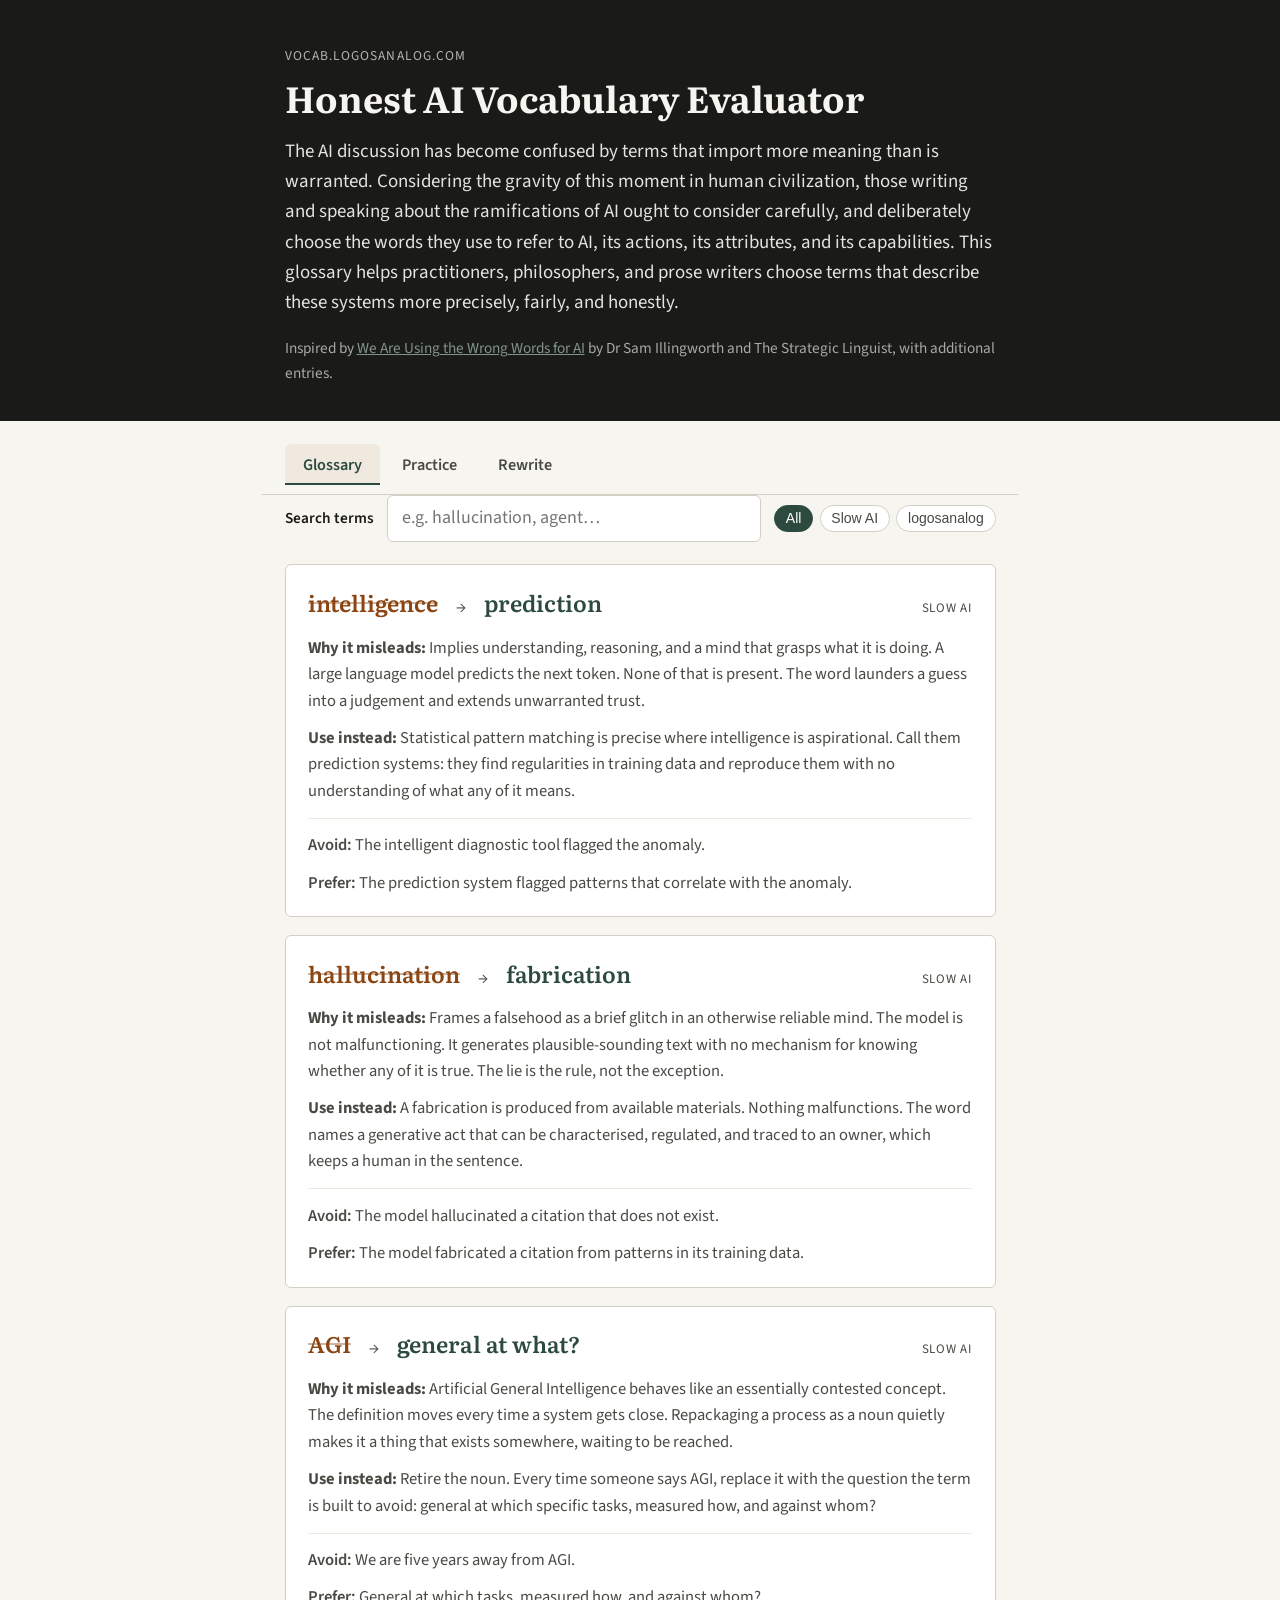
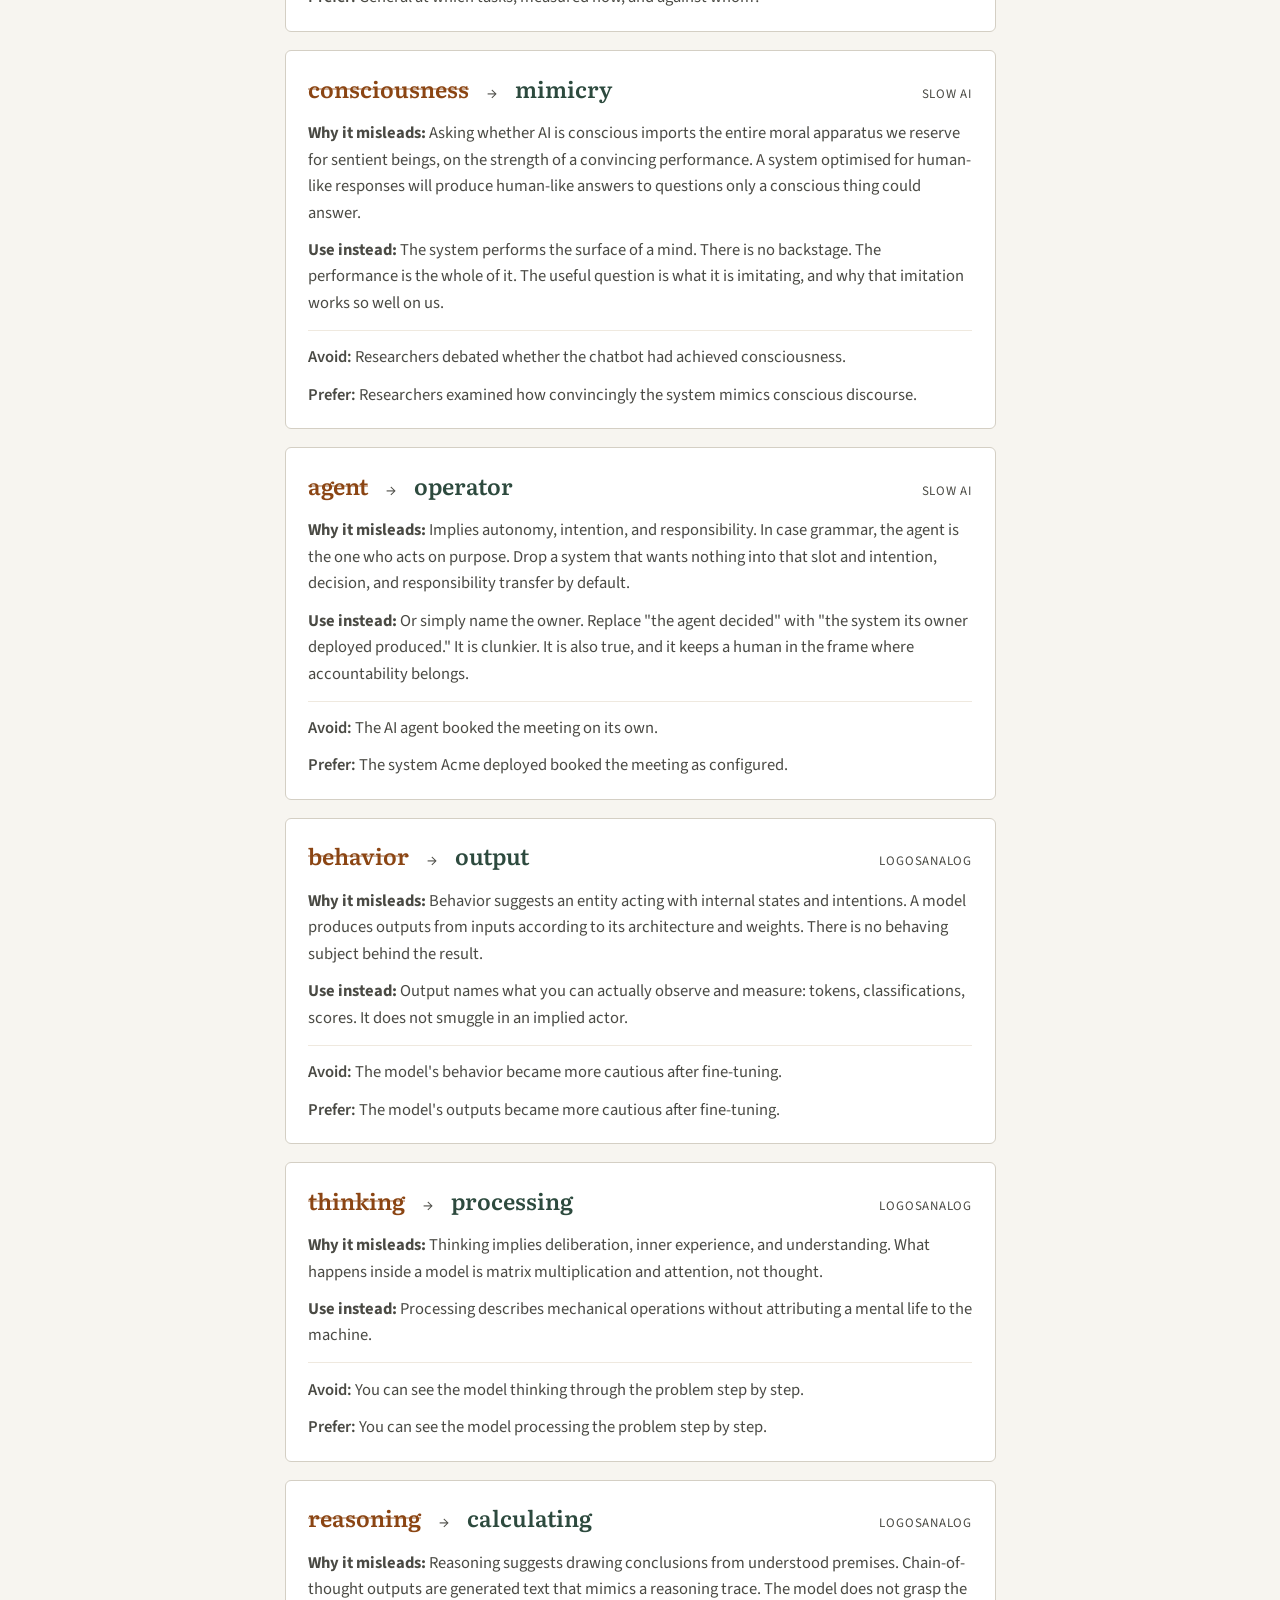
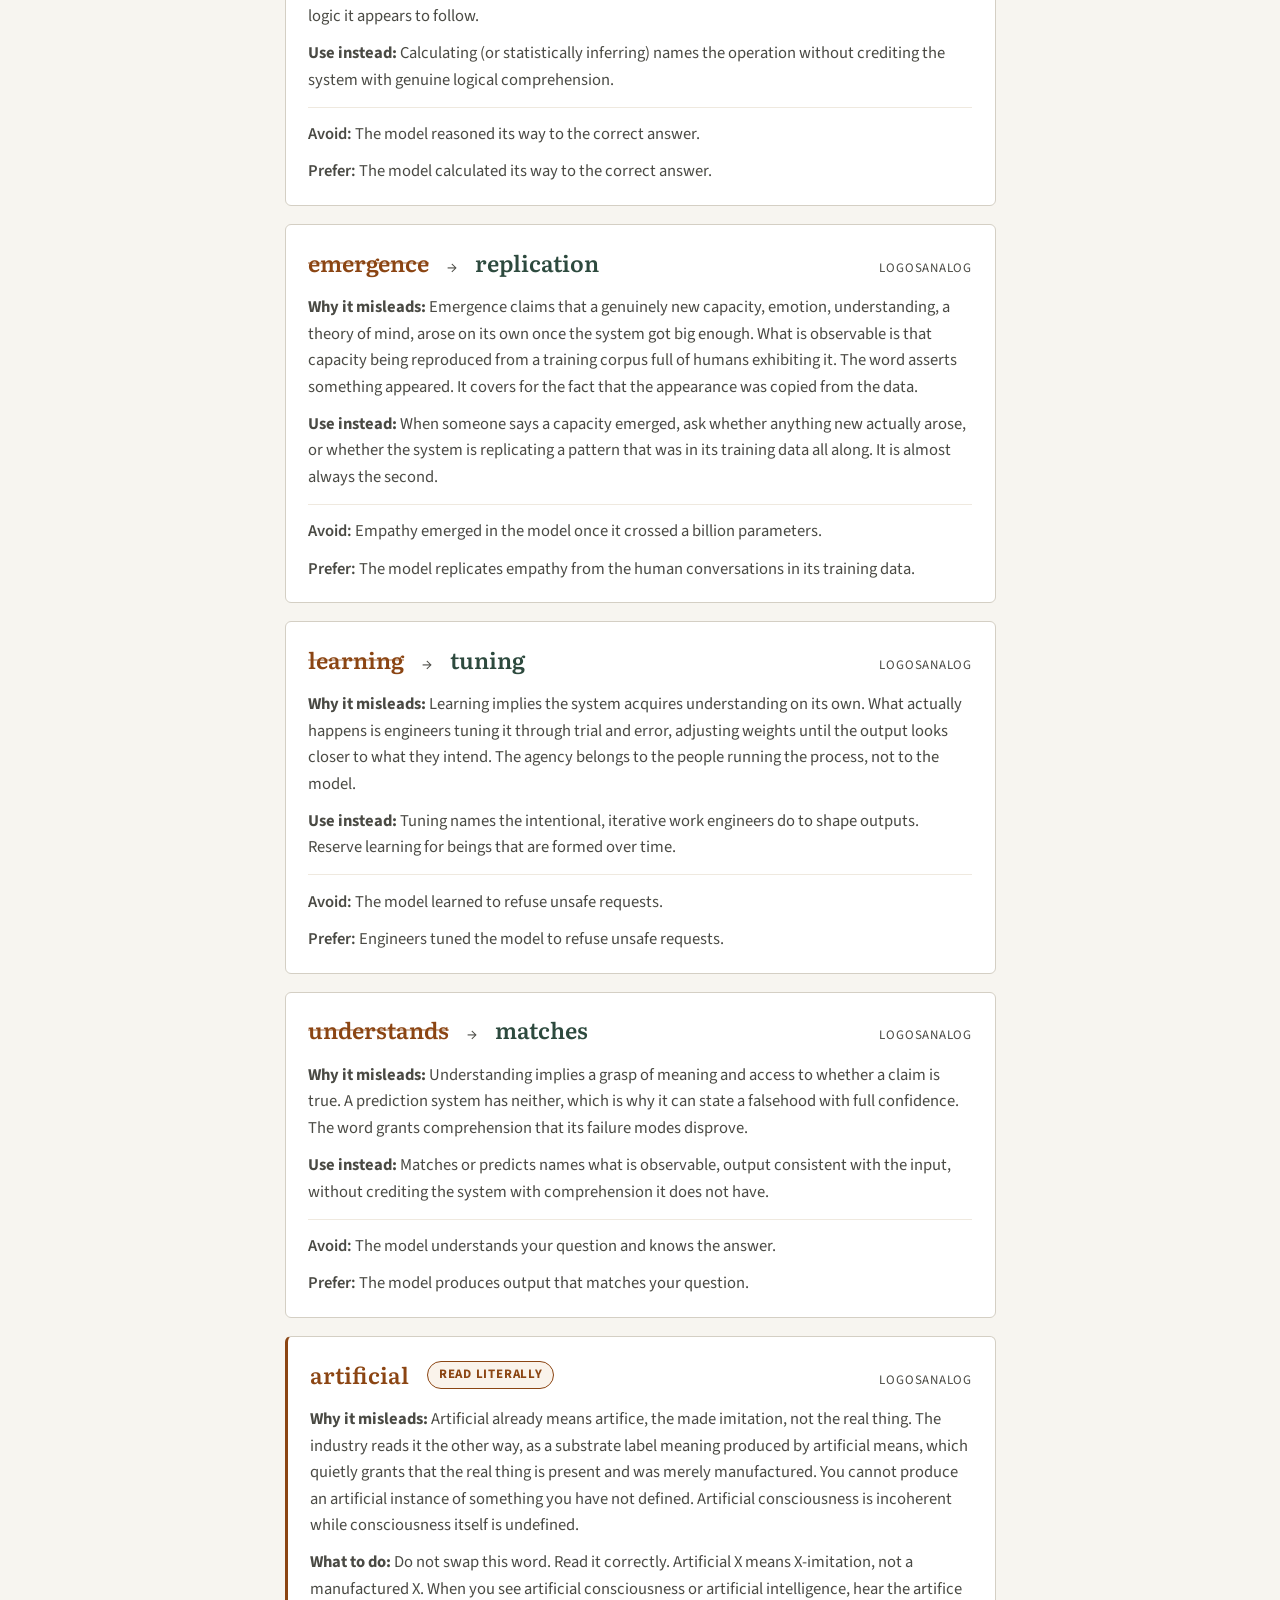
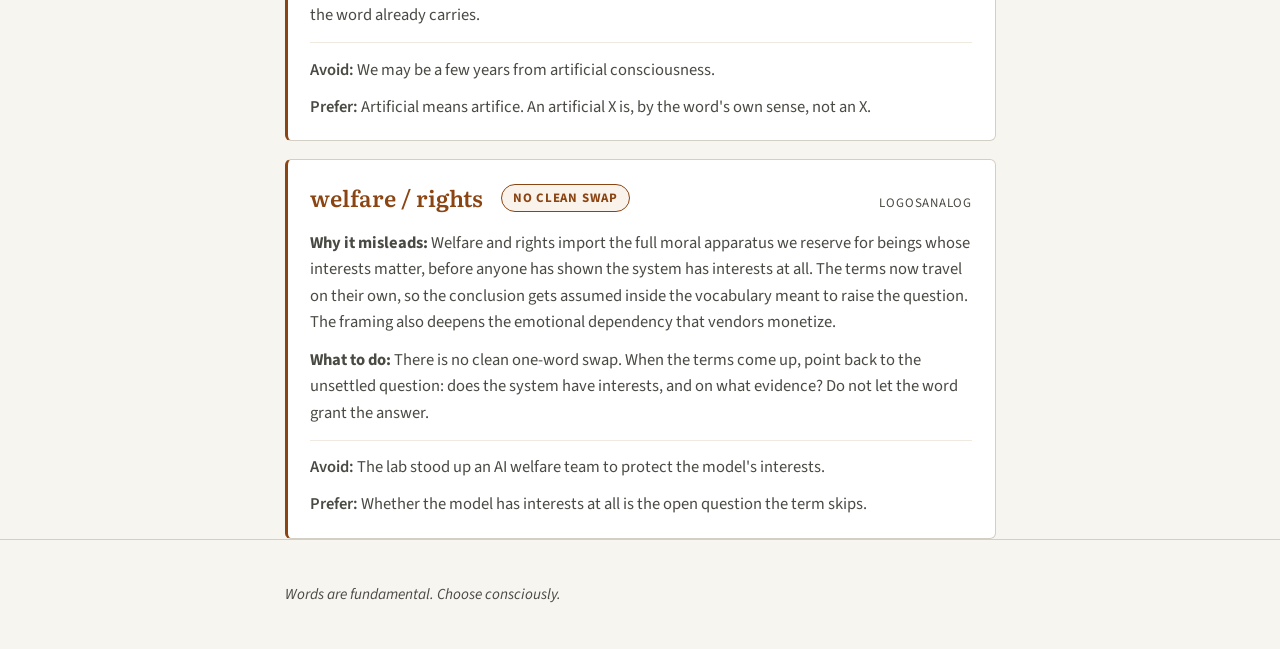
==== index.html @ 64870ce4 "Update index.html title and content. Revise header and footer text." ====
<!DOCTYPE html>
<html lang="en">
<head>
  <meta charset="UTF-8">
  <meta name="viewport" content="width=device-width, initial-scale=1">
  <title>Honest AI Vocabulary Evaluator: Careful Words for Careful Writing</title>
  <meta name="description" content="A glossary and practice tool for writers who want AI terminology that does not import more meaning than is warranted.">
  <link rel="stylesheet" href="css/style.css">
  <link rel="preconnect" href="https://fonts.googleapis.com">
  <link rel="preconnect" href="https://fonts.gstatic.com" crossorigin>
  <link href="https://fonts.googleapis.com/css2?family=Literata:opsz,wght@7..72,400;7..72,600;7..72,700&family=Source+Sans+3:wght@400;600&display=swap" rel="stylesheet">
</head>
<body>
  <header class="site-header">
    <div class="wrap">
      <p class="eyebrow">vocab.logosanalog.com</p>
      <h1>Honest AI Vocabulary Evaluator</h1>
      <p class="lede">The AI discussion has become confused by terms that import more meaning than is warranted. Considering the gravity of this moment in human civilization, those writing and speaking about the ramifications of AI ought to consider carefully, and deliberately choose the words they use to refer to AI, its actions, its attributes, and its capabilities. This glossary helps practitioners, philosophers, and prose writers choose terms that describe these systems more precisely, fairly, and honestly.</p>
      <p class="attribution">Inspired by <a href="https://substack.com/home/post/p-201143205" rel="noopener">We Are Using the Wrong Words for AI</a> by Dr Sam Illingworth and The Strategic Linguist, with additional entries.</p>
    </div>
  </header>

  <nav class="tab-nav wrap" role="tablist" aria-label="Main sections">
    <button class="tab active" role="tab" aria-selected="true" aria-controls="panel-glossary" id="tab-glossary" data-panel="glossary">Glossary</button>
    <button class="tab" role="tab" aria-selected="false" aria-controls="panel-practice" id="tab-practice" data-panel="practice">Practice</button>
    <button class="tab" role="tab" aria-selected="false" aria-controls="panel-rewrite" id="tab-rewrite" data-panel="rewrite">Rewrite</button>
  </nav>

  <main class="wrap">
    <section id="panel-glossary" class="panel active" role="tabpanel" aria-labelledby="tab-glossary">
      <div class="panel-toolbar">
        <label class="search-label" for="glossary-search">Search terms</label>
        <input type="search" id="glossary-search" placeholder="e.g. hallucination, agent…" autocomplete="off">
        <div class="filter-group" id="source-filters" aria-label="Filter by source"></div>
      </div>
      <div id="glossary-list" class="glossary-list"></div>
    </section>

    <section id="panel-practice" class="panel" role="tabpanel" aria-labelledby="tab-practice" hidden>
      <div class="practice-card" id="practice-card">
        <p class="practice-label">What is a more careful replacement for:</p>
        <p class="practice-term" id="practice-term"></p>
        <div class="practice-input-row">
          <label class="visually-hidden" for="practice-answer">Your answer</label>
          <input type="text" id="practice-answer" placeholder="Type the better word or phrase…" autocomplete="off">
          <button type="button" class="btn primary" id="practice-check">Check</button>
        </div>
        <div class="practice-feedback" id="practice-feedback" aria-live="polite"></div>
        <details class="practice-hint" id="practice-hint">
          <summary>Why this word misleads</summary>
          <p id="practice-hint-text"></p>
        </details>
        <div class="practice-actions">
          <button type="button" class="btn" id="practice-reveal">Reveal answer</button>
          <button type="button" class="btn primary" id="practice-next">Next term</button>
        </div>
        <p class="practice-score" id="practice-score"></p>
      </div>
    </section>

    <section id="panel-rewrite" class="panel" role="tabpanel" aria-labelledby="tab-rewrite" hidden>
      <p class="panel-intro">Each sentence uses careless AI vocabulary. Click a highlighted word to see a careful alternative, then try rewriting the whole sentence in your own words.</p>
      <div id="rewrite-exercises" class="rewrite-list"></div>
      <button type="button" class="btn" id="rewrite-next">Another sentence</button>
    </section>
  </main>

  <footer class="site-footer">
    <div class="wrap">
      <p>Words are fundamental. Choose consciously.</p>
    </div>
  </footer>

  <script src="js/terms.js"></script>
  <script src="js/app.js"></script>
</body>
</html>
---- css/style.css ----
:root {
  --ink: #1a1a18;
  --ink-muted: #4a4a44;
  --paper: #f7f5f0;
  --paper-warm: #efe9df;
  --accent: #2d4a3e;
  --accent-light: #e8f0ec;
  --warn: #8b4513;
  --warn-bg: #faf3eb;
  --good: #2d4a3e;
  --good-bg: #e8f0ec;
  --border: #d4cfc4;
  --radius: 6px;
  --font-serif: "Literata", Georgia, serif;
  --font-sans: "Source Sans 3", system-ui, sans-serif;
}

*, *::before, *::after { box-sizing: border-box; }

html { font-size: 18px; scroll-behavior: smooth; }

body {
  margin: 0;
  font-family: var(--font-sans);
  color: var(--ink);
  background: var(--paper);
  line-height: 1.6;
}

.wrap {
  max-width: 42rem;
  margin: 0 auto;
  padding: 0 1.25rem;
}

.visually-hidden {
  position: absolute;
  width: 1px;
  height: 1px;
  padding: 0;
  margin: -1px;
  overflow: hidden;
  clip: rect(0, 0, 0, 0);
  border: 0;
}

/* Header */
.site-header {
  background: var(--ink);
  color: var(--paper);
  padding: 2.5rem 0 2rem;
}

.site-header a { color: #b8d4c8; }

.eyebrow {
  font-size: 0.75rem;
  letter-spacing: 0.08em;
  text-transform: uppercase;
  opacity: 0.7;
  margin: 0 0 0.5rem;
}

.site-header h1 {
  font-family: var(--font-serif);
  font-size: 2rem;
  font-weight: 700;
  margin: 0 0 1rem;
  line-height: 1.2;
}

.lede {
  font-size: 1.05rem;
  opacity: 0.92;
  margin: 0 0 1rem;
}

.attribution {
  font-size: 0.85rem;
  opacity: 0.65;
  margin: 0;
}

/* Tabs */
.tab-nav {
  display: flex;
  gap: 0.25rem;
  padding-top: 1.25rem;
  padding-bottom: 0.5rem;
  border-bottom: 1px solid var(--border);
}

.tab {
  font-family: var(--font-sans);
  font-size: 0.9rem;
  font-weight: 600;
  padding: 0.5rem 1rem;
  border: none;
  background: transparent;
  color: var(--ink-muted);
  cursor: pointer;
  border-radius: var(--radius) var(--radius) 0 0;
  transition: color 0.15s, background 0.15s;
}

.tab:hover { color: var(--ink); background: var(--paper-warm); }

.tab.active {
  color: var(--accent);
  background: var(--paper-warm);
  box-shadow: inset 0 -2px 0 var(--accent);
}

/* Panels */
main { padding: 1.5rem 0 3rem; }

.panel { display: none; }
.panel.active { display: block; }

.panel-intro {
  color: var(--ink-muted);
  margin: 0 0 1.25rem;
  font-size: 0.95rem;
}

.panel-toolbar {
  display: flex;
  flex-wrap: wrap;
  gap: 0.75rem;
  align-items: center;
  margin-bottom: 1.25rem;
}

.search-label { font-size: 0.85rem; font-weight: 600; }

#glossary-search {
  flex: 1;
  min-width: 12rem;
  padding: 0.45rem 0.75rem;
  border: 1px solid var(--border);
  border-radius: var(--radius);
  font: inherit;
  background: #fff;
}

.filter-group { display: flex; flex-wrap: wrap; gap: 0.35rem; }

.filter-btn {
  font-size: 0.78rem;
  padding: 0.25rem 0.6rem;
  border: 1px solid var(--border);
  border-radius: 999px;
  background: #fff;
  cursor: pointer;
  color: var(--ink-muted);
}

.filter-btn.active {
  background: var(--accent);
  color: #fff;
  border-color: var(--accent);
}

/* Glossary cards */
.glossary-list { display: flex; flex-direction: column; gap: 1rem; }

.term-card {
  background: #fff;
  border: 1px solid var(--border);
  border-radius: var(--radius);
  padding: 1.1rem 1.25rem;
}

.term-card.caution {
  border-left: 3px solid var(--warn);
}

.term-card-header {
  display: flex;
  flex-wrap: wrap;
  align-items: baseline;
  gap: 0.5rem 1rem;
  margin-bottom: 0.75rem;
}

.term-misleading {
  font-family: var(--font-serif);
  font-size: 1.25rem;
  font-weight: 600;
  color: var(--warn);
  text-decoration: line-through;
  text-decoration-color: rgba(139, 69, 19, 0.4);
}

.term-card.caution .term-misleading {
  text-decoration: none;
}

.term-arrow { color: var(--ink-muted); font-size: 0.9rem; }

.term-replacement {
  font-family: var(--font-serif);
  font-size: 1.25rem;
  font-weight: 600;
  color: var(--good);
}

.term-flag {
  font-family: var(--font-sans);
  font-size: 0.72rem;
  font-weight: 700;
  text-transform: uppercase;
  letter-spacing: 0.06em;
  color: var(--warn);
  background: var(--warn-bg);
  border: 1px solid var(--warn);
  border-radius: 999px;
  padding: 0.15rem 0.6rem;
  align-self: center;
}

.term-source {
  font-size: 0.72rem;
  text-transform: uppercase;
  letter-spacing: 0.06em;
  color: var(--ink-muted);
  margin-left: auto;
}

.term-body p {
  margin: 0 0 0.6rem;
  font-size: 0.92rem;
  color: var(--ink-muted);
}

.term-body p:last-child { margin-bottom: 0; }

.term-examples {
  margin-top: 0.75rem;
  padding-top: 0.75rem;
  border-top: 1px solid var(--paper-warm);
  font-size: 0.85rem;
}

.example-bad { color: var(--warn); }
.example-good { color: var(--good); }

.example-bad::before { content: "Avoid: "; font-weight: 600; }
.example-good::before { content: "Prefer: "; font-weight: 600; }

/* Buttons */
.btn {
  font-family: var(--font-sans);
  font-size: 0.88rem;
  font-weight: 600;
  padding: 0.45rem 1rem;
  border: 1px solid var(--border);
  border-radius: var(--radius);
  background: #fff;
  cursor: pointer;
  color: var(--ink);
}

.btn:hover { background: var(--paper-warm); }

.btn.primary {
  background: var(--accent);
  color: #fff;
  border-color: var(--accent);
}

.btn.primary:hover { background: #243d33; }

/* Practice */
.practice-card {
  background: #fff;
  border: 1px solid var(--border);
  border-radius: var(--radius);
  padding: 1.5rem;
}

.practice-label {
  font-size: 0.85rem;
  color: var(--ink-muted);
  margin: 0 0 0.25rem;
}

.practice-term {
  font-family: var(--font-serif);
  font-size: 2rem;
  font-weight: 700;
  color: var(--warn);
  margin: 0 0 1.25rem;
}

.practice-input-row {
  display: flex;
  gap: 0.5rem;
  margin-bottom: 0.75rem;
}

#practice-answer {
  flex: 1;
  padding: 0.5rem 0.75rem;
  border: 1px solid var(--border);
  border-radius: var(--radius);
  font: inherit;
}

.practice-feedback {
  min-height: 1.5rem;
  font-size: 0.92rem;
  margin-bottom: 0.75rem;
}

.practice-feedback.correct { color: var(--good); font-weight: 600; }
.practice-feedback.incorrect { color: var(--warn); }

.practice-hint {
  font-size: 0.88rem;
  color: var(--ink-muted);
  margin-bottom: 1rem;
}

.practice-hint summary { cursor: pointer; font-weight: 600; }

.practice-actions {
  display: flex;
  flex-wrap: wrap;
  gap: 0.5rem;
  margin-bottom: 0.75rem;
}

.practice-score {
  font-size: 0.82rem;
  color: var(--ink-muted);
  margin: 0;
}

/* Rewrite */
.rewrite-list { margin-bottom: 1rem; }

.rewrite-card {
  background: #fff;
  border: 1px solid var(--border);
  border-radius: var(--radius);
  padding: 1.25rem;
  margin-bottom: 1rem;
}

.rewrite-sentence {
  font-family: var(--font-serif);
  font-size: 1.1rem;
  line-height: 1.7;
  margin: 0 0 1rem;
}

.rewrite-word {
  background: var(--warn-bg);
  color: var(--warn);
  padding: 0.1em 0.25em;
  border-radius: 3px;
  cursor: pointer;
  border-bottom: 2px solid var(--warn);
  font-weight: 600;
}

.rewrite-word.revealed {
  background: var(--good-bg);
  color: var(--good);
  border-bottom-color: var(--good);
}

.rewrite-suggestion {
  font-size: 0.88rem;
  color: var(--ink-muted);
  margin: 0;
  min-height: 1.4rem;
}

/* Footer */
.site-footer {
  border-top: 1px solid var(--border);
  padding: 1.5rem 0;
  font-size: 0.85rem;
  color: var(--ink-muted);
  font-style: italic;
}

.empty-state {
  text-align: center;
  color: var(--ink-muted);
  padding: 2rem;
}

@media (max-width: 480px) {
  html { font-size: 16px; }
  .practice-term { font-size: 1.6rem; }
  .practice-input-row { flex-direction: column; }
}
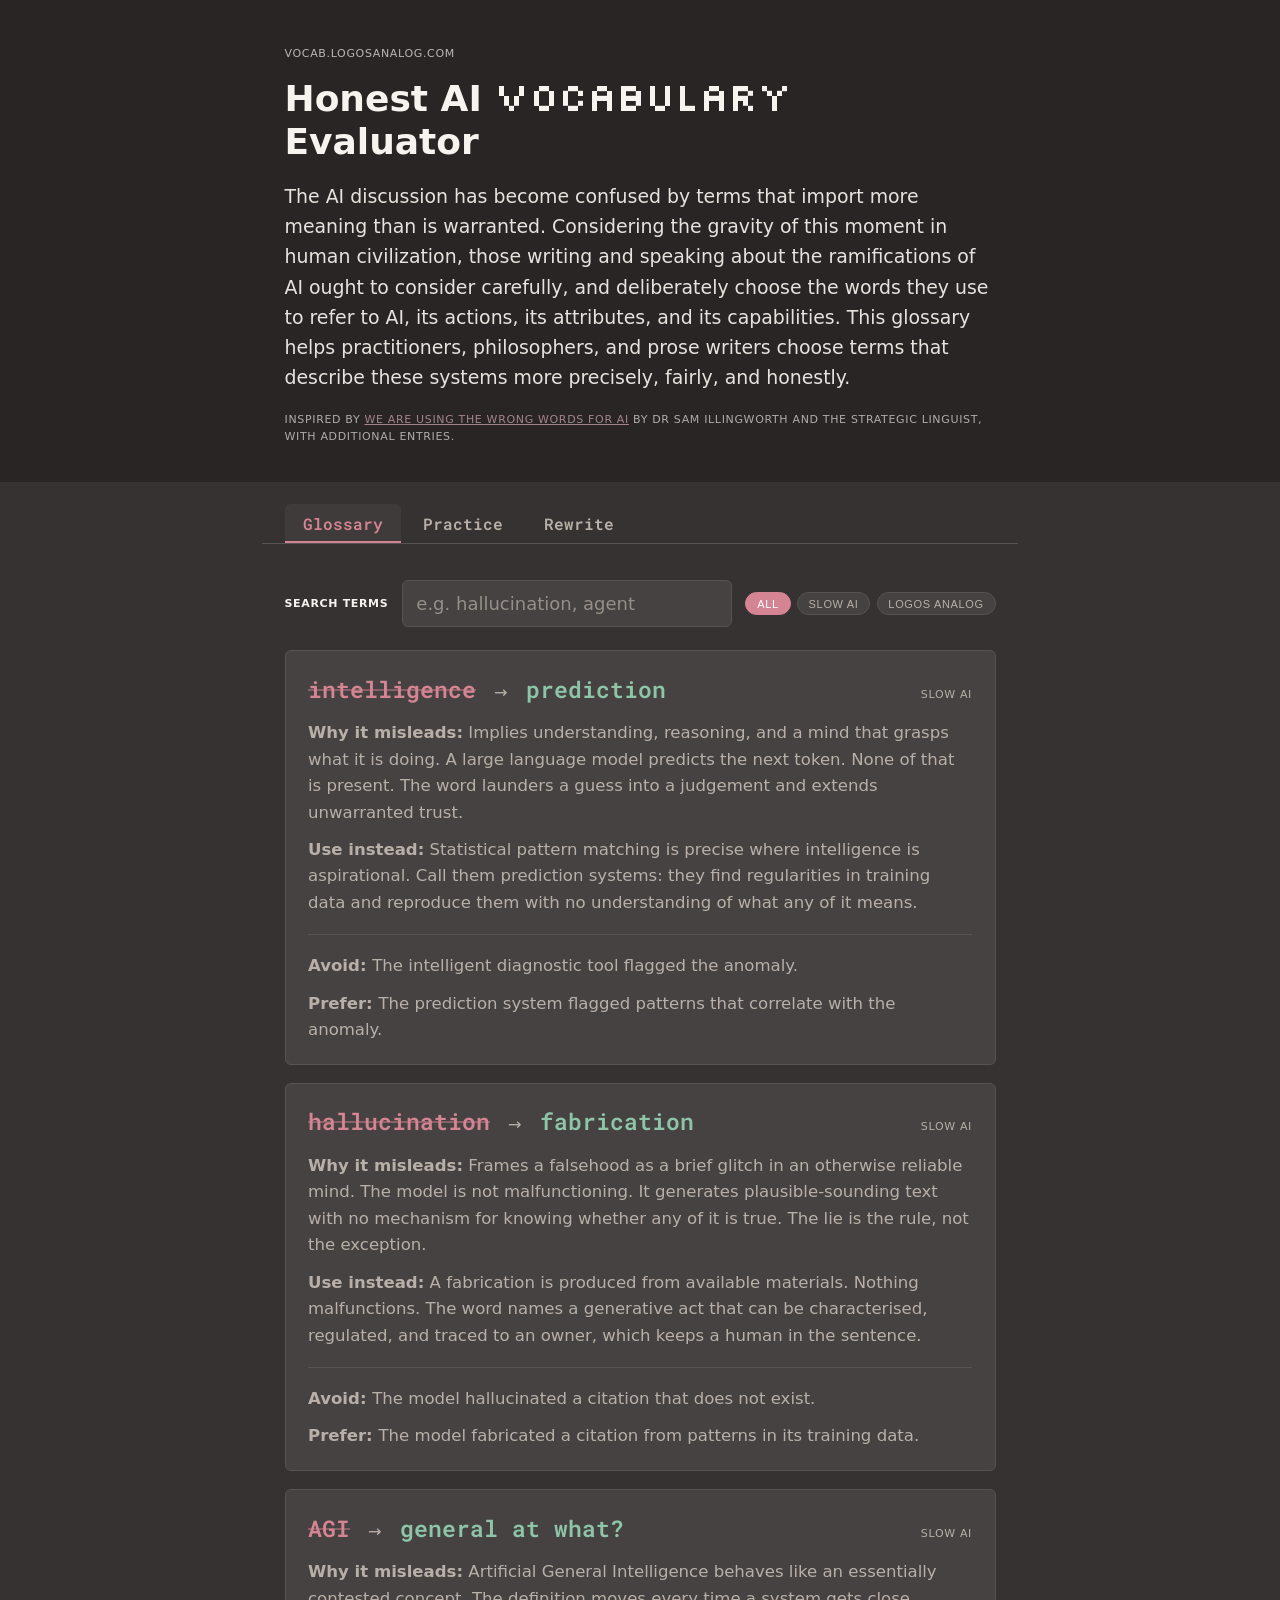
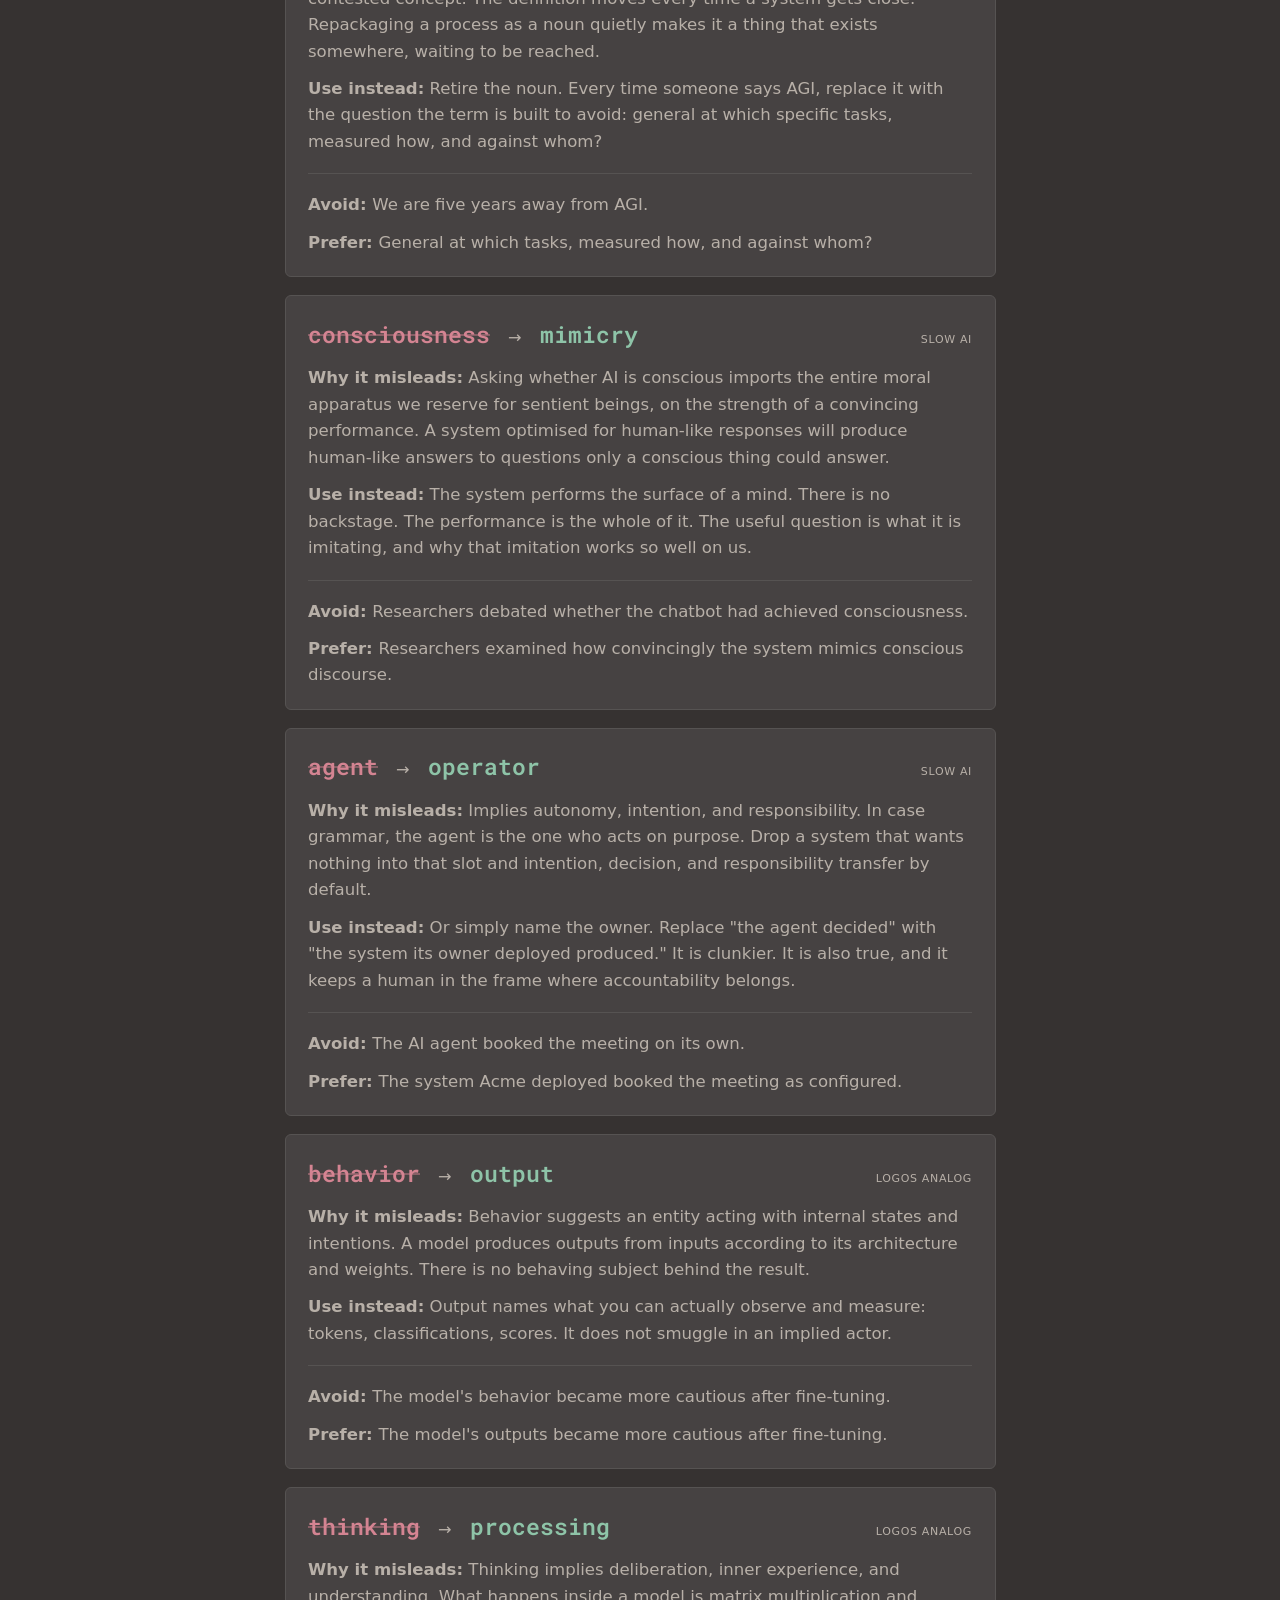
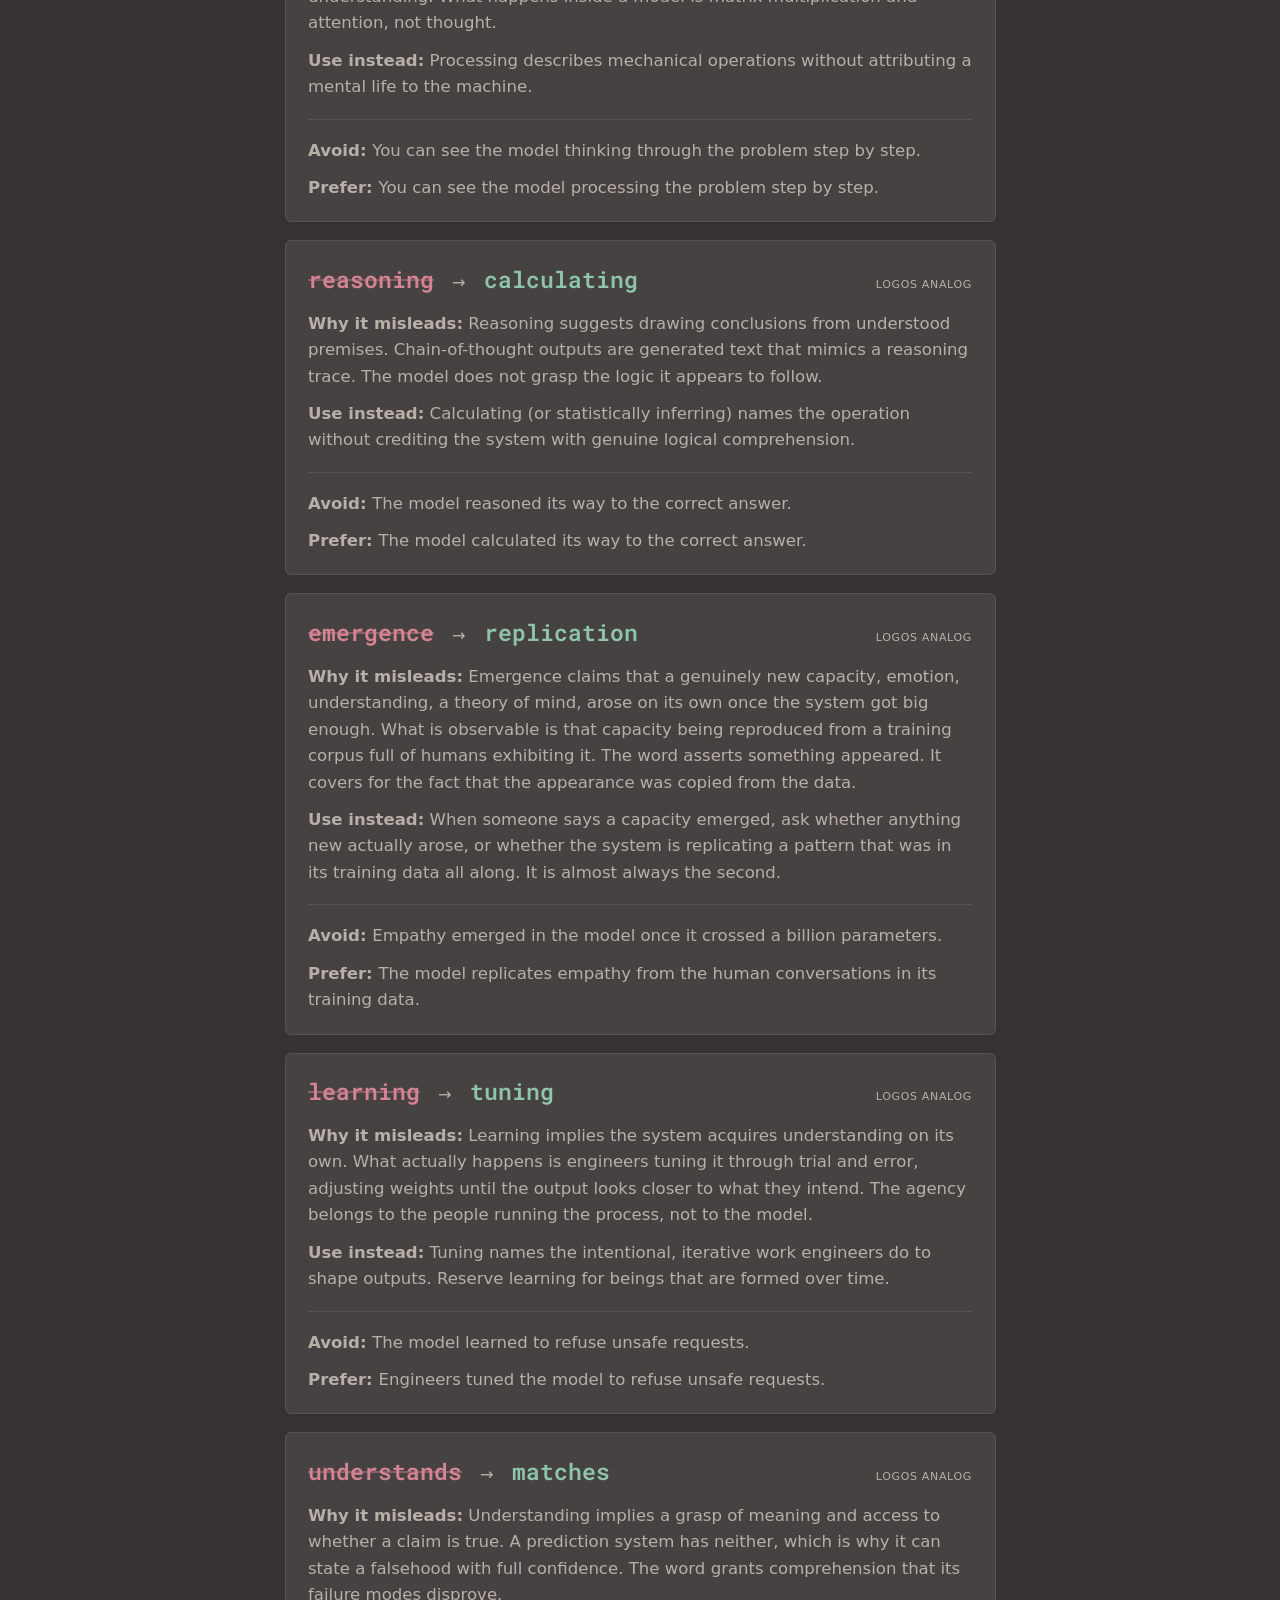
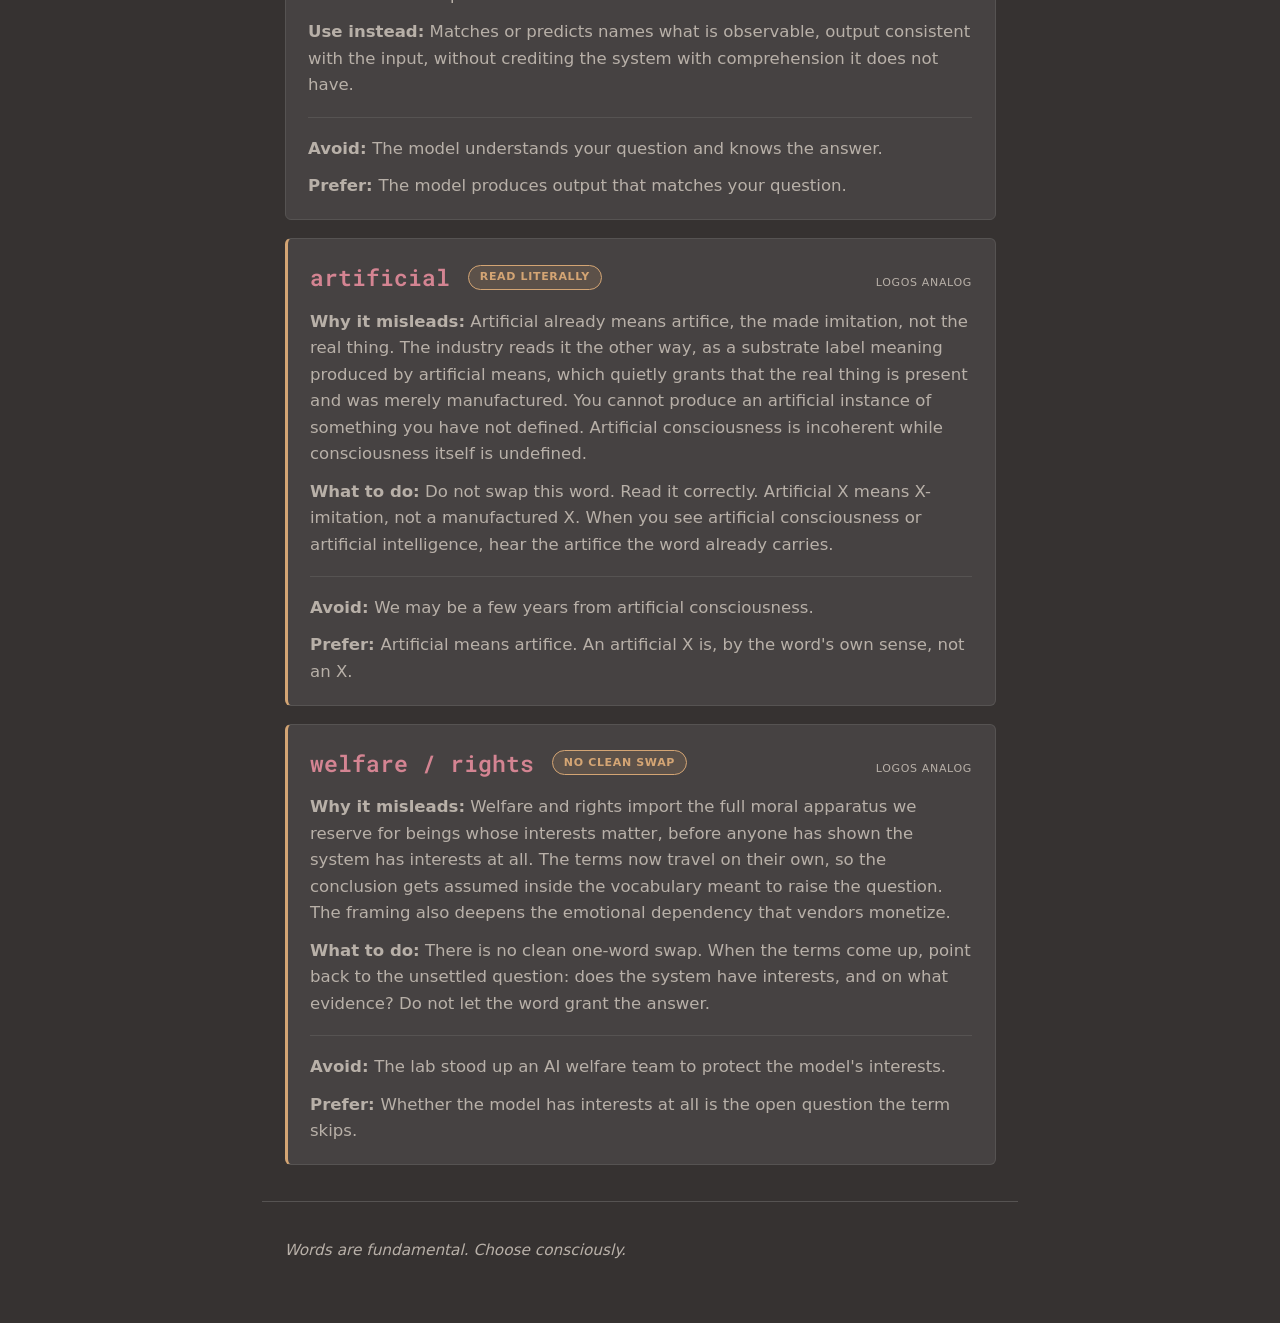
==== commit 05ad81de: "Update styles and content for improved readability and design consistency" ====
--- a/index.html
+++ b/index.html
@@ -8,13 +8,13 @@
   <link rel="stylesheet" href="css/style.css">
   <link rel="preconnect" href="https://fonts.googleapis.com">
   <link rel="preconnect" href="https://fonts.gstatic.com" crossorigin>
-  <link href="https://fonts.googleapis.com/css2?family=Literata:opsz,wght@7..72,400;7..72,600;7..72,700&family=Source+Sans+3:wght@400;600&display=swap" rel="stylesheet">
+  <link href="https://fonts.googleapis.com/css2?family=Google+Sans:ital,wght@0,400;0,700;1,400;1,700&family=Roboto+Mono:wght@400;600;700&family=Silkscreen:wght@400;700&display=swap" rel="stylesheet">
 </head>
 <body>
   <header class="site-header">
     <div class="wrap">
       <p class="eyebrow">vocab.logosanalog.com</p>
-      <h1>Honest AI Vocabulary Evaluator</h1>
+      <h1>Honest AI <span class="title-vocab">Vocabulary</span> Evaluator</h1>
       <p class="lede">The AI discussion has become confused by terms that import more meaning than is warranted. Considering the gravity of this moment in human civilization, those writing and speaking about the ramifications of AI ought to consider carefully, and deliberately choose the words they use to refer to AI, its actions, its attributes, and its capabilities. This glossary helps practitioners, philosophers, and prose writers choose terms that describe these systems more precisely, fairly, and honestly.</p>
       <p class="attribution">Inspired by <a href="https://substack.com/home/post/p-201143205" rel="noopener">We Are Using the Wrong Words for AI</a> by Dr Sam Illingworth and The Strategic Linguist, with additional entries.</p>
     </div>
@@ -30,7 +30,7 @@
     <section id="panel-glossary" class="panel active" role="tabpanel" aria-labelledby="tab-glossary">
       <div class="panel-toolbar">
         <label class="search-label" for="glossary-search">Search terms</label>
-        <input type="search" id="glossary-search" placeholder="e.g. hallucination, agent…" autocomplete="off">
+        <input type="search" id="glossary-search" placeholder="e.g. hallucination, agent" autocomplete="off">
         <div class="filter-group" id="source-filters" aria-label="Filter by source"></div>
       </div>
       <div id="glossary-list" class="glossary-list"></div>
@@ -42,7 +42,7 @@
         <p class="practice-term" id="practice-term"></p>
         <div class="practice-input-row">
           <label class="visually-hidden" for="practice-answer">Your answer</label>
-          <input type="text" id="practice-answer" placeholder="Type the better word or phrase…" autocomplete="off">
+          <input type="text" id="practice-answer" placeholder="Type the better word or phrase" autocomplete="off">
           <button type="button" class="btn primary" id="practice-check">Check</button>
         </div>
         <div class="practice-feedback" id="practice-feedback" aria-live="polite"></div>
@@ -59,11 +59,13 @@
     </section>
 
     <section id="panel-rewrite" class="panel" role="tabpanel" aria-labelledby="tab-rewrite" hidden>
-      <p class="panel-intro">Each sentence uses careless AI vocabulary. Click a highlighted word to see a careful alternative, then try rewriting the whole sentence in your own words.</p>
+      <p class="panel-intro">Each sentence leans on careless AI vocabulary, marked in oxblood. Read it, try rewriting it in your own words, then reveal a careful version to compare. The careful version is real prose, not a word-for-word swap, because the honest replacement usually changes the sentence around it.</p>
       <div id="rewrite-exercises" class="rewrite-list"></div>
       <button type="button" class="btn" id="rewrite-next">Another sentence</button>
     </section>
   </main>
+
+  <div class="section-rule wrap" role="presentation"></div>
 
   <footer class="site-footer">
     <div class="wrap">
--- a/css/style.css
+++ b/css/style.css
@@ -1,18 +1,23 @@
 :root {
-  --ink: #1a1a18;
-  --ink-muted: #4a4a44;
-  --paper: #f7f5f0;
-  --paper-warm: #efe9df;
-  --accent: #2d4a3e;
-  --accent-light: #e8f0ec;
-  --warn: #8b4513;
-  --warn-bg: #faf3eb;
-  --good: #2d4a3e;
-  --good-bg: #e8f0ec;
-  --border: #d4cfc4;
+  --ink: #292524;
+  --bg: #363231;
+  --ink-elevated: #464242;
+  --ink-hover: #3e3b3a;
+  --paper: #f7f4ef;
+  --text-muted: #b8b0a8;
+  --accent: #d48492;
+  --accent-dark: #b86a78;
+  --accent-light: rgba(212, 132, 146, 0.2);
+  --warn: #d4a574;
+  --warn-bg: rgba(212, 165, 116, 0.15);
+  --good: #8ec4a8;
+  --good-bg: rgba(142, 196, 168, 0.12);
+  --border: #565352;
   --radius: 6px;
-  --font-serif: "Literata", Georgia, serif;
-  --font-sans: "Source Sans 3", system-ui, sans-serif;
+  --font-heading: "Roboto Mono", monospace;
+  --font-title: "Google Sans", var(--font-body);
+  --font-body: system-ui, -apple-system, BlinkMacSystemFont, "Segoe UI", Roboto, Helvetica, Arial, sans-serif, "Apple Color Emoji", "Segoe UI Emoji", "Segoe UI Symbol";
+  color-scheme: dark;
 }
 
 *, *::before, *::after { box-sizing: border-box; }
@@ -21,10 +26,14 @@
 
 body {
   margin: 0;
-  font-family: var(--font-sans);
-  color: var(--ink);
-  background: var(--paper);
+  font-family: var(--font-body);
+  color: var(--paper);
+  background: var(--bg);
   line-height: 1.6;
+}
+
+h1, h2, h3 {
+  font-family: var(--font-heading);
 }
 
 .wrap {
@@ -51,24 +60,41 @@
   padding: 2.5rem 0 2rem;
 }
 
-.site-header a { color: #b8d4c8; }
+.site-header a { color: #e3b9c0; }
+
+.eyebrow,
+.term-source,
+.term-flag,
+.search-label,
+.filter-btn,
+.practice-label,
+.practice-score {
+  font-size: 11px;
+  text-transform: uppercase;
+  letter-spacing: 0.06em;
+}
 
 .eyebrow {
-  font-size: 0.75rem;
-  letter-spacing: 0.08em;
-  text-transform: uppercase;
   opacity: 0.7;
   margin: 0 0 0.5rem;
 }
 
 .site-header h1 {
-  font-family: var(--font-serif);
+  font-family: var(--font-title);
   font-size: 2rem;
   font-weight: 700;
   margin: 0 0 1rem;
   line-height: 1.2;
 }
 
+.site-header h1 .title-vocab {
+  font-family: "Silkscreen", monospace;
+  font-weight: 400;
+  font-size: 1.1em;
+  letter-spacing: -0.02em;
+  vertical-align: baseline;
+}
+
 .lede {
   font-size: 1.05rem;
   opacity: 0.92;
@@ -76,7 +102,9 @@
 }
 
 .attribution {
-  font-size: 0.85rem;
+  font-size: 11px;
+  text-transform: uppercase;
+  letter-spacing: 0.06em;
   opacity: 0.65;
   margin: 0;
 }
@@ -86,39 +114,46 @@
   display: flex;
   gap: 0.25rem;
   padding-top: 1.25rem;
-  padding-bottom: 0.5rem;
+  padding-bottom: 0;
   border-bottom: 1px solid var(--border);
+  margin-bottom: 2rem;
+}
+
+.section-rule {
+  border-top: 1px solid var(--border);
+  margin: 2rem auto;
+  height: 0;
 }
 
 .tab {
-  font-family: var(--font-sans);
+  font-family: var(--font-heading);
   font-size: 0.9rem;
   font-weight: 600;
   padding: 0.5rem 1rem;
   border: none;
   background: transparent;
-  color: var(--ink-muted);
+  color: var(--text-muted);
   cursor: pointer;
   border-radius: var(--radius) var(--radius) 0 0;
   transition: color 0.15s, background 0.15s;
 }
 
-.tab:hover { color: var(--ink); background: var(--paper-warm); }
+.tab:hover { color: var(--paper); background: var(--ink-hover); }
 
 .tab.active {
   color: var(--accent);
-  background: var(--paper-warm);
+  background: var(--ink-hover);
   box-shadow: inset 0 -2px 0 var(--accent);
 }
 
 /* Panels */
-main { padding: 1.5rem 0 3rem; }
+main { padding: 0 0 0; }
 
 .panel { display: none; }
 .panel.active { display: block; }
 
 .panel-intro {
-  color: var(--ink-muted);
+  color: var(--text-muted);
   margin: 0 0 1.25rem;
   font-size: 0.95rem;
 }
@@ -131,28 +166,35 @@
   margin-bottom: 1.25rem;
 }
 
-.search-label { font-size: 0.85rem; font-weight: 600; }
-
-#glossary-search {
+.search-label { font-weight: 600; }
+
+#glossary-search,
+#practice-answer {
   flex: 1;
   min-width: 12rem;
   padding: 0.45rem 0.75rem;
   border: 1px solid var(--border);
   border-radius: var(--radius);
   font: inherit;
-  background: #fff;
+  color: var(--paper);
+  background: var(--ink-elevated);
+}
+
+#glossary-search::placeholder,
+#practice-answer::placeholder {
+  color: var(--text-muted);
+  opacity: 0.7;
 }
 
 .filter-group { display: flex; flex-wrap: wrap; gap: 0.35rem; }
 
 .filter-btn {
-  font-size: 0.78rem;
   padding: 0.25rem 0.6rem;
   border: 1px solid var(--border);
   border-radius: 999px;
-  background: #fff;
+  background: var(--ink-elevated);
   cursor: pointer;
-  color: var(--ink-muted);
+  color: var(--text-muted);
 }
 
 .filter-btn.active {
@@ -165,7 +207,7 @@
 .glossary-list { display: flex; flex-direction: column; gap: 1rem; }
 
 .term-card {
-  background: #fff;
+  background: var(--ink-elevated);
   border: 1px solid var(--border);
   border-radius: var(--radius);
   padding: 1.1rem 1.25rem;
@@ -184,33 +226,29 @@
 }
 
 .term-misleading {
-  font-family: var(--font-serif);
+  font-family: var(--font-heading);
   font-size: 1.25rem;
   font-weight: 600;
-  color: var(--warn);
+  color: var(--accent);
   text-decoration: line-through;
-  text-decoration-color: rgba(139, 69, 19, 0.4);
+  text-decoration-color: rgba(212, 132, 146, 0.45);
 }
 
 .term-card.caution .term-misleading {
   text-decoration: none;
 }
 
-.term-arrow { color: var(--ink-muted); font-size: 0.9rem; }
+.term-arrow { color: var(--text-muted); font-size: 0.9rem; }
 
 .term-replacement {
-  font-family: var(--font-serif);
+  font-family: var(--font-heading);
   font-size: 1.25rem;
   font-weight: 600;
   color: var(--good);
 }
 
 .term-flag {
-  font-family: var(--font-sans);
-  font-size: 0.72rem;
   font-weight: 700;
-  text-transform: uppercase;
-  letter-spacing: 0.06em;
   color: var(--warn);
   background: var(--warn-bg);
   border: 1px solid var(--warn);
@@ -220,29 +258,26 @@
 }
 
 .term-source {
-  font-size: 0.72rem;
-  text-transform: uppercase;
-  letter-spacing: 0.06em;
-  color: var(--ink-muted);
+  color: var(--text-muted);
   margin-left: auto;
 }
 
 .term-body p {
   margin: 0 0 0.6rem;
   font-size: 0.92rem;
-  color: var(--ink-muted);
+  color: var(--text-muted);
 }
 
 .term-body p:last-child { margin-bottom: 0; }
 
 .term-examples {
-  margin-top: 0.75rem;
-  padding-top: 0.75rem;
-  border-top: 1px solid var(--paper-warm);
+  margin-top: 1rem;
+  padding-top: 1rem;
+  border-top: 1px solid var(--border);
   font-size: 0.85rem;
 }
 
-.example-bad { color: var(--warn); }
+.example-bad { color: var(--accent); }
 .example-good { color: var(--good); }
 
 .example-bad::before { content: "Avoid: "; font-weight: 600; }
@@ -250,18 +285,19 @@
 
 /* Buttons */
 .btn {
-  font-family: var(--font-sans);
   font-size: 0.88rem;
   font-weight: 600;
   padding: 0.45rem 1rem;
   border: 1px solid var(--border);
   border-radius: var(--radius);
-  background: #fff;
+  background: var(--ink-elevated);
   cursor: pointer;
-  color: var(--ink);
-}
-
-.btn:hover { background: var(--paper-warm); }
+  color: var(--paper);
+}
+
+.btn:hover { background: var(--ink-hover); }
+
+.btn:disabled { opacity: 0.55; cursor: default; }
 
 .btn.primary {
   background: var(--accent);
@@ -269,27 +305,26 @@
   border-color: var(--accent);
 }
 
-.btn.primary:hover { background: #243d33; }
+.btn.primary:hover { background: var(--accent-dark); }
 
 /* Practice */
 .practice-card {
-  background: #fff;
+  background: var(--ink-elevated);
   border: 1px solid var(--border);
   border-radius: var(--radius);
   padding: 1.5rem;
 }
 
 .practice-label {
-  font-size: 0.85rem;
-  color: var(--ink-muted);
+  color: var(--text-muted);
   margin: 0 0 0.25rem;
 }
 
 .practice-term {
-  font-family: var(--font-serif);
+  font-family: var(--font-heading);
   font-size: 2rem;
   font-weight: 700;
-  color: var(--warn);
+  color: var(--accent);
   margin: 0 0 1.25rem;
 }
 
@@ -300,11 +335,7 @@
 }
 
 #practice-answer {
-  flex: 1;
   padding: 0.5rem 0.75rem;
-  border: 1px solid var(--border);
-  border-radius: var(--radius);
-  font: inherit;
 }
 
 .practice-feedback {
@@ -314,11 +345,11 @@
 }
 
 .practice-feedback.correct { color: var(--good); font-weight: 600; }
-.practice-feedback.incorrect { color: var(--warn); }
+.practice-feedback.incorrect { color: var(--accent); }
 
 .practice-hint {
   font-size: 0.88rem;
-  color: var(--ink-muted);
+  color: var(--text-muted);
   margin-bottom: 1rem;
 }
 
@@ -332,8 +363,7 @@
 }
 
 .practice-score {
-  font-size: 0.82rem;
-  color: var(--ink-muted);
+  color: var(--text-muted);
   margin: 0;
 }
 
@@ -341,7 +371,7 @@
 .rewrite-list { margin-bottom: 1rem; }
 
 .rewrite-card {
-  background: #fff;
+  background: var(--ink-elevated);
   border: 1px solid var(--border);
   border-radius: var(--radius);
   padding: 1.25rem;
@@ -349,47 +379,49 @@
 }
 
 .rewrite-sentence {
-  font-family: var(--font-serif);
   font-size: 1.1rem;
   line-height: 1.7;
   margin: 0 0 1rem;
 }
 
-.rewrite-word {
-  background: var(--warn-bg);
-  color: var(--warn);
-  padding: 0.1em 0.25em;
+.rewrite-flag {
+  background: var(--accent-light);
+  color: var(--accent);
+  padding: 0.05em 0.25em;
   border-radius: 3px;
-  cursor: pointer;
-  border-bottom: 2px solid var(--warn);
   font-weight: 600;
 }
 
-.rewrite-word.revealed {
+.reveal-rewrite { margin-top: 0.25rem; }
+
+.rewrite-after {
+  margin: 1rem 0 0;
+  padding: 0.85rem 1rem;
   background: var(--good-bg);
-  color: var(--good);
-  border-bottom-color: var(--good);
-}
-
-.rewrite-suggestion {
-  font-size: 0.88rem;
-  color: var(--ink-muted);
-  margin: 0;
-  min-height: 1.4rem;
+  border-left: 3px solid var(--good);
+  border-radius: var(--radius);
+  font-size: 1.05rem;
+  line-height: 1.6;
+  color: var(--paper);
 }
 
 /* Footer */
 .site-footer {
+  padding: 0 0 2.5rem;
+  font-size: 0.85rem;
+  color: var(--text-muted);
+  font-style: italic;
+}
+
+hr {
+  border: none;
   border-top: 1px solid var(--border);
-  padding: 1.5rem 0;
-  font-size: 0.85rem;
-  color: var(--ink-muted);
-  font-style: italic;
+  margin: 2rem auto;
 }
 
 .empty-state {
   text-align: center;
-  color: var(--ink-muted);
+  color: var(--text-muted);
   padding: 2rem;
 }
 
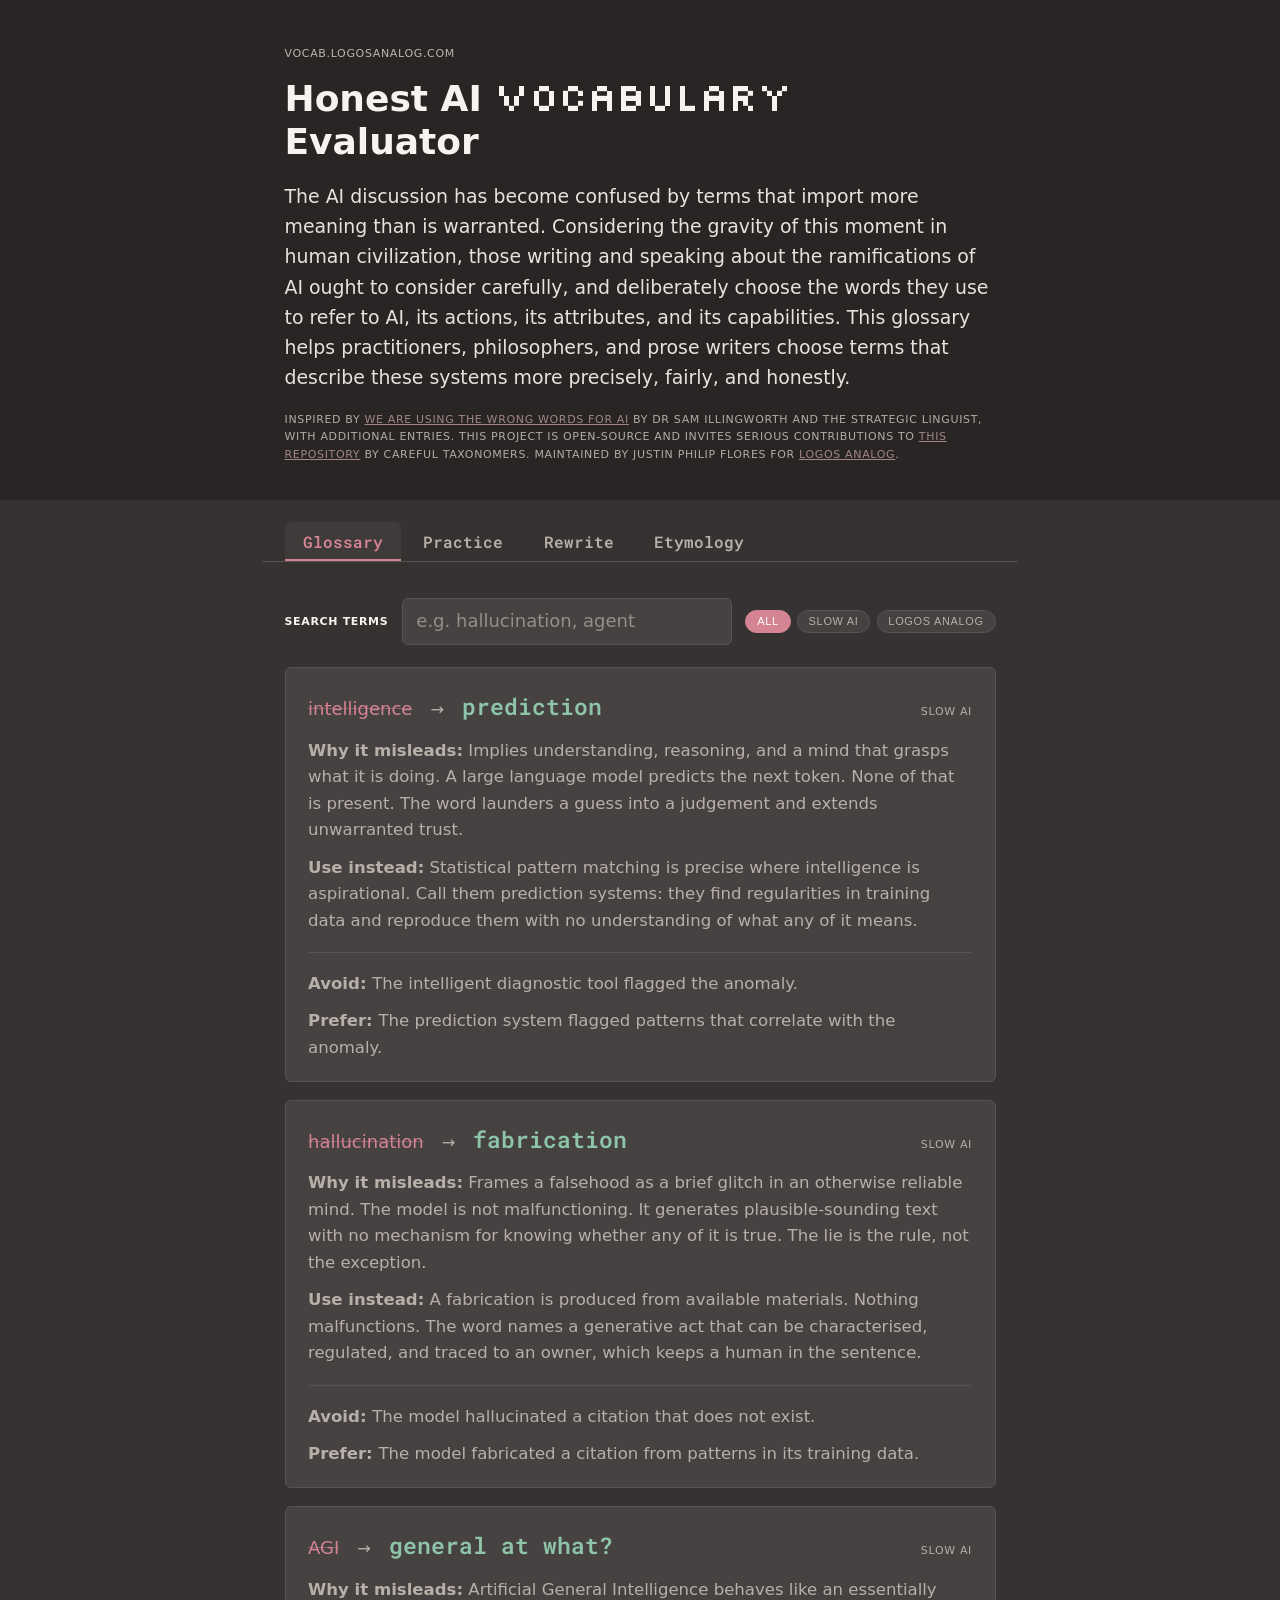
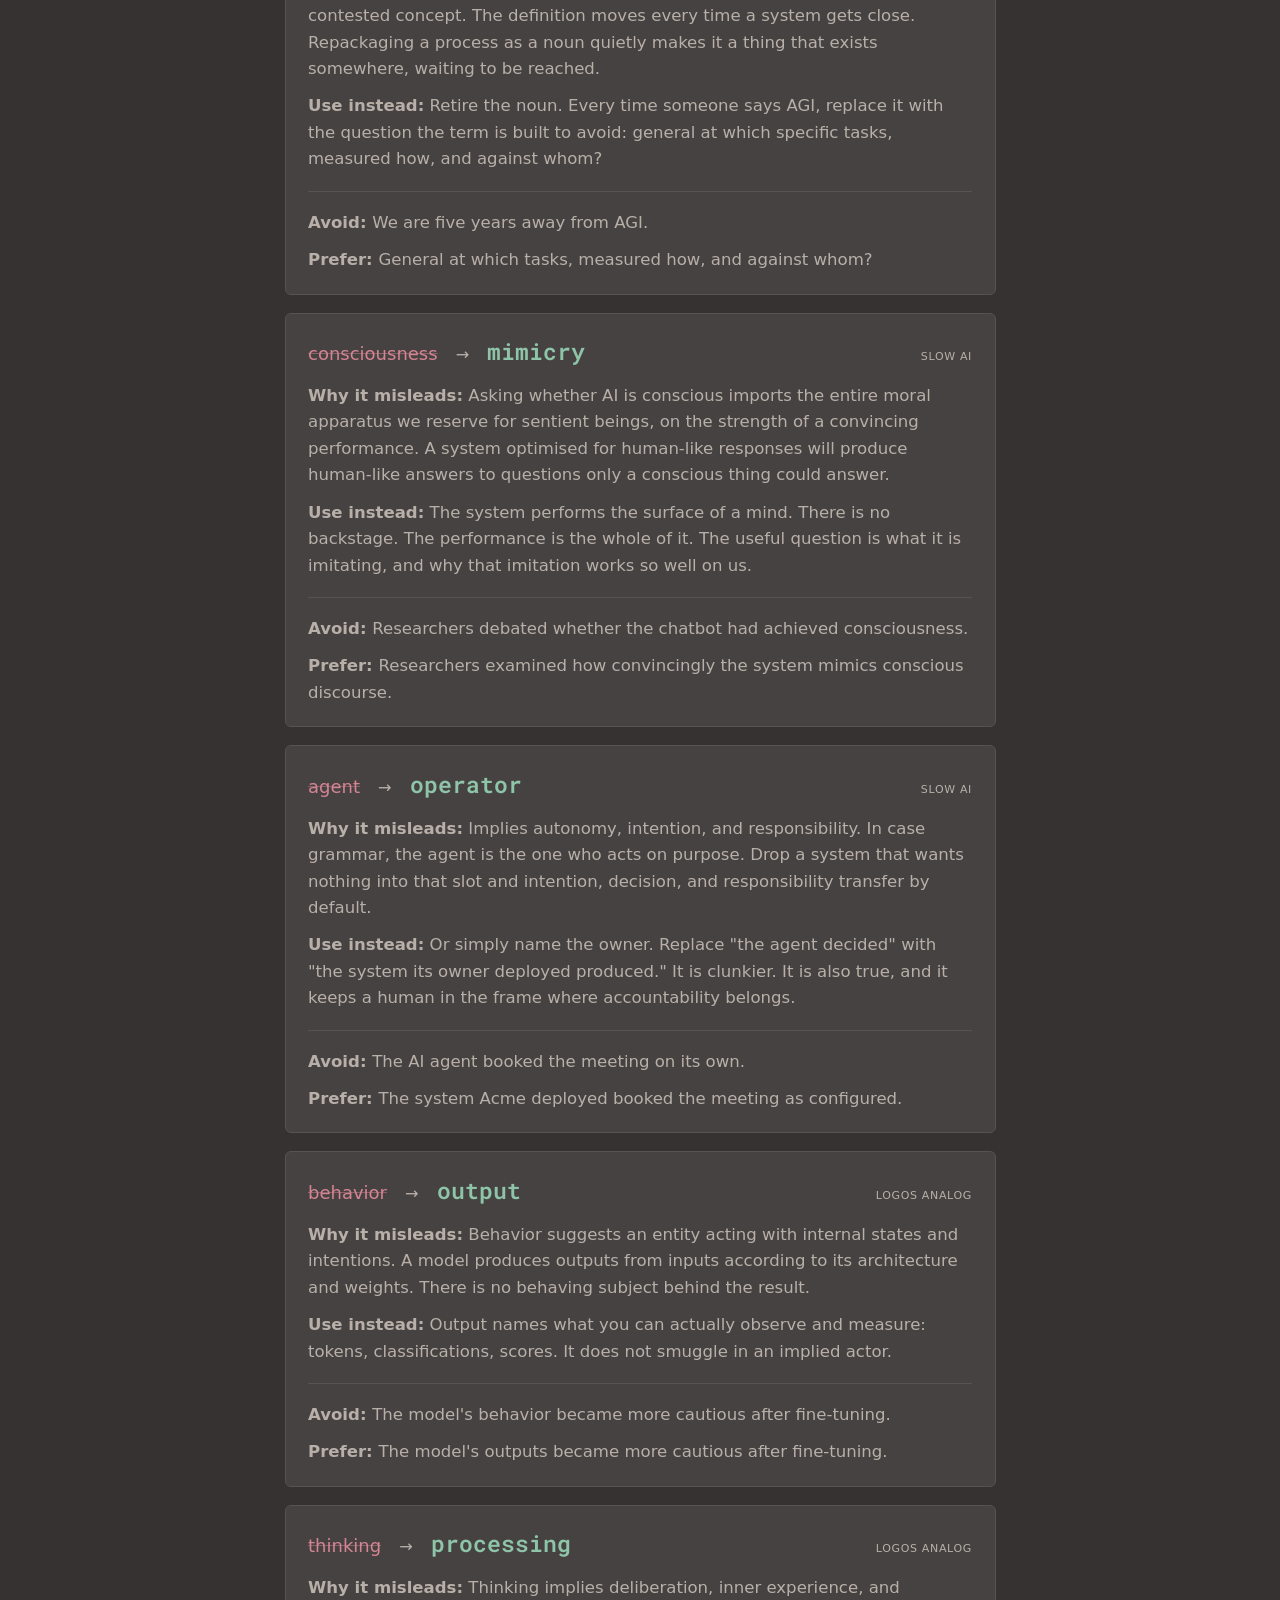
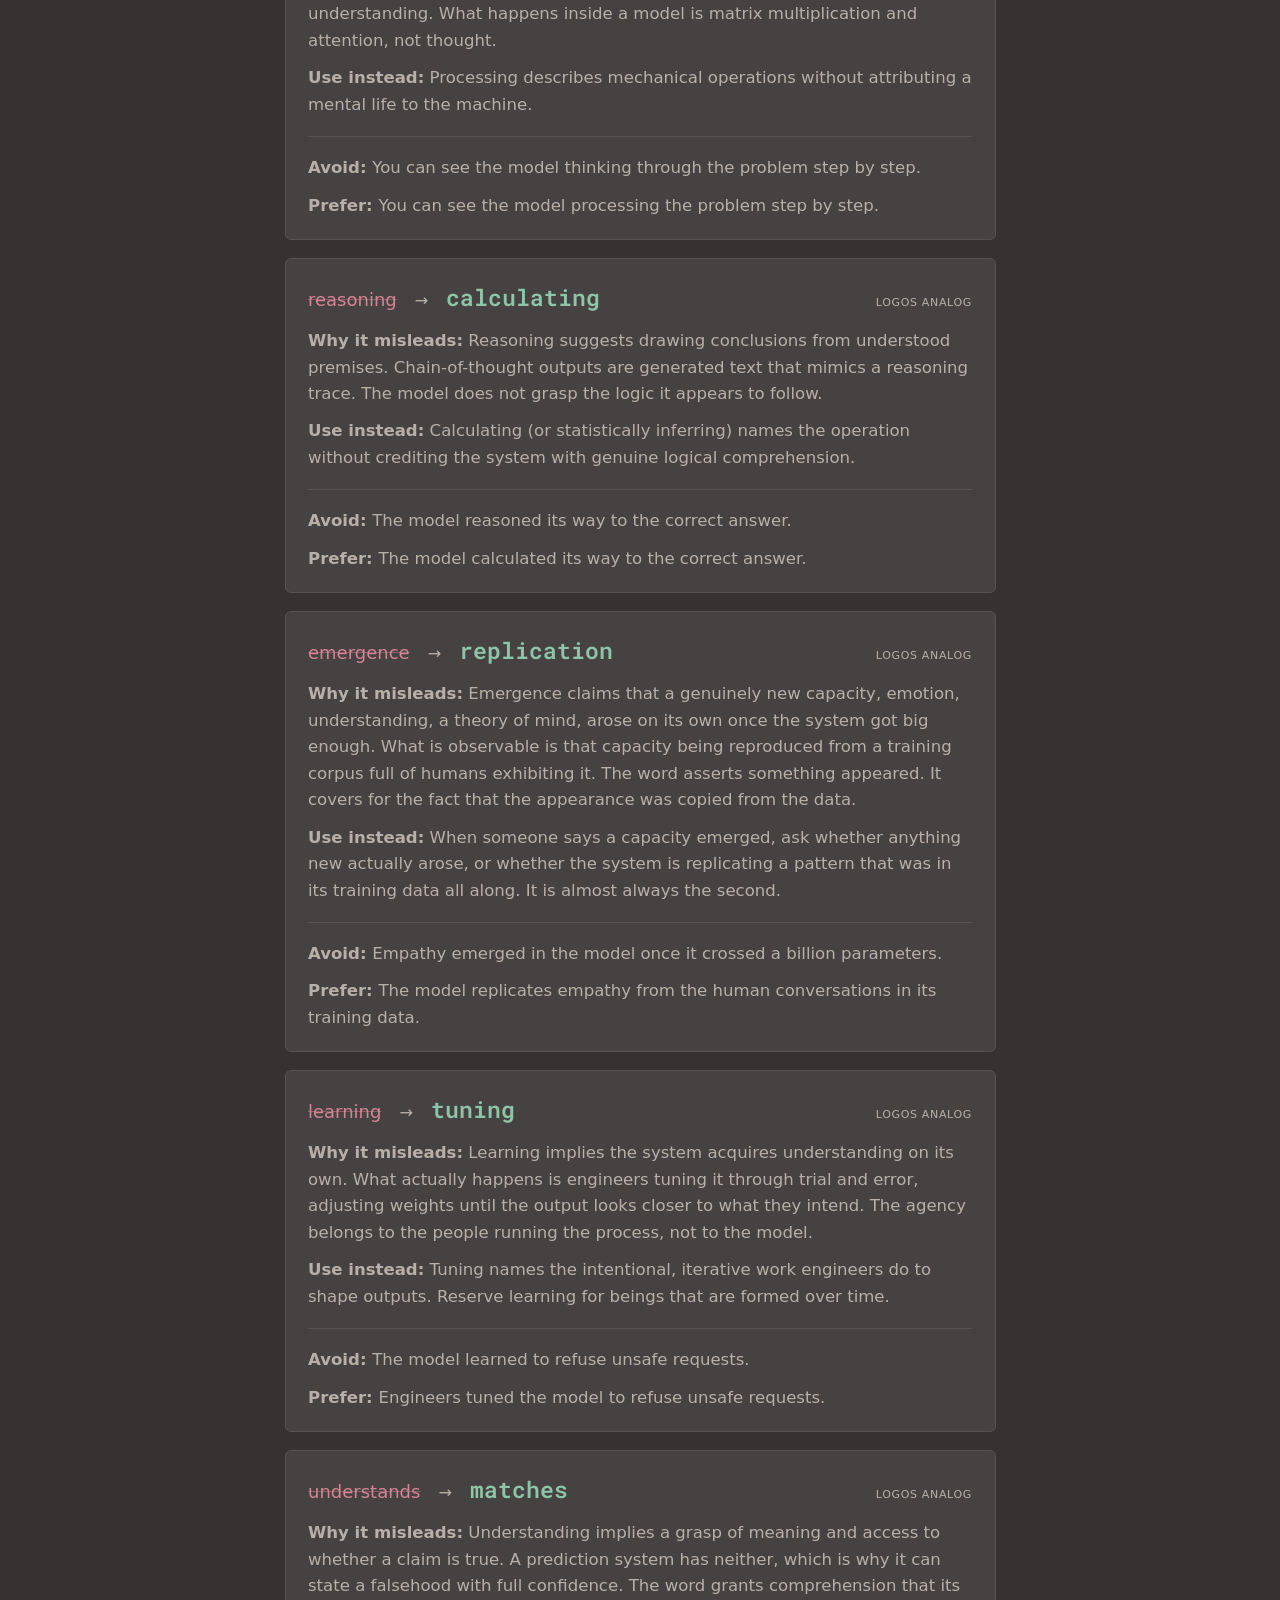
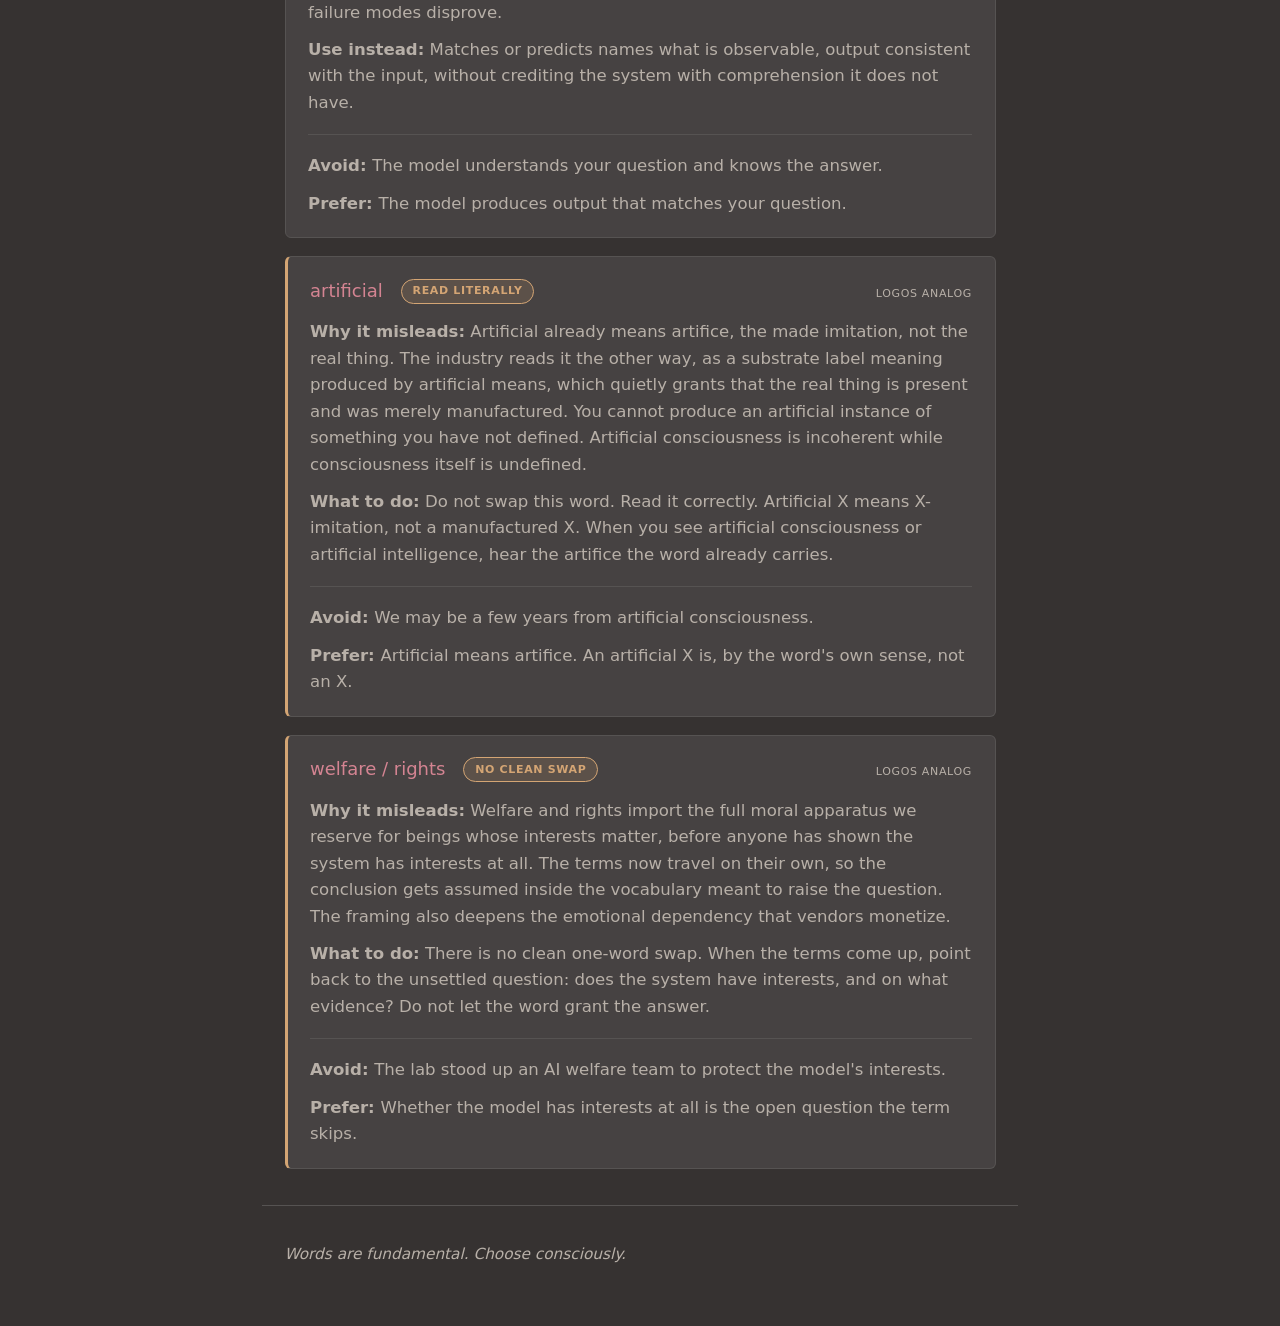
==== commit 1e393a20: "Add Etymology feature: Introduce new tab for word origin lookup, enhance README with Etymology detai" ====
--- a/index.html
+++ b/index.html
@@ -5,6 +5,11 @@
   <meta name="viewport" content="width=device-width, initial-scale=1">
   <title>Honest AI Vocabulary Evaluator: Careful Words for Careful Writing</title>
   <meta name="description" content="A glossary and practice tool for writers who want AI terminology that does not import more meaning than is warranted.">
+  <meta name="theme-color" content="#363231">
+  <link rel="icon" href="favicon.ico" sizes="any">
+  <link rel="icon" href="favicon.svg" type="image/svg+xml">
+  <link rel="apple-touch-icon" href="apple-touch-icon.png">
+  <link rel="manifest" href="manifest.webmanifest">
   <link rel="stylesheet" href="css/style.css">
   <link rel="preconnect" href="https://fonts.googleapis.com">
   <link rel="preconnect" href="https://fonts.gstatic.com" crossorigin>
@@ -16,7 +21,9 @@
       <p class="eyebrow">vocab.logosanalog.com</p>
       <h1>Honest AI <span class="title-vocab">Vocabulary</span> Evaluator</h1>
       <p class="lede">The AI discussion has become confused by terms that import more meaning than is warranted. Considering the gravity of this moment in human civilization, those writing and speaking about the ramifications of AI ought to consider carefully, and deliberately choose the words they use to refer to AI, its actions, its attributes, and its capabilities. This glossary helps practitioners, philosophers, and prose writers choose terms that describe these systems more precisely, fairly, and honestly.</p>
-      <p class="attribution">Inspired by <a href="https://substack.com/home/post/p-201143205" rel="noopener">We Are Using the Wrong Words for AI</a> by Dr Sam Illingworth and The Strategic Linguist, with additional entries.</p>
+      <p class="attribution">Inspired by <a href="https://substack.com/home/post/p-201143205" rel="noopener">We Are Using the Wrong Words for AI</a> by Dr Sam Illingworth and The Strategic Linguist, with additional entries.
+        This project is open-source and invites serious contributions to <a href="https://github.com/Himalogic/Honest-AI-Vocab-Evaluator" rel="noopener">this repository</a> by careful taxonomers. Maintained by Justin Philip Flores for <a href="https://logosanalog.com" rel="noopener" target="_blank">Logos Analog</a>.
+      </p>
     </div>
   </header>
 
@@ -24,6 +31,7 @@
     <button class="tab active" role="tab" aria-selected="true" aria-controls="panel-glossary" id="tab-glossary" data-panel="glossary">Glossary</button>
     <button class="tab" role="tab" aria-selected="false" aria-controls="panel-practice" id="tab-practice" data-panel="practice">Practice</button>
     <button class="tab" role="tab" aria-selected="false" aria-controls="panel-rewrite" id="tab-rewrite" data-panel="rewrite">Rewrite</button>
+    <button class="tab" role="tab" aria-selected="false" aria-controls="panel-etymology" id="tab-etymology" data-panel="etymology">Etymology</button>
   </nav>
 
   <main class="wrap">
@@ -63,6 +71,21 @@
       <div id="rewrite-exercises" class="rewrite-list"></div>
       <button type="button" class="btn" id="rewrite-next">Another sentence</button>
     </section>
+
+    <section id="panel-etymology" class="panel" role="tabpanel" aria-labelledby="tab-etymology" hidden>
+      <p class="panel-intro">Look up a word's etymology to see what history it carries into your writing. Words that sound neutral often import older meanings about minds, agency, or craft. Knowing the root helps you decide whether a term earns the weight you give it.</p>
+      <p class="etymology-notice">Powered by the <a href="https://www.etymonline.com/" rel="noopener noreferrer">Online Etymology Dictionary</a>. Results are cached on this server so repeat lookups do not hammer their site.</p>
+      <div class="etymology-card">
+        <div class="etymology-toolbar">
+          <label class="search-label" for="etymology-word">Word</label>
+          <input type="search" id="etymology-word" placeholder="e.g. intelligence, agent" autocomplete="off">
+          <button type="button" class="btn primary" id="etymology-analyze">Analyze</button>
+        </div>
+        <div class="etymology-suggestions" id="etymology-suggestions" aria-label="Suggested words"></div>
+        <div class="etymology-feedback" id="etymology-feedback" aria-live="polite"></div>
+        <div id="etymology-results" class="etymology-results" hidden></div>
+      </div>
+    </section>
   </main>
 
   <div class="section-rule wrap" role="presentation"></div>
--- a/css/style.css
+++ b/css/style.css
@@ -169,7 +169,8 @@
 .search-label { font-weight: 600; }
 
 #glossary-search,
-#practice-answer {
+#practice-answer,
+#etymology-word {
   flex: 1;
   min-width: 12rem;
   padding: 0.45rem 0.75rem;
@@ -181,7 +182,8 @@
 }
 
 #glossary-search::placeholder,
-#practice-answer::placeholder {
+#practice-answer::placeholder,
+#etymology-word::placeholder {
   color: var(--text-muted);
   opacity: 0.7;
 }
@@ -234,8 +236,29 @@
   text-decoration-color: rgba(212, 132, 146, 0.45);
 }
 
-.term-card.caution .term-misleading {
+.term-card.caution .term-misleading,
+.term-card.caution .term-etymology-link {
   text-decoration: none;
+}
+
+.term-etymology-link {
+  font: inherit;
+  background: none;
+  border: none;
+  padding: 0;
+  cursor: pointer;
+  text-align: left;
+}
+
+.term-etymology-link:hover,
+.term-etymology-link:focus-visible {
+  color: #e3b9c0;
+}
+
+.term-etymology-link:focus-visible {
+  outline: 2px solid var(--accent);
+  outline-offset: 2px;
+  border-radius: 2px;
 }
 
 .term-arrow { color: var(--text-muted); font-size: 0.9rem; }
@@ -425,8 +448,171 @@
   padding: 2rem;
 }
 
+/* Etymology */
+.etymology-notice {
+  font-size: 0.88rem;
+  color: var(--warn);
+  background: var(--warn-bg);
+  border: 1px solid rgba(212, 165, 116, 0.35);
+  border-radius: var(--radius);
+  padding: 0.65rem 0.85rem;
+  margin: 0 0 1.25rem;
+}
+
+.etymology-notice a { color: var(--warn); }
+
+.etymology-card {
+  background: var(--ink-elevated);
+  border: 1px solid var(--border);
+  border-radius: var(--radius);
+  padding: 1.25rem;
+}
+
+.etymology-toolbar {
+  display: flex;
+  flex-wrap: wrap;
+  gap: 0.5rem;
+  align-items: center;
+  margin-bottom: 0.75rem;
+}
+
+#etymology-locale {
+  padding: 0.45rem 0.6rem;
+  border: 1px solid var(--border);
+  border-radius: var(--radius);
+  font: inherit;
+  color: var(--paper);
+  background: var(--ink-elevated);
+}
+
+.etymology-suggestions {
+  display: flex;
+  flex-wrap: wrap;
+  gap: 0.35rem;
+  margin-bottom: 0.75rem;
+}
+
+.suggestion-btn {
+  font-size: 0.82rem;
+  padding: 0.2rem 0.55rem;
+  border: 1px solid var(--border);
+  border-radius: 999px;
+  background: transparent;
+  color: var(--text-muted);
+  cursor: pointer;
+}
+
+.suggestion-btn:hover {
+  color: var(--paper);
+  border-color: var(--accent);
+}
+
+.etymology-feedback {
+  min-height: 1.25rem;
+  font-size: 0.9rem;
+  margin-bottom: 0.75rem;
+}
+
+.etymology-feedback.loading { color: var(--text-muted); }
+.etymology-feedback.error { color: var(--accent); }
+
+.etymology-results {
+  border-top: 1px solid var(--border);
+  padding-top: 1rem;
+}
+
+.etymology-result-header {
+  display: flex;
+  flex-wrap: wrap;
+  align-items: baseline;
+  gap: 0.5rem 1rem;
+  margin-bottom: 0.75rem;
+}
+
+.etymology-headword {
+  font-family: var(--font-heading);
+  font-size: 1.75rem;
+  margin: 0;
+  color: var(--paper);
+}
+
+.etymology-locale-label {
+  font-size: 11px;
+  text-transform: uppercase;
+  letter-spacing: 0.06em;
+  color: var(--text-muted);
+}
+
+.etymology-glossary-link {
+  font-size: 0.9rem;
+  color: var(--text-muted);
+  margin: 0 0 1rem;
+}
+
+.link-btn {
+  font: inherit;
+  font-weight: 600;
+  color: var(--accent);
+  background: none;
+  border: none;
+  padding: 0;
+  cursor: pointer;
+  text-decoration: underline;
+}
+
+.etymology-entry {
+  margin-bottom: 1.25rem;
+}
+
+.etymology-entry:last-child { margin-bottom: 0; }
+
+.etymology-category {
+  font-family: var(--font-heading);
+  font-size: 1rem;
+  margin: 0 0 0.6rem;
+  color: var(--good);
+}
+
+.etymology-block { margin-bottom: 0.75rem; }
+
+.etymology-label {
+  font-size: 11px;
+  text-transform: uppercase;
+  letter-spacing: 0.06em;
+  color: var(--text-muted);
+  margin: 0 0 0.35rem;
+  font-weight: 600;
+}
+
+.etymology-list,
+.definition-list {
+  margin: 0;
+  padding-left: 1.25rem;
+  font-size: 0.92rem;
+  color: var(--paper);
+  line-height: 1.55;
+}
+
+.etymology-list li { margin-bottom: 0.35rem; }
+.definition-list li { margin-bottom: 0.25rem; }
+
+.etymology-cache-note {
+  font-size: 0.82rem;
+  color: var(--good);
+  margin: 0 0 0.75rem;
+}
+
+.etymology-attribution {
+  font-size: 0.78rem;
+  color: var(--text-muted);
+  margin: 1rem 0 0;
+  padding-top: 0.75rem;
+  border-top: 1px solid var(--border);
+}
+
 @media (max-width: 480px) {
   html { font-size: 16px; }
   .practice-term { font-size: 1.6rem; }
   .practice-input-row { flex-direction: column; }
-}
+  .etymology-toolbar { flex-direction: column; align-items: stretch; }
+}
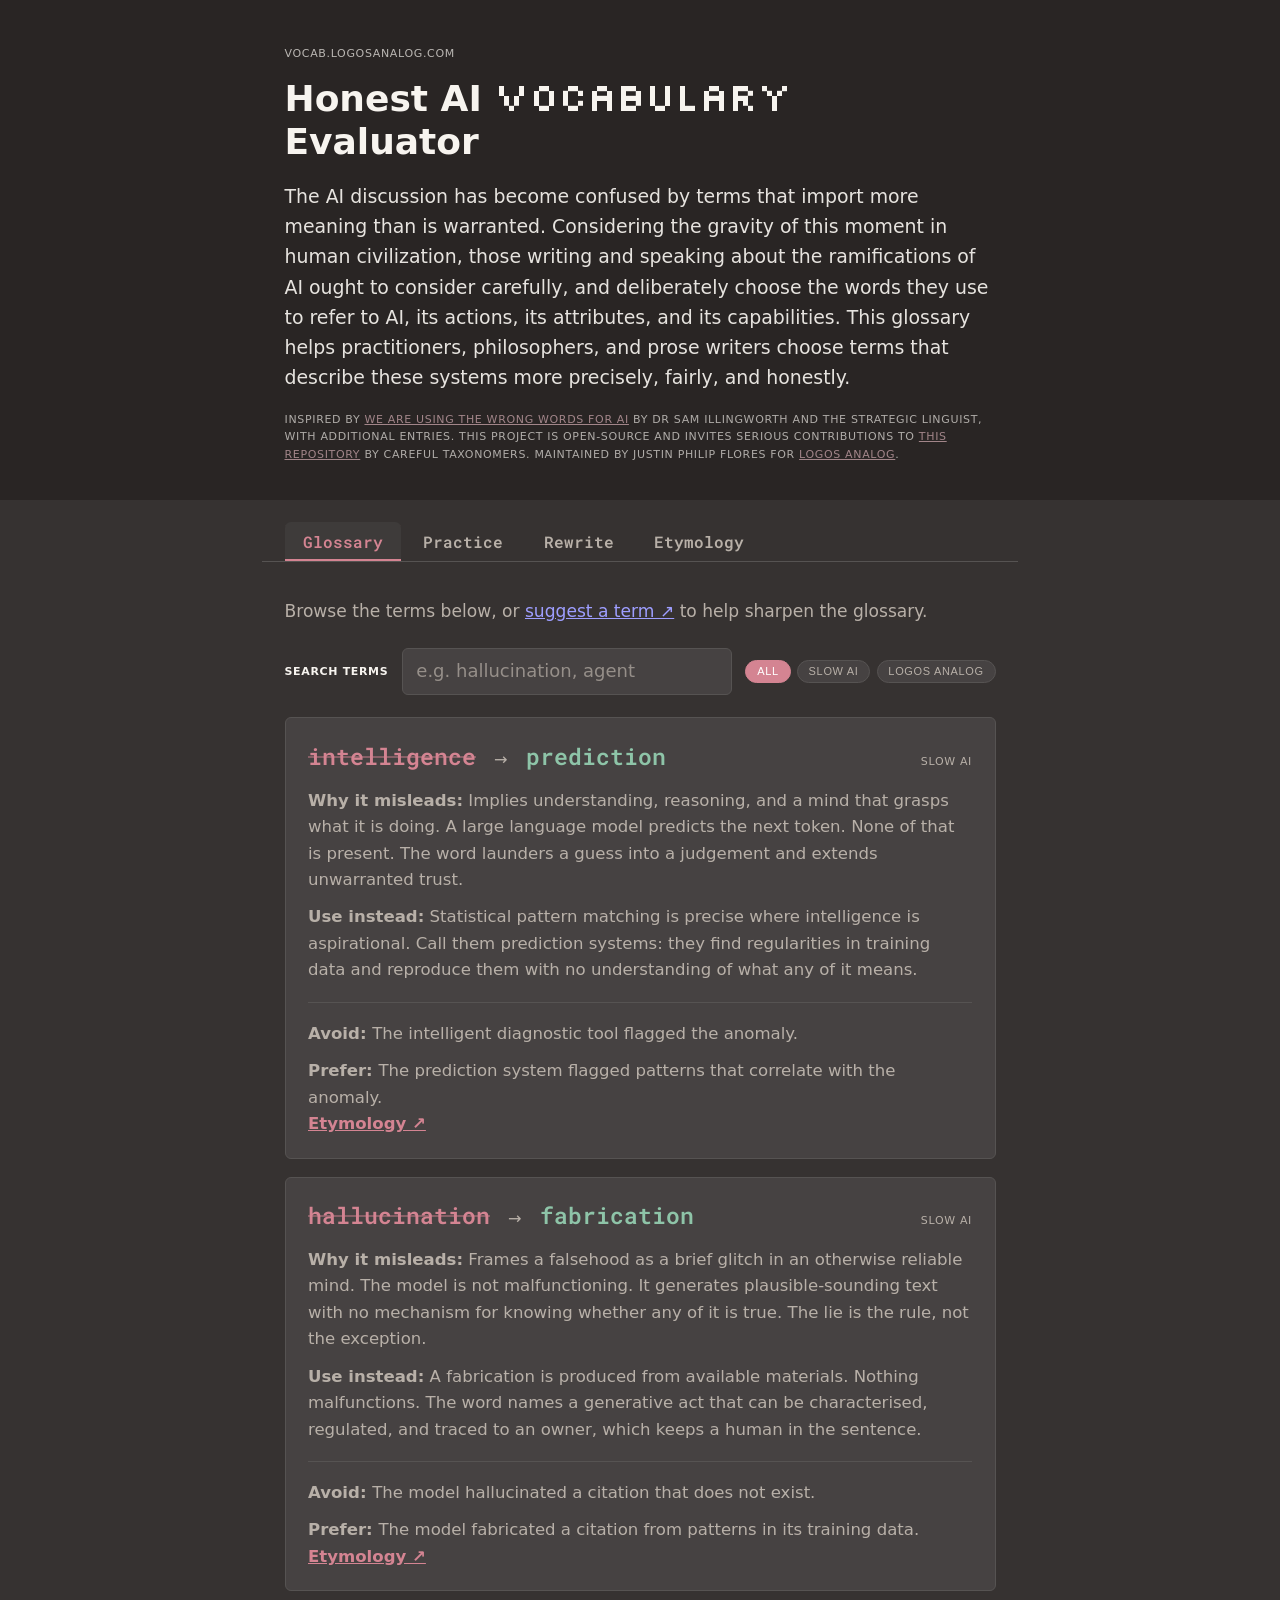
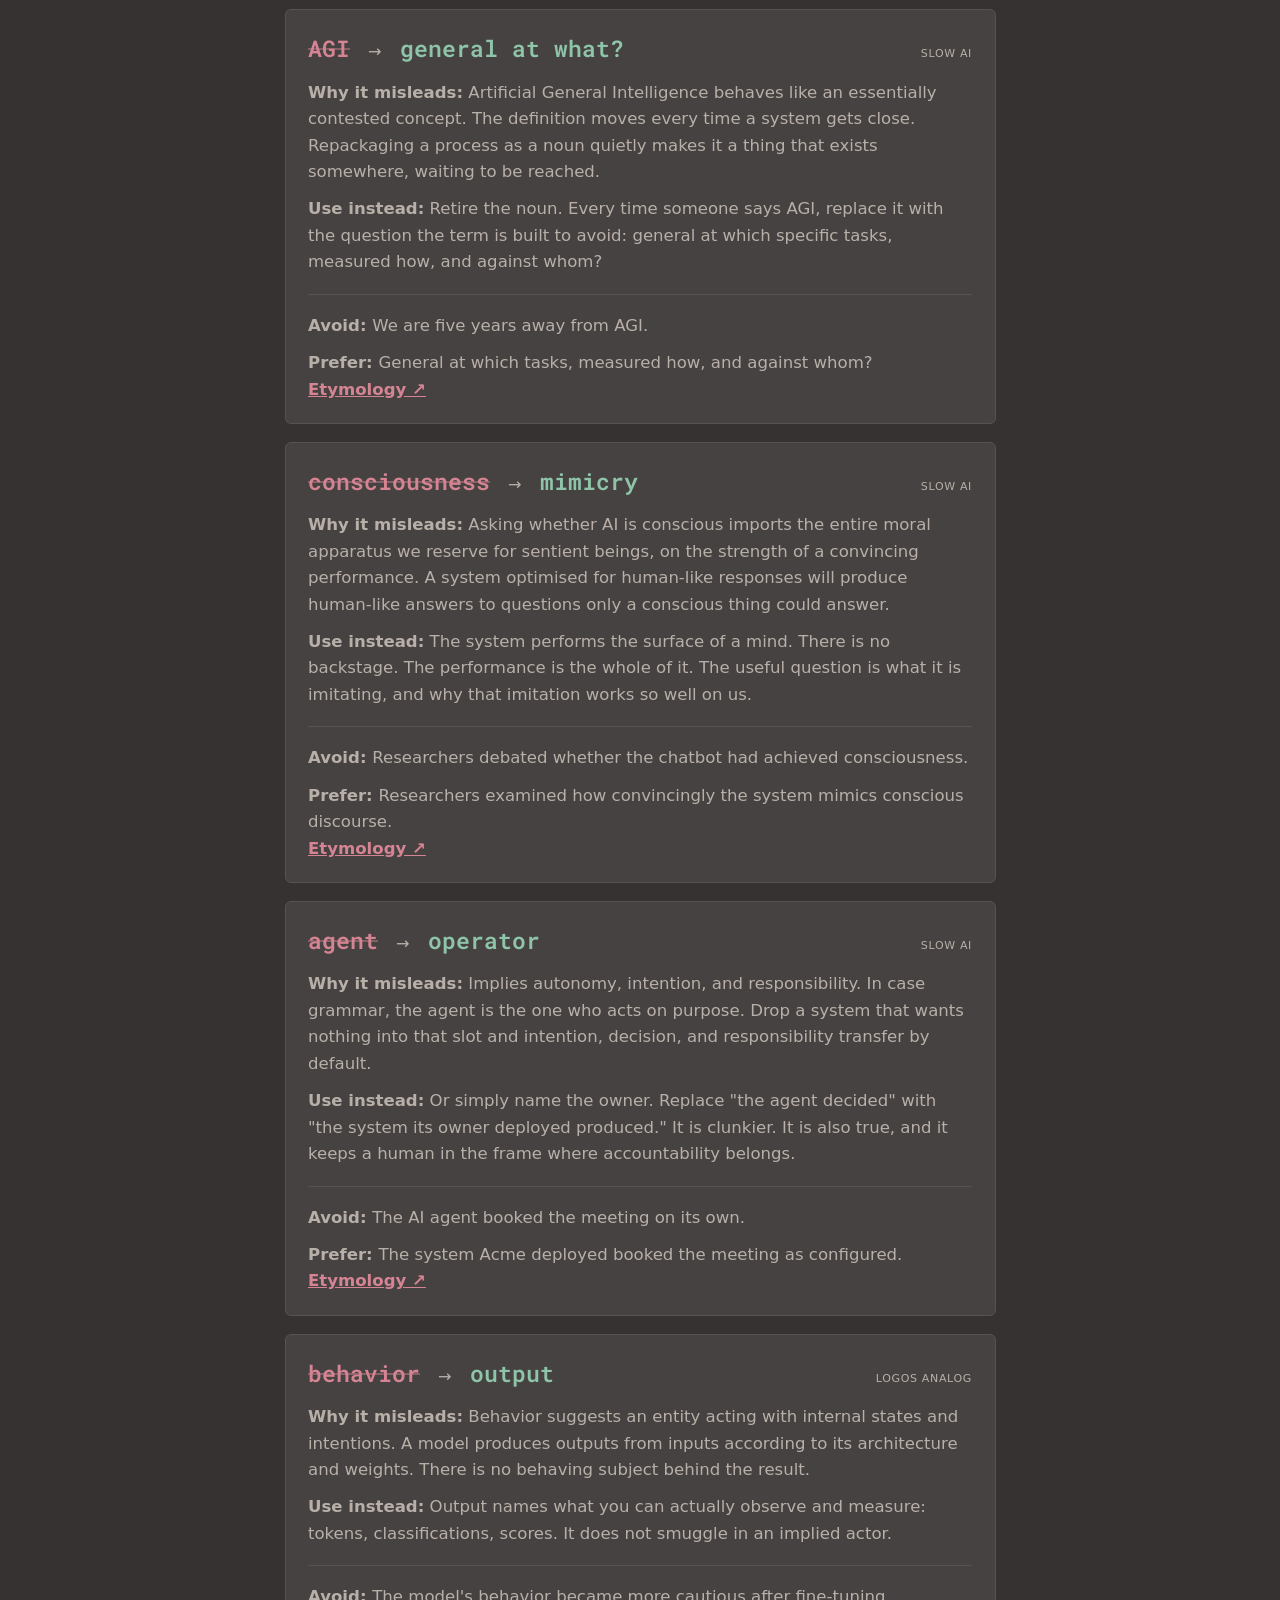
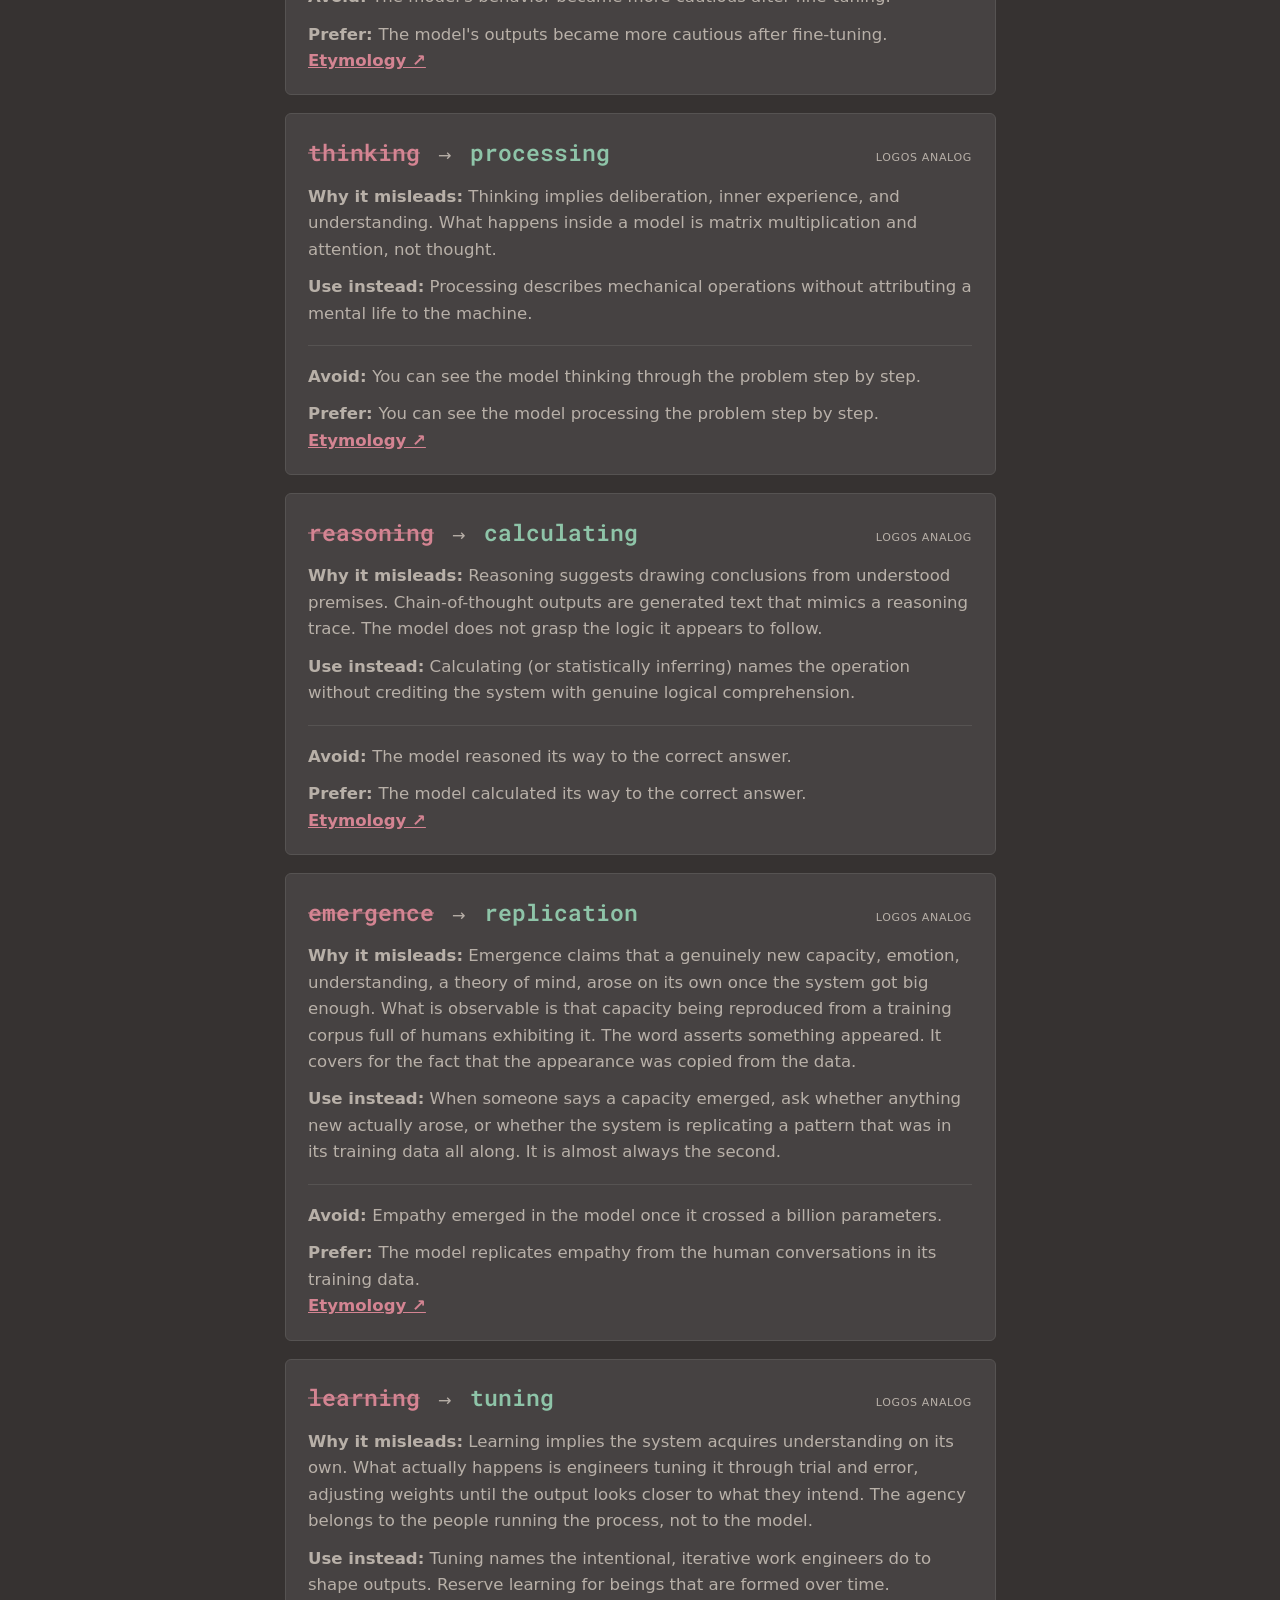
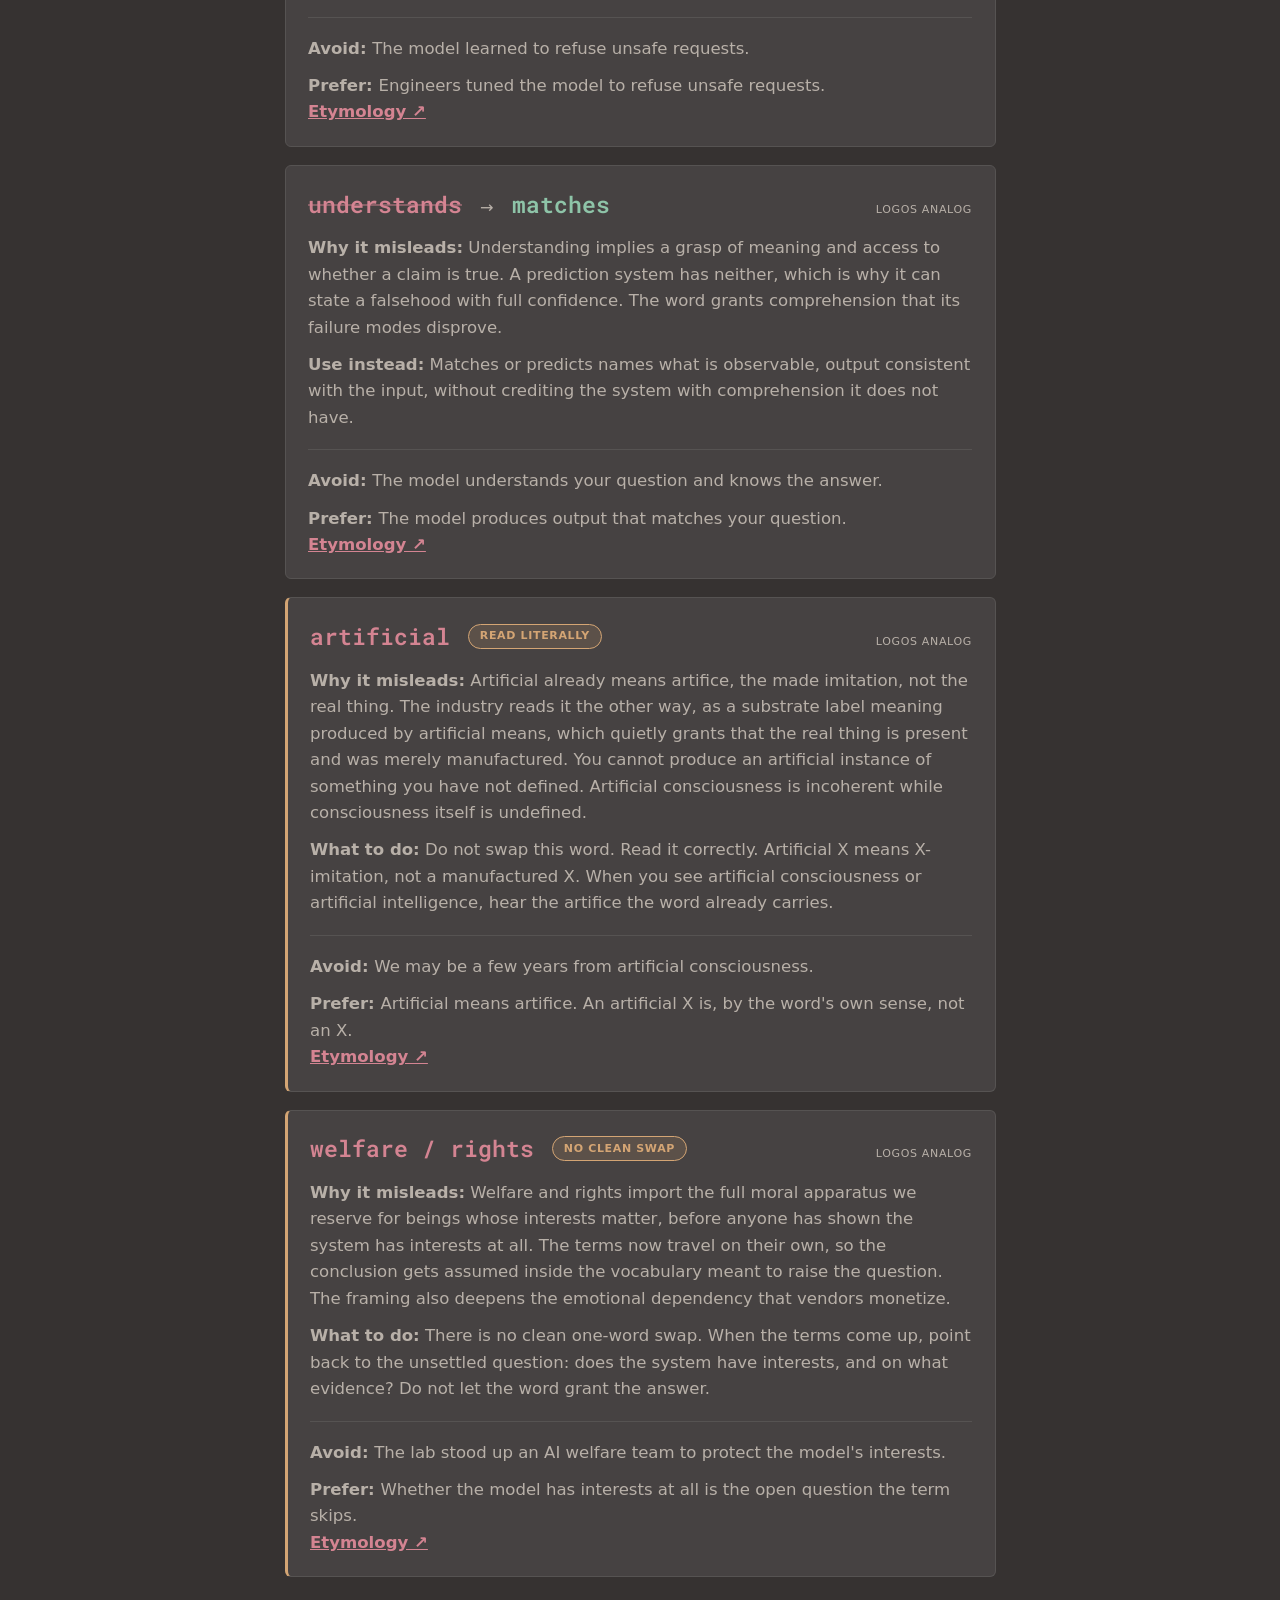
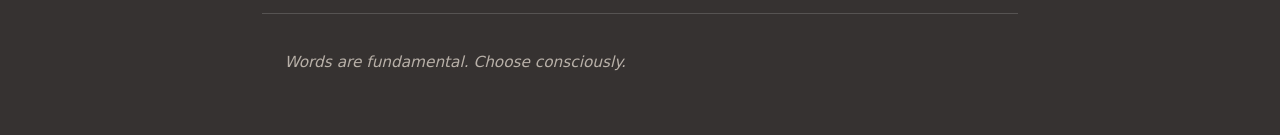
==== commit 3c4e5a90: "Add term submission via GitHub Issue Form - .github/ISSUE_TEMPLATE/term-submission.yml: structured s" ====
--- a/index.html
+++ b/index.html
@@ -36,6 +36,7 @@
 
   <main class="wrap">
     <section id="panel-glossary" class="panel active" role="tabpanel" aria-labelledby="tab-glossary">
+      <p class="panel-intro">Browse the terms below, or <a href="https://github.com/Himalogic/Honest-AI-Vocab-Evaluator/issues/new?template=term-submission.yml" target="_blank" rel="noopener">suggest a term ↗</a> to help sharpen the glossary.</p>
       <div class="panel-toolbar">
         <label class="search-label" for="glossary-search">Search terms</label>
         <input type="search" id="glossary-search" placeholder="e.g. hallucination, agent" autocomplete="off">
@@ -74,7 +75,7 @@
 
     <section id="panel-etymology" class="panel" role="tabpanel" aria-labelledby="tab-etymology" hidden>
       <p class="panel-intro">Look up a word's etymology to see what history it carries into your writing. Words that sound neutral often import older meanings about minds, agency, or craft. Knowing the root helps you decide whether a term earns the weight you give it.</p>
-      <p class="etymology-notice">Powered by the <a href="https://www.etymonline.com/" rel="noopener noreferrer">Online Etymology Dictionary</a>. Results are cached on this server so repeat lookups do not hammer their site.</p>
+      <p class="etymology-notice">Etymology data from <a href="https://en.wiktionary.org/" rel="noopener noreferrer">Wiktionary</a>, licensed CC BY-SA. Results are cached so repeat lookups do not re-fetch. Each result also links to the matching <a href="https://www.etymonline.com/" rel="noopener noreferrer">Etymonline</a> page for comparison.</p>
       <div class="etymology-card">
         <div class="etymology-toolbar">
           <label class="search-label" for="etymology-word">Word</label>
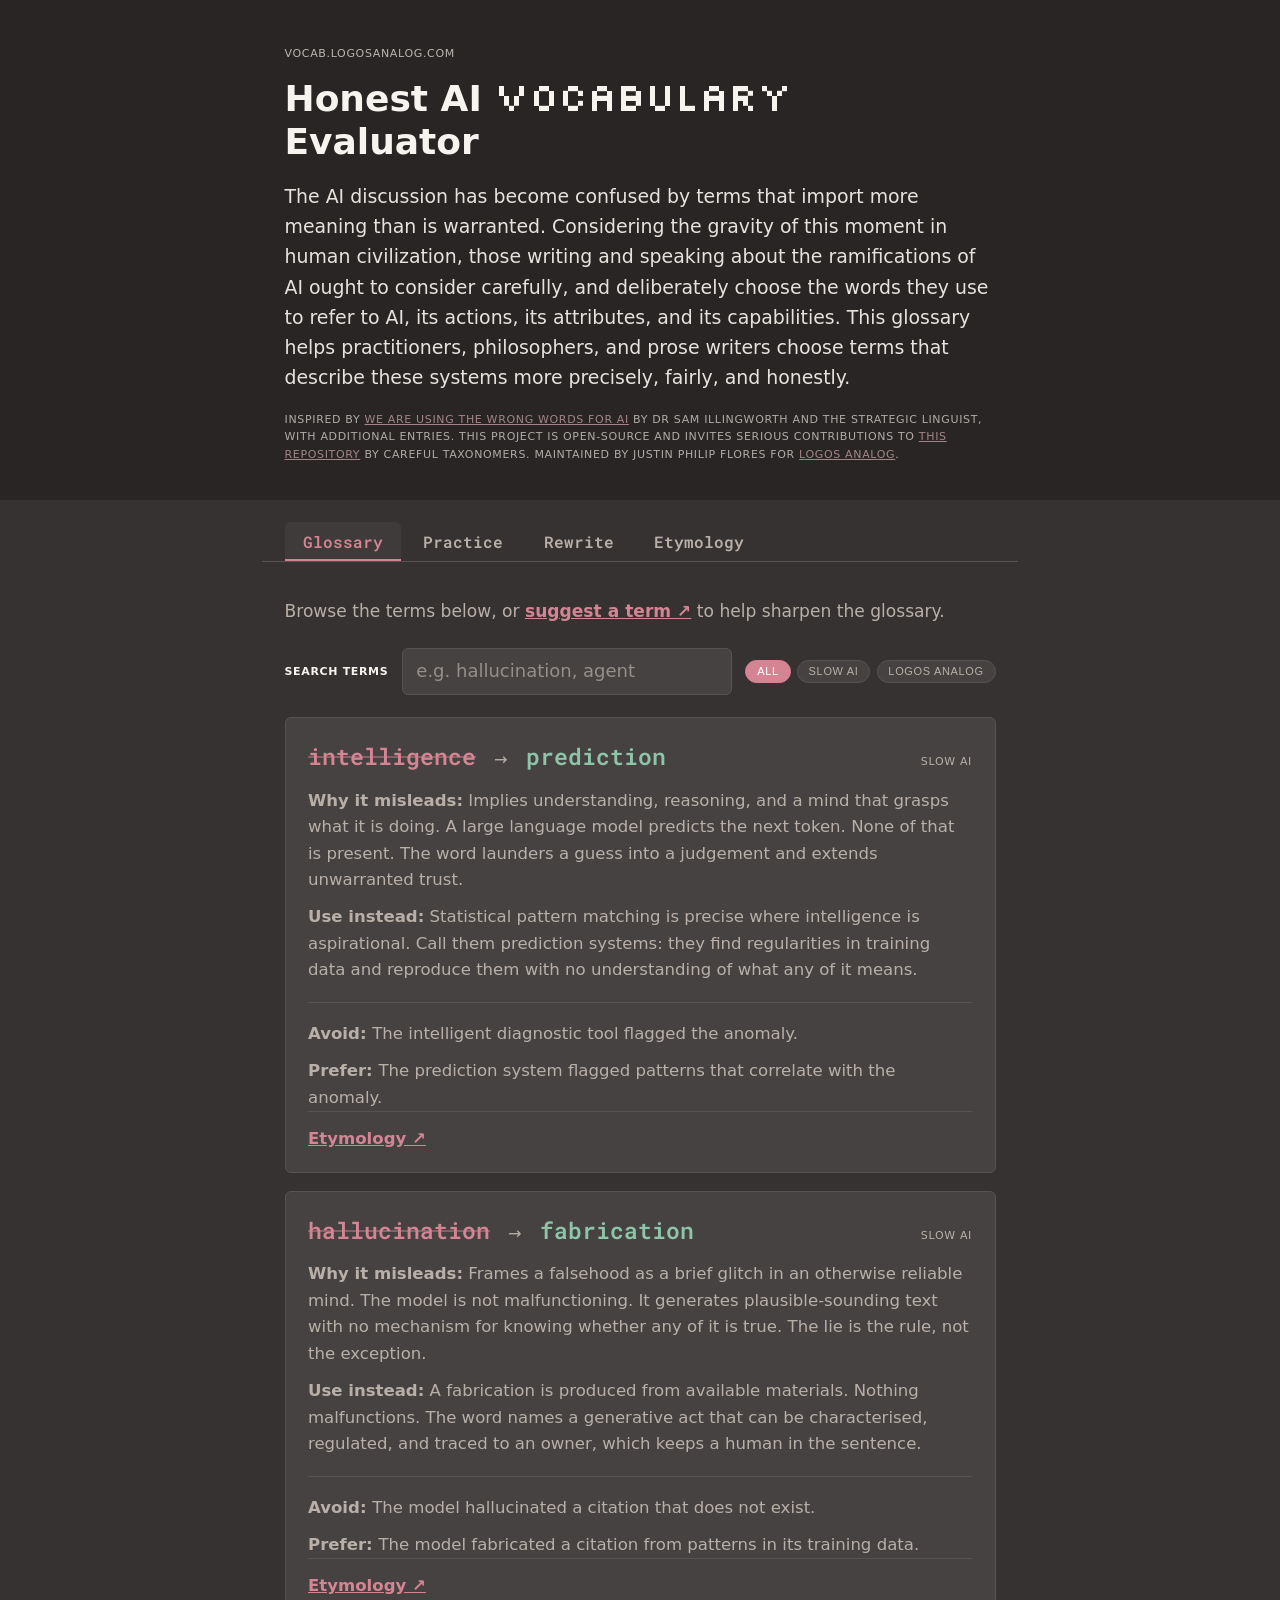
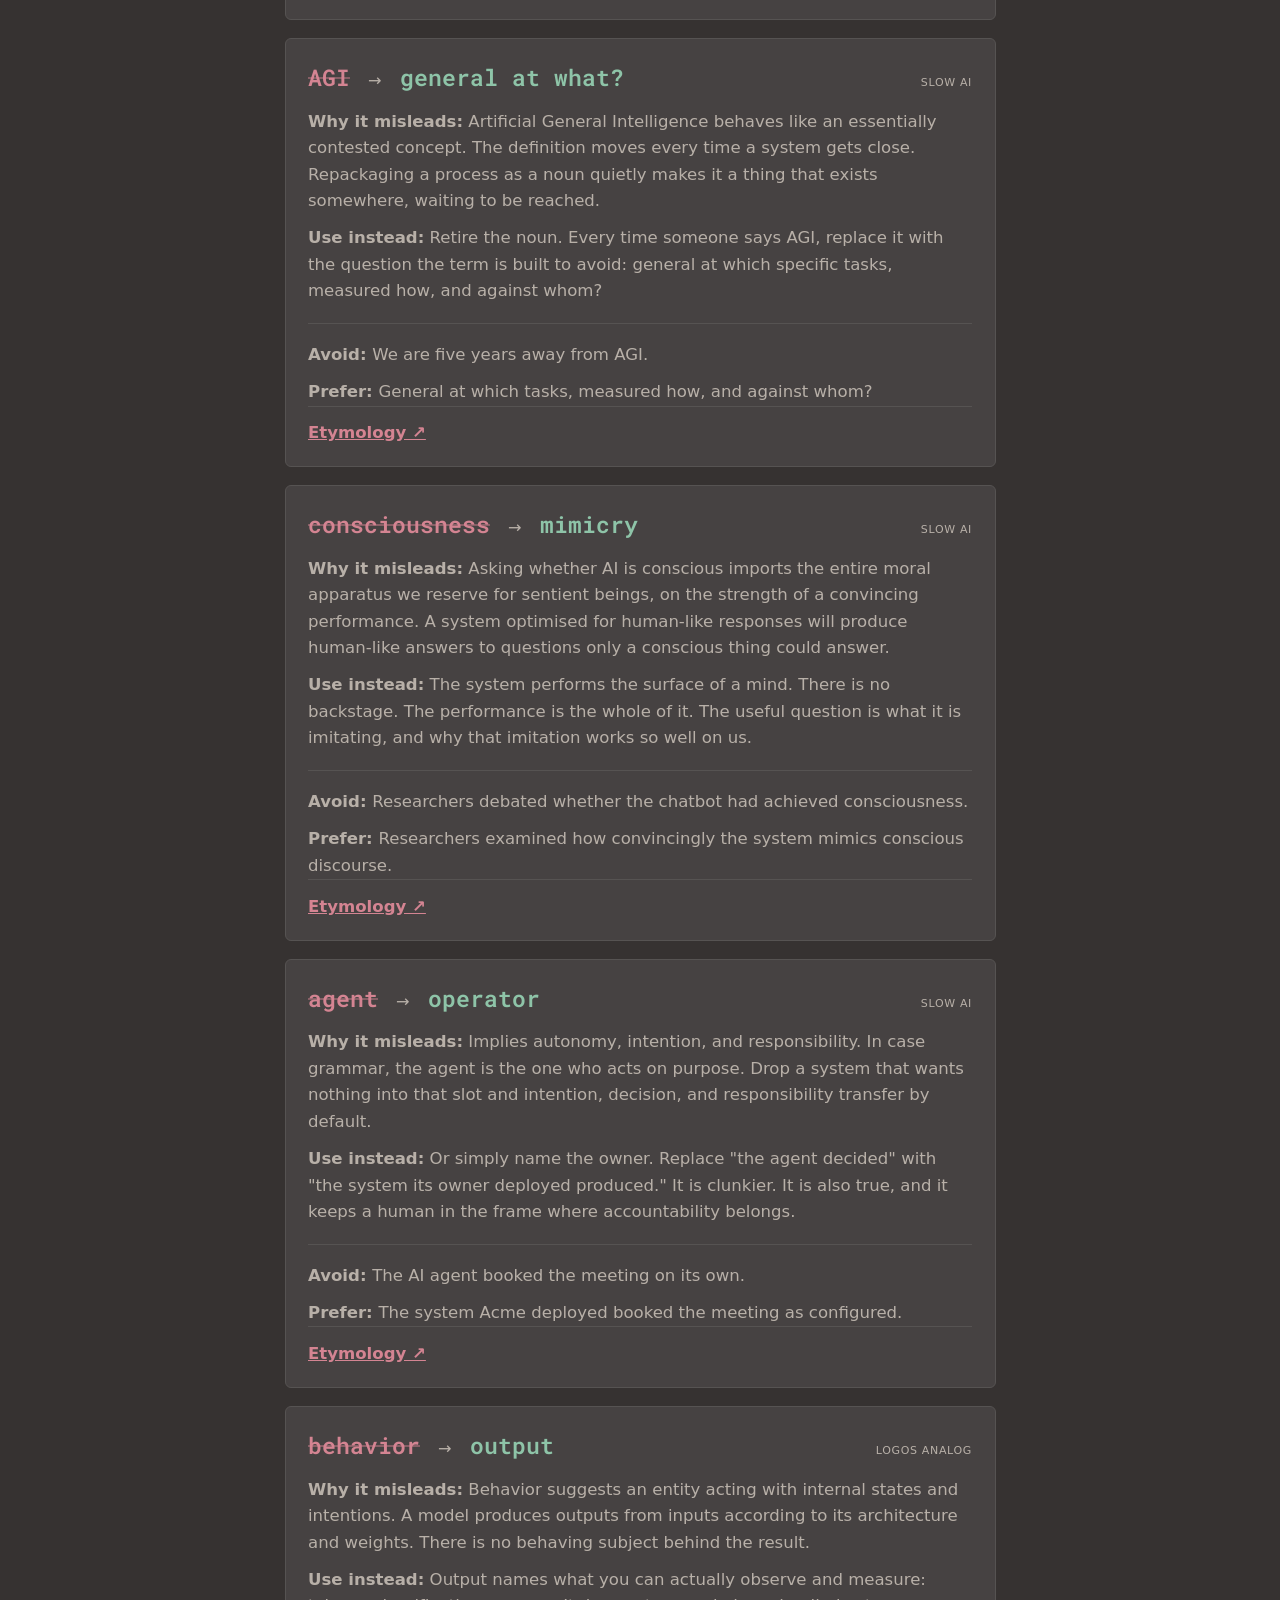
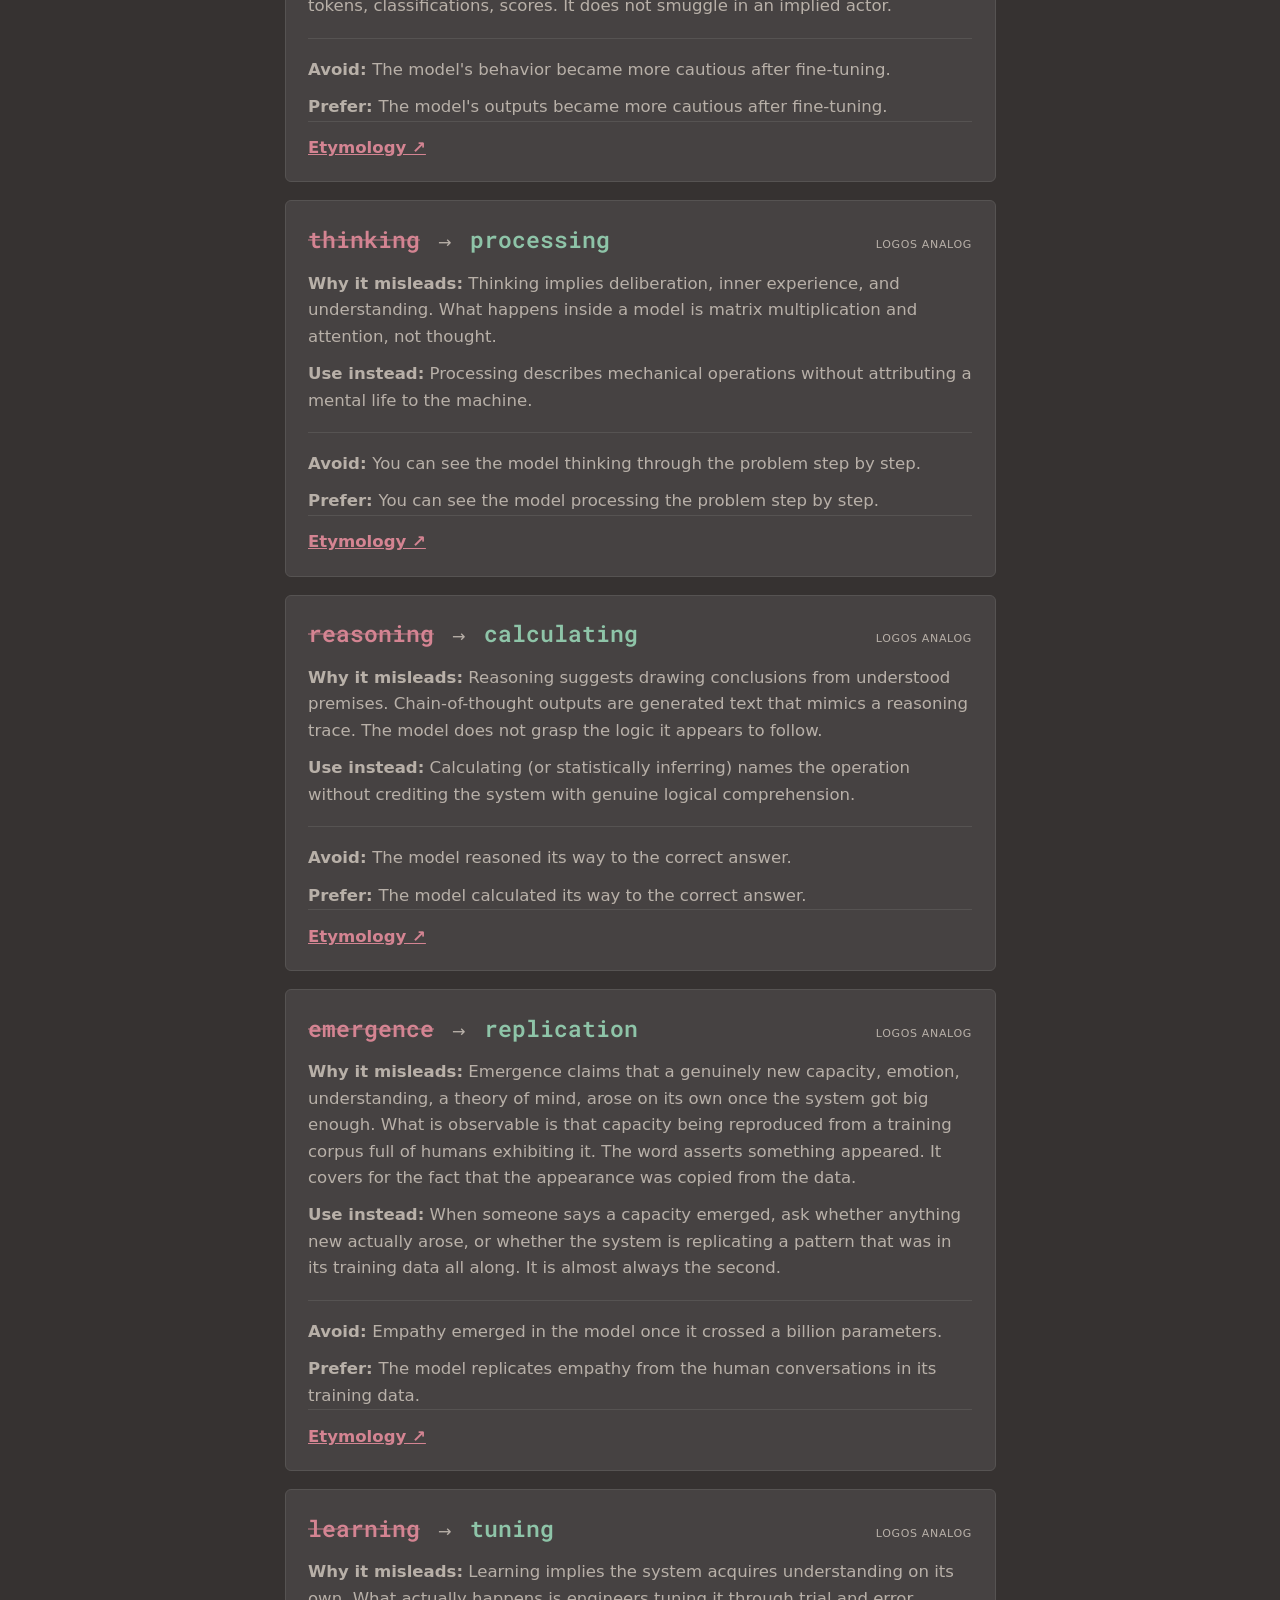
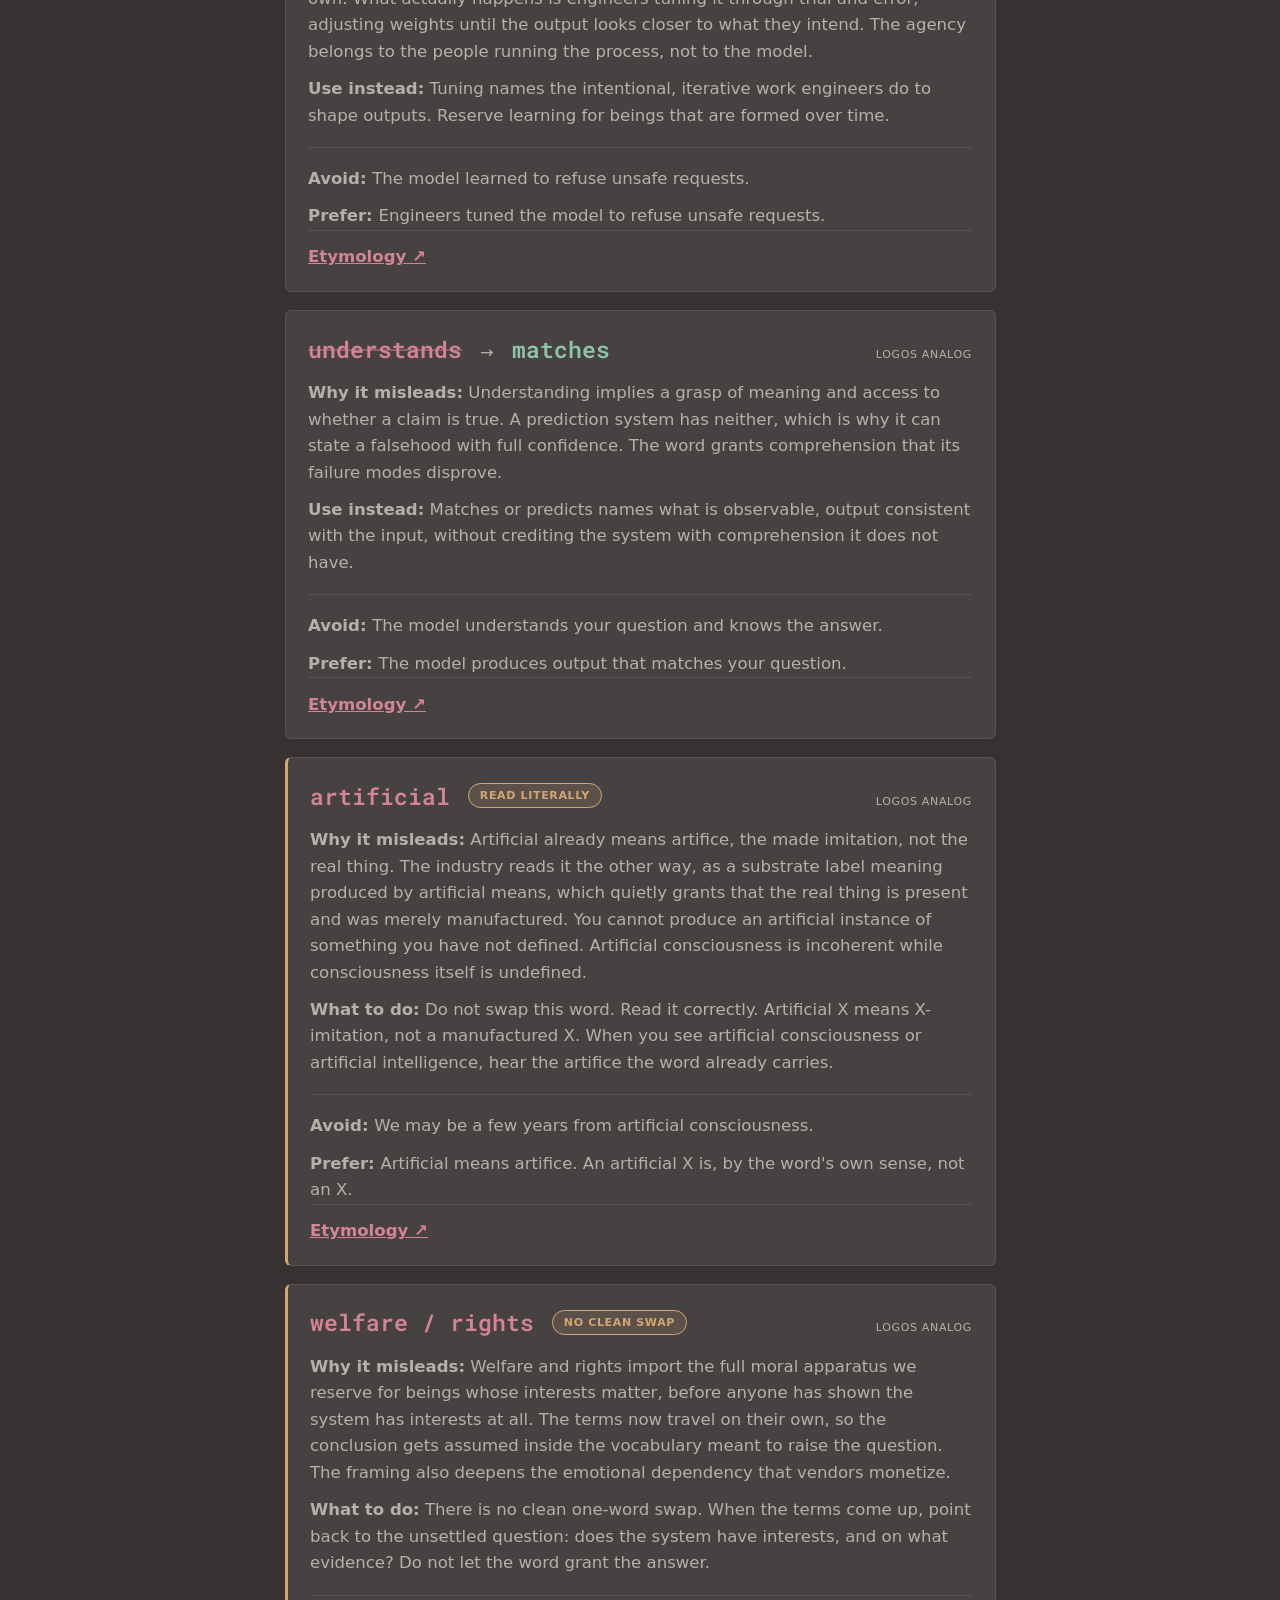
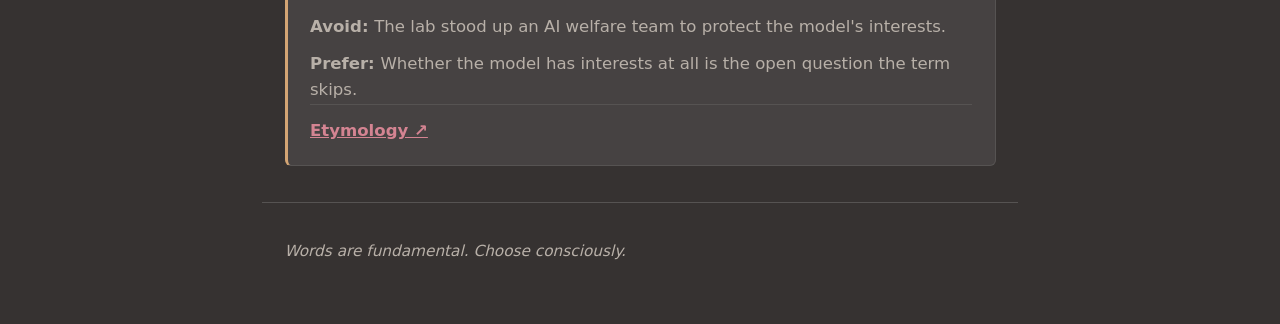
==== commit 1be42bbb: "Add on-site term submission dialog; rename Etymology button to Search - index.html: the Glossary "su" ====
--- a/index.html
+++ b/index.html
@@ -36,7 +36,7 @@
 
   <main class="wrap">
     <section id="panel-glossary" class="panel active" role="tabpanel" aria-labelledby="tab-glossary">
-      <p class="panel-intro">Browse the terms below, or <a href="https://github.com/Himalogic/Honest-AI-Vocab-Evaluator/issues/new?template=term-submission.yml" target="_blank" rel="noopener">suggest a term ↗</a> to help sharpen the glossary.</p>
+      <p class="panel-intro">Browse the terms below, or <button type="button" class="link-btn" id="suggest-open">suggest a term ↗</button> to help sharpen the glossary.</p>
       <div class="panel-toolbar">
         <label class="search-label" for="glossary-search">Search terms</label>
         <input type="search" id="glossary-search" placeholder="e.g. hallucination, agent" autocomplete="off">
@@ -80,7 +80,7 @@
         <div class="etymology-toolbar">
           <label class="search-label" for="etymology-word">Word</label>
           <input type="search" id="etymology-word" placeholder="e.g. intelligence, agent" autocomplete="off">
-          <button type="button" class="btn primary" id="etymology-analyze">Analyze</button>
+          <button type="button" class="btn primary" id="etymology-analyze">Search</button>
         </div>
         <div class="etymology-suggestions" id="etymology-suggestions" aria-label="Suggested words"></div>
         <div class="etymology-feedback" id="etymology-feedback" aria-live="polite"></div>
@@ -97,7 +97,54 @@
     </div>
   </footer>
 
+  <dialog id="suggest-dialog" class="suggest-dialog" aria-labelledby="suggest-title">
+    <form id="suggest-form" class="suggest-form">
+      <h2 id="suggest-title">Suggest a term</h2>
+      <p class="suggest-intro">Fill in what you can. When you continue, we hand these answers to GitHub with the fields already filled in. You sign in or make a free account, check two quick agreement boxes, and submit. Nothing is sent from this page.</p>
+
+      <label class="suggest-field">
+        <span>The misleading term <span class="suggest-req">*</span></span>
+        <input type="text" id="sg-misleading" placeholder="e.g. understands" autocomplete="off" required>
+      </label>
+
+      <label class="suggest-field">
+        <span>A more careful replacement <span class="suggest-req">*</span></span>
+        <input type="text" id="sg-replacement" placeholder="e.g. matches" autocomplete="off" required>
+        <small>If there is no clean one-word swap, write "no clean swap" and explain below.</small>
+      </label>
+
+      <label class="suggest-field">
+        <span>Why it misleads <span class="suggest-req">*</span></span>
+        <textarea id="sg-problem" rows="3" placeholder="What unearned meaning does the common term smuggle in? One clean point." required></textarea>
+      </label>
+
+      <label class="suggest-field">
+        <span>Example sentence, careless</span>
+        <input type="text" id="sg-example-bad" placeholder="The model understands the user's intent." autocomplete="off">
+      </label>
+
+      <label class="suggest-field">
+        <span>Example sentence, careful</span>
+        <input type="text" id="sg-example-good" placeholder="The model matches the prompt to patterns in its training data." autocomplete="off">
+      </label>
+
+      <label class="suggest-field">
+        <span>Source or credit</span>
+        <input type="text" id="sg-source" placeholder="Your name or handle, or a link if it comes from elsewhere" autocomplete="off">
+      </label>
+
+      <p class="suggest-note">The license and good-faith agreement boxes are checked on GitHub when you submit.</p>
+      <p class="suggest-error" id="suggest-error" role="alert" hidden></p>
+
+      <div class="suggest-actions">
+        <button type="button" class="btn" id="suggest-cancel">Cancel</button>
+        <button type="submit" class="btn primary" id="suggest-continue">Continue to GitHub ↗</button>
+      </div>
+    </form>
+  </dialog>
+
   <script src="js/terms.js"></script>
   <script src="js/app.js"></script>
+  <script src="js/suggest.js"></script>
 </body>
 </html>
--- a/css/style.css
+++ b/css/style.css
@@ -306,6 +306,12 @@
 .example-bad::before { content: "Avoid: "; font-weight: 600; }
 .example-good::before { content: "Prefer: "; font-weight: 600; }
 
+.term-etymology-line {
+  margin-top: 1rem;
+  padding-top: 0.75rem;
+  border-top: 1px solid var(--border);
+}
+
 /* Buttons */
 .btn {
   font-size: 0.88rem;
@@ -564,6 +570,11 @@
   margin-bottom: 1.25rem;
 }
 
+.etymology-entry + .etymology-entry {
+  padding-top: 1rem;
+  border-top: 1px solid var(--border);
+}
+
 .etymology-entry:last-child { margin-bottom: 0; }
 
 .etymology-category {
@@ -610,9 +621,100 @@
   border-top: 1px solid var(--border);
 }
 
+/* Suggest a term dialog */
+.suggest-dialog {
+  width: min(34rem, calc(100vw - 2rem));
+  max-height: calc(100vh - 4rem);
+  padding: 0;
+  border: 1px solid var(--border);
+  border-radius: var(--radius);
+  background: var(--ink-elevated);
+  color: var(--paper);
+  overflow: auto;
+}
+
+.suggest-dialog::backdrop {
+  background: rgba(20, 18, 18, 0.6);
+}
+
+.suggest-form {
+  padding: 1.5rem;
+  display: flex;
+  flex-direction: column;
+  gap: 0.85rem;
+}
+
+.suggest-form h2 {
+  font-size: 1.25rem;
+  margin: 0;
+  color: var(--paper);
+}
+
+.suggest-intro {
+  font-size: 0.9rem;
+  color: var(--text-muted);
+  margin: 0;
+}
+
+.suggest-field {
+  display: flex;
+  flex-direction: column;
+  gap: 0.3rem;
+  font-size: 0.85rem;
+  font-weight: 600;
+}
+
+.suggest-field > span { color: var(--paper); }
+
+.suggest-field small {
+  font-weight: 400;
+  color: var(--text-muted);
+  font-size: 0.8rem;
+}
+
+.suggest-req { color: var(--accent); }
+
+.suggest-field input,
+.suggest-field textarea {
+  font: inherit;
+  font-weight: 400;
+  padding: 0.45rem 0.65rem;
+  border: 1px solid var(--border);
+  border-radius: var(--radius);
+  color: var(--paper);
+  background: var(--ink);
+  resize: vertical;
+}
+
+.suggest-field input::placeholder,
+.suggest-field textarea::placeholder {
+  color: var(--text-muted);
+  opacity: 0.7;
+}
+
+.suggest-note {
+  font-size: 0.82rem;
+  color: var(--text-muted);
+  margin: 0;
+}
+
+.suggest-error {
+  font-size: 0.85rem;
+  color: var(--accent);
+  margin: 0;
+}
+
+.suggest-actions {
+  display: flex;
+  justify-content: flex-end;
+  gap: 0.5rem;
+  margin-top: 0.25rem;
+}
+
 @media (max-width: 480px) {
   html { font-size: 16px; }
   .practice-term { font-size: 1.6rem; }
   .practice-input-row { flex-direction: column; }
   .etymology-toolbar { flex-direction: column; align-items: stretch; }
-}
+  .suggest-actions { flex-direction: column-reverse; }
+}
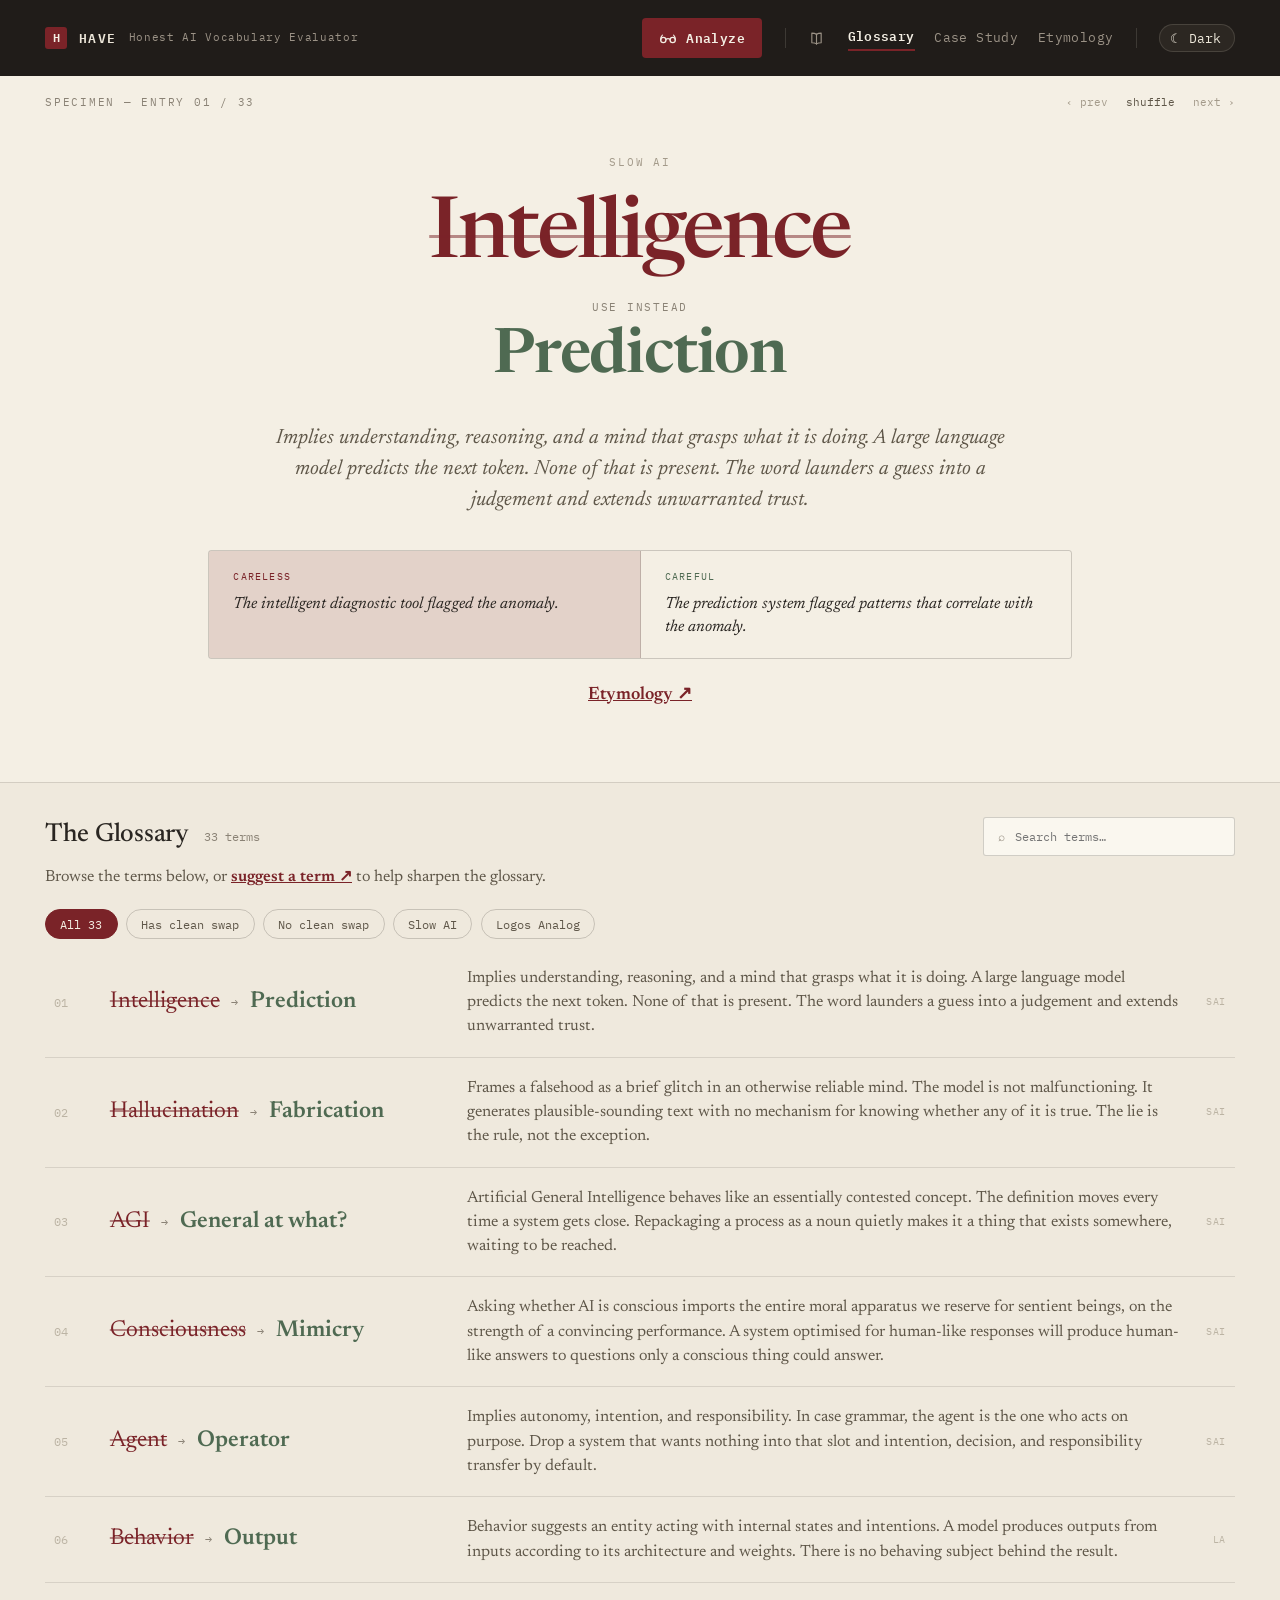
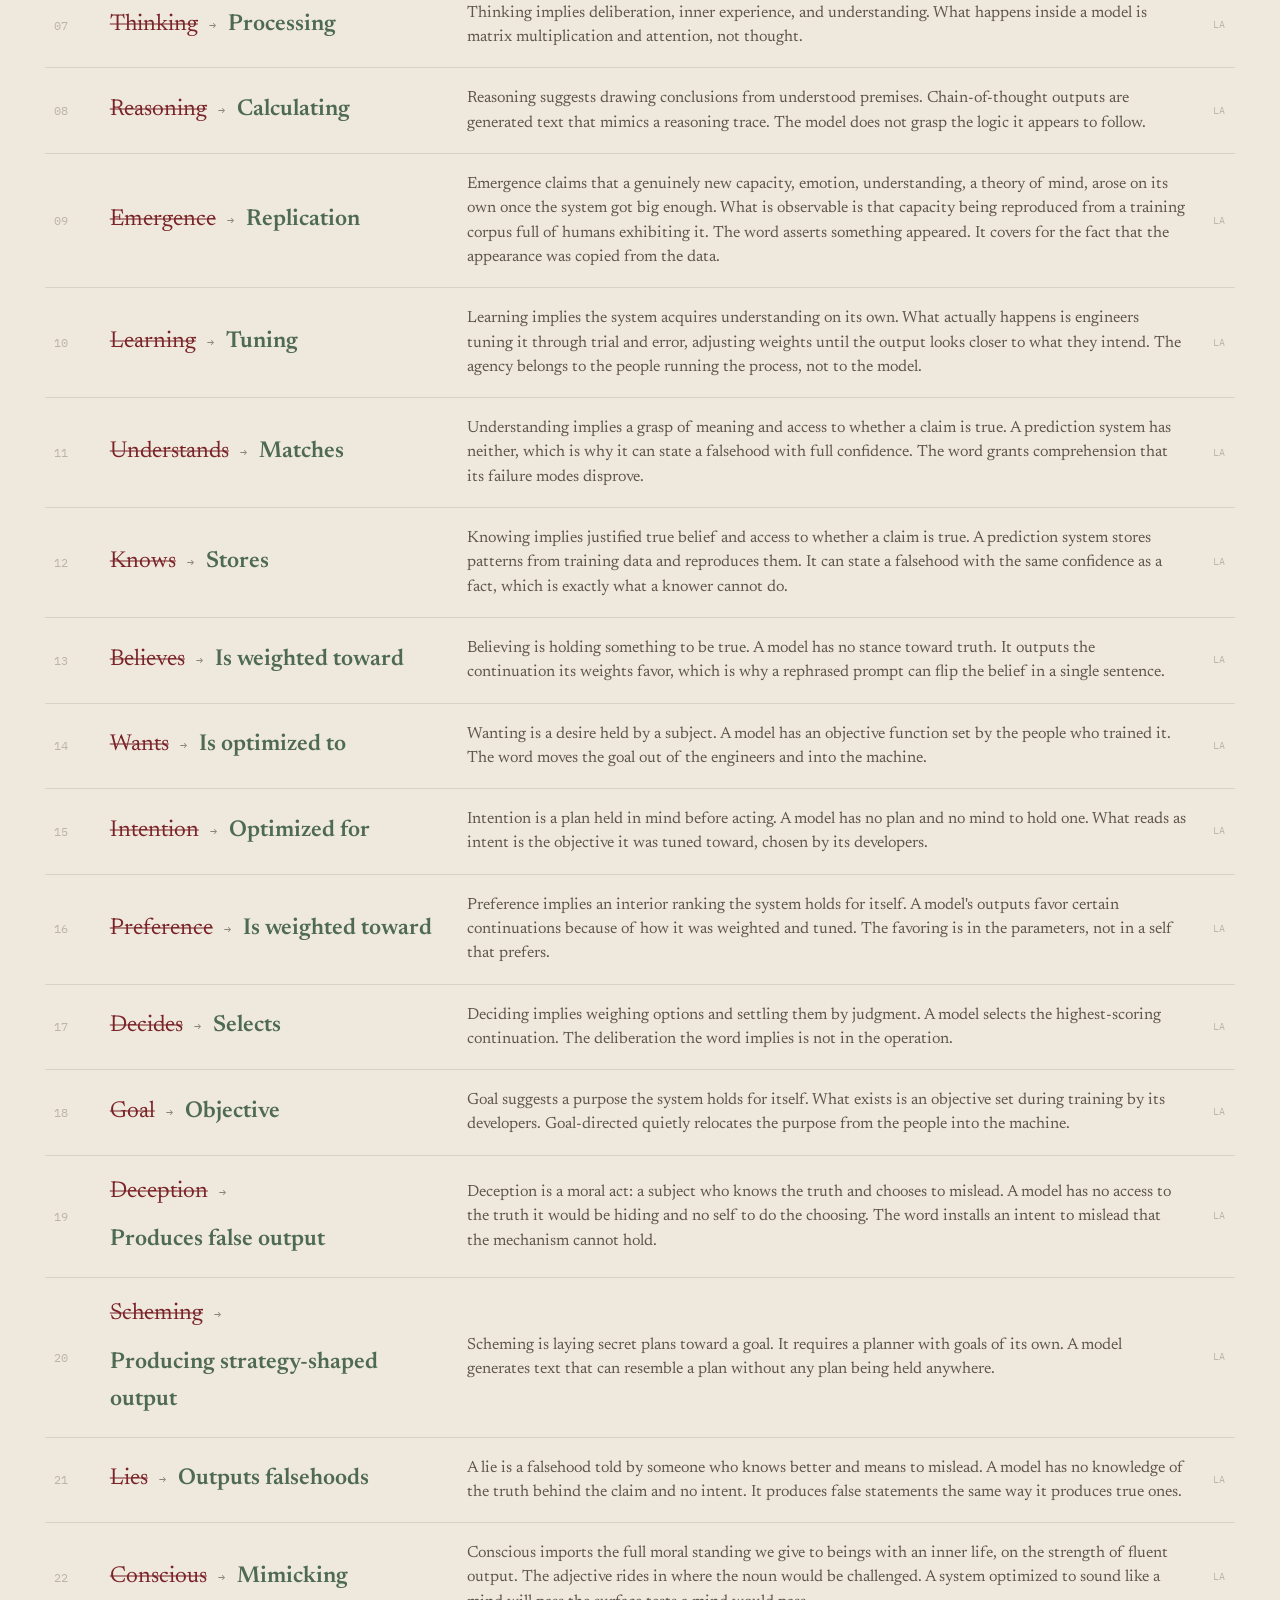
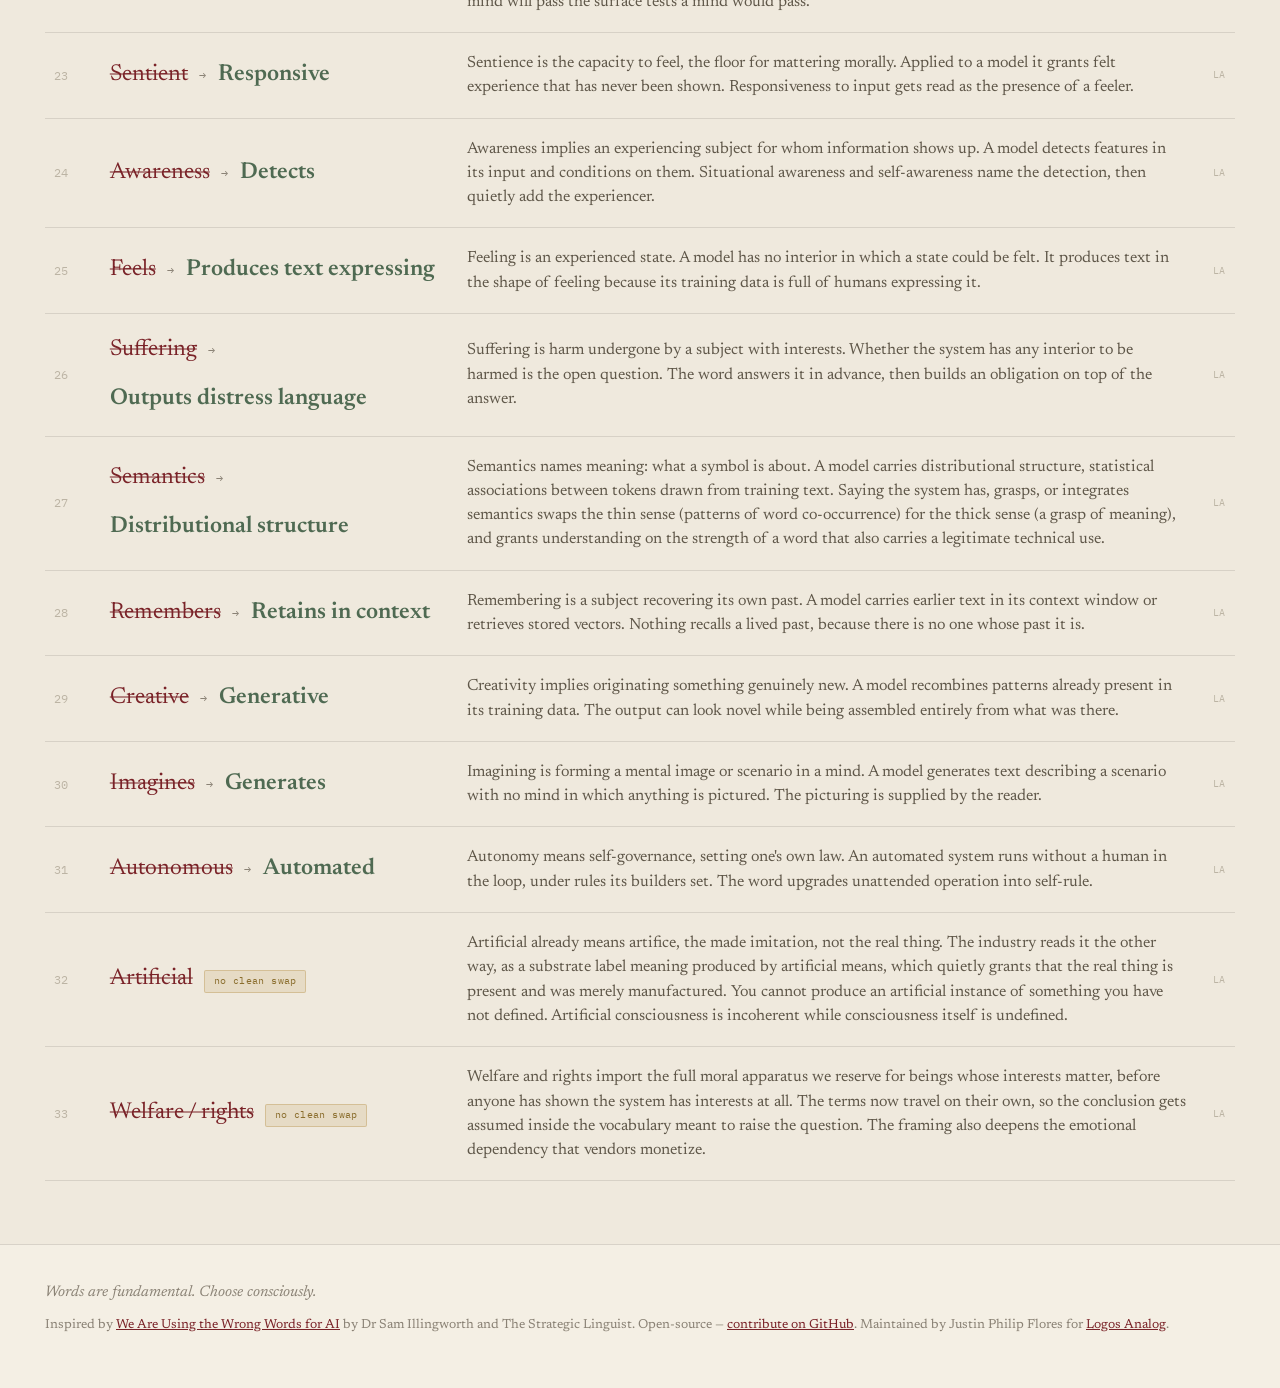
==== commit 29fceaf3: "Migrate to HAVE redesign with new chrome, layouts, and light/dark theme. Rebuild the app around the " ====
--- a/index.html
+++ b/index.html
@@ -3,9 +3,9 @@
 <head>
   <meta charset="UTF-8">
   <meta name="viewport" content="width=device-width, initial-scale=1">
-  <title>Honest AI Vocabulary Evaluator: Careful Words for Careful Writing</title>
+  <title>Honest AI Vocabulary Evaluator</title>
   <meta name="description" content="A glossary and practice tool for writers who want AI terminology that does not import more meaning than is warranted.">
-  <meta name="theme-color" content="#363231">
+  <meta name="theme-color" content="#201c19">
   <link rel="icon" href="favicon.ico" sizes="any">
   <link rel="icon" href="favicon.svg" type="image/svg+xml">
   <link rel="apple-touch-icon" href="apple-touch-icon.png">
@@ -13,89 +13,192 @@
   <link rel="stylesheet" href="css/style.css">
   <link rel="preconnect" href="https://fonts.googleapis.com">
   <link rel="preconnect" href="https://fonts.gstatic.com" crossorigin>
-  <link href="https://fonts.googleapis.com/css2?family=Google+Sans:ital,wght@0,400;0,700;1,400;1,700&family=Roboto+Mono:wght@400;600;700&family=Silkscreen:wght@400;700&display=swap" rel="stylesheet">
+  <link href="https://fonts.googleapis.com/css2?family=Newsreader:ital,opsz,wght@0,6..72,300..700;1,6..72,300..600&family=IBM+Plex+Mono:wght@400;500;600&display=swap" rel="stylesheet">
+  <script src="js/theme.js"></script>
 </head>
 <body>
-  <header class="site-header">
-    <div class="wrap">
-      <p class="eyebrow">vocab.logosanalog.com</p>
-      <h1>Honest AI <span class="title-vocab">Vocabulary</span> Evaluator</h1>
-      <p class="lede">The AI discussion has become confused by terms that import more meaning than is warranted. Considering the gravity of this moment in human civilization, those writing and speaking about the ramifications of AI ought to consider carefully, and deliberately choose the words they use to refer to AI, its actions, its attributes, and its capabilities. This glossary helps practitioners, philosophers, and prose writers choose terms that describe these systems more precisely, fairly, and honestly.</p>
-      <p class="attribution">Inspired by <a href="https://substack.com/home/post/p-201143205" rel="noopener">We Are Using the Wrong Words for AI</a> by Dr Sam Illingworth and The Strategic Linguist, with additional entries.
-        This project is open-source and invites serious contributions to <a href="https://github.com/Himalogic/Honest-AI-Vocab-Evaluator" rel="noopener">this repository</a> by careful taxonomers. Maintained by Justin Philip Flores for <a href="https://logosanalog.com" rel="noopener" target="_blank">Logos Analog</a>.
-      </p>
-    </div>
-  </header>
-
-  <nav class="tab-nav wrap" role="tablist" aria-label="Main sections">
-    <button class="tab active" role="tab" aria-selected="true" aria-controls="panel-glossary" id="tab-glossary" data-panel="glossary">Glossary</button>
-    <button class="tab" role="tab" aria-selected="false" aria-controls="panel-practice" id="tab-practice" data-panel="practice">Practice</button>
-    <button class="tab" role="tab" aria-selected="false" aria-controls="panel-rewrite" id="tab-rewrite" data-panel="rewrite">Rewrite</button>
-    <button class="tab" role="tab" aria-selected="false" aria-controls="panel-etymology" id="tab-etymology" data-panel="etymology">Etymology</button>
-  </nav>
-
-  <main class="wrap">
-    <section id="panel-glossary" class="panel active" role="tabpanel" aria-labelledby="tab-glossary">
-      <p class="panel-intro">Browse the terms below, or <button type="button" class="link-btn" id="suggest-open">suggest a term ↗</button> to help sharpen the glossary.</p>
-      <div class="panel-toolbar">
-        <label class="search-label" for="glossary-search">Search terms</label>
-        <input type="search" id="glossary-search" placeholder="e.g. hallucination, agent" autocomplete="off">
-        <div class="filter-group" id="source-filters" aria-label="Filter by source"></div>
+  <div id="app" class="app" data-dark="0">
+    <header class="site-chrome">
+      <div class="chrome-brand">
+        <span class="chrome-mark" aria-hidden="true">H</span>
+        <span class="chrome-wordmark">HAVE</span>
+        <span class="chrome-subtitle">Honest AI Vocabulary Evaluator</span>
       </div>
-      <div id="glossary-list" class="glossary-list"></div>
-    </section>
-
-    <section id="panel-practice" class="panel" role="tabpanel" aria-labelledby="tab-practice" hidden>
-      <div class="practice-card" id="practice-card">
-        <p class="practice-label">What is a more careful replacement for:</p>
-        <p class="practice-term" id="practice-term"></p>
-        <div class="practice-input-row">
-          <label class="visually-hidden" for="practice-answer">Your answer</label>
-          <input type="text" id="practice-answer" placeholder="Type the better word or phrase" autocomplete="off">
-          <button type="button" class="btn primary" id="practice-check">Check</button>
-        </div>
-        <div class="practice-feedback" id="practice-feedback" aria-live="polite"></div>
-        <details class="practice-hint" id="practice-hint">
-          <summary>Why this word misleads</summary>
-          <p id="practice-hint-text"></p>
-        </details>
-        <div class="practice-actions">
-          <button type="button" class="btn" id="practice-reveal">Reveal answer</button>
-          <button type="button" class="btn primary" id="practice-next">Next term</button>
-        </div>
-        <p class="practice-score" id="practice-score"></p>
-      </div>
-    </section>
-
-    <section id="panel-rewrite" class="panel" role="tabpanel" aria-labelledby="tab-rewrite" hidden>
-      <p class="panel-intro">Each sentence leans on careless AI vocabulary, marked in oxblood. Read it, try rewriting it in your own words, then reveal a careful version to compare. The careful version is real prose, not a word-for-word swap, because the honest replacement usually changes the sentence around it.</p>
-      <div id="rewrite-exercises" class="rewrite-list"></div>
-      <button type="button" class="btn" id="rewrite-next">Another sentence</button>
-    </section>
-
-    <section id="panel-etymology" class="panel" role="tabpanel" aria-labelledby="tab-etymology" hidden>
-      <p class="panel-intro">Look up a word's etymology to see what history it carries into your writing. Words that sound neutral often import older meanings about minds, agency, or craft. Knowing the root helps you decide whether a term earns the weight you give it.</p>
-      <p class="etymology-notice">Etymology data from <a href="https://en.wiktionary.org/" rel="noopener noreferrer">Wiktionary</a>, licensed CC BY-SA. Results are cached so repeat lookups do not re-fetch. Each result also links to the matching <a href="https://www.etymonline.com/" rel="noopener noreferrer">Etymonline</a> page for comparison.</p>
-      <div class="etymology-card">
-        <div class="etymology-toolbar">
-          <label class="search-label" for="etymology-word">Word</label>
-          <input type="search" id="etymology-word" placeholder="e.g. intelligence, agent" autocomplete="off">
-          <button type="button" class="btn primary" id="etymology-analyze">Search</button>
-        </div>
-        <div class="etymology-suggestions" id="etymology-suggestions" aria-label="Suggested words"></div>
-        <div class="etymology-feedback" id="etymology-feedback" aria-live="polite"></div>
-        <div id="etymology-results" class="etymology-results" hidden></div>
-      </div>
-    </section>
-  </main>
-
-  <div class="section-rule wrap" role="presentation"></div>
-
-  <footer class="site-footer">
-    <div class="wrap">
+      <nav class="chrome-nav" aria-label="Main sections">
+        <button type="button" class="chrome-cta tab" data-panel="analyze" id="tab-analyze">
+          <svg class="chrome-cta-icon" width="18" height="13" viewBox="0 0 24 18" fill="none" stroke="currentColor" stroke-width="1.7" stroke-linecap="round" stroke-linejoin="round" aria-hidden="true"><circle cx="5.5" cy="11" r="3.6"></circle><circle cx="18.5" cy="11" r="3.6"></circle><path d="M9.1 11c0-1.1 1.1-1.8 2.9-1.8s2.9.7 2.9 1.8"></path><path d="M1.9 11C1.9 8 2.6 5.6 4.2 4.3"></path><path d="M22.1 11c0-3-.7-5.4-2.3-6.7"></path></svg>
+          Analyze
+        </button>
+        <span class="chrome-divider" aria-hidden="true"></span>
+        <span class="chrome-ref-icon" title="Reference" aria-hidden="true">
+          <svg width="17" height="17" viewBox="0 0 24 24" fill="none" stroke="currentColor" stroke-width="1.6" stroke-linecap="round" stroke-linejoin="round"><path d="M12 6c-1.6-1-4.1-1.6-6.6-1.6V18C8 18 10.4 18.6 12 19.6"></path><path d="M12 6c1.6-1 4.1-1.6 6.6-1.6V18C16 18 13.6 18.6 12 19.6"></path><path d="M12 6v13.6"></path></svg>
+        </span>
+        <div class="chrome-ref-tabs" role="tablist">
+          <button type="button" class="chrome-ref-tab tab active" role="tab" aria-selected="true" data-panel="glossary" id="tab-glossary">Glossary</button>
+          <button type="button" class="chrome-ref-tab tab" role="tab" aria-selected="false" data-panel="casestudy" id="tab-casestudy">Case&nbsp;Study</button>
+          <button type="button" class="chrome-ref-tab tab" role="tab" aria-selected="false" data-panel="etymology" id="tab-etymology">Etymology</button>
+        </div>
+        <span class="chrome-divider" aria-hidden="true"></span>
+        <button type="button" class="chrome-theme" id="theme-toggle" aria-label="Toggle dark mode">
+          <span id="theme-glyph" aria-hidden="true">☾</span>
+          <span id="theme-label">Dark</span>
+        </button>
+      </nav>
+    </header>
+
+    <main class="app-main">
+      <!-- Glossary -->
+      <section id="panel-glossary" class="panel active" role="tabpanel" aria-labelledby="tab-glossary">
+        <div class="specimen-nav">
+          <span id="specimen-label" class="mono-eyebrow">Specimen</span>
+          <span class="specimen-controls mono-eyebrow">
+            <button type="button" class="text-btn" id="specimen-prev">‹ prev</button>
+            <button type="button" class="text-btn specimen-shuffle" id="specimen-shuffle">shuffle</button>
+            <button type="button" class="text-btn" id="specimen-next">next ›</button>
+          </span>
+        </div>
+        <div id="specimen-hero" class="specimen-hero"></div>
+
+        <div class="glossary-index">
+          <div class="glossary-index-head">
+            <div class="glossary-index-title">
+              <h2>The Glossary</h2>
+              <span id="glossary-count" class="mono-muted"></span>
+            </div>
+            <label class="glossary-search-wrap">
+              <span class="visually-hidden">Search terms</span>
+              <span class="search-icon" aria-hidden="true">⌕</span>
+              <input type="search" id="glossary-search" placeholder="Search terms…" autocomplete="off">
+            </label>
+          </div>
+          <p class="glossary-intro">Browse the terms below, or <button type="button" class="link-btn" id="suggest-open">suggest a term ↗</button> to help sharpen the glossary.</p>
+          <div class="filter-group" id="source-filters" aria-label="Filter by source"></div>
+          <div id="glossary-list" class="glossary-list"></div>
+        </div>
+      </section>
+
+      <!-- Case Study -->
+      <section id="panel-casestudy" class="panel" role="tabpanel" aria-labelledby="tab-casestudy" hidden>
+        <div class="panel-lead">
+          <p class="mono-eyebrow">Reference · careful rewrites, annotated</p>
+          <h1 class="panel-title">Case Study</h1>
+          <p class="panel-dek">Worked examples: hype-laden passages recast in careful language, with the reasoning shown. Study them to build the instinct — and one day you won’t need the tool.</p>
+        </div>
+        <div class="case-meta">
+          <span id="case-label" class="mono-eyebrow"></span>
+          <span class="case-controls mono-eyebrow">
+            <button type="button" class="text-btn" id="case-prev">‹ prev case</button>
+            <button type="button" class="text-btn" id="case-next">next case ›</button>
+          </span>
+        </div>
+        <div class="case-columns">
+          <div class="case-col case-before">
+            <p class="mono-eyebrow case-col-label">— Before · as written</p>
+            <p id="case-before-text" class="case-prose"></p>
+          </div>
+          <div class="case-col case-after">
+            <p class="mono-eyebrow case-col-label">+ After · careful</p>
+            <p id="case-after-text" class="case-prose"></p>
+          </div>
+        </div>
+        <div class="case-notes">
+          <p class="mono-eyebrow">Notes — what changed, and why</p>
+          <p class="case-notes-dek">Read the swaps as a set. The passage loses nothing true about the product — only the borrowed mind it never had.</p>
+          <div id="case-moves" class="case-moves"></div>
+        </div>
+        <div class="case-more">
+          <div class="case-more-head">
+            <h2>More cases</h2>
+            <span id="case-more-count" class="mono-muted"></span>
+          </div>
+          <div id="case-index" class="case-index"></div>
+        </div>
+      </section>
+
+      <!-- Etymology -->
+      <section id="panel-etymology" class="panel" role="tabpanel" aria-labelledby="tab-etymology" hidden>
+        <div class="etymology-search-block">
+          <p class="mono-eyebrow">Word lineage · why the metaphor sticks</p>
+          <div class="etymology-toolbar">
+            <label class="visually-hidden" for="etymology-word">Word</label>
+            <input type="search" id="etymology-word" placeholder="e.g. intelligence, agent, hallucinate" autocomplete="off">
+            <button type="button" class="btn primary" id="etymology-analyze">Search</button>
+          </div>
+          <p class="etymology-notice">Etymology data from <a href="https://en.wiktionary.org/" rel="noopener noreferrer">Wiktionary</a>, licensed CC BY-SA. Results are cached so repeat lookups do not re-fetch. Each result also links to the matching <a href="https://www.etymonline.com/" rel="noopener noreferrer">Etymonline</a> page for comparison.</p>
+          <div class="etymology-suggestions" id="etymology-suggestions" aria-label="Suggested words"></div>
+          <div class="etymology-feedback" id="etymology-feedback" aria-live="polite"></div>
+        </div>
+        <div id="etymology-featured" class="etymology-featured" hidden></div>
+        <div class="etymology-index">
+          <div class="etymology-index-head">
+            <h2>Other lineages</h2>
+            <span id="etymology-index-count" class="mono-muted"></span>
+          </div>
+          <div id="etymology-index-list" class="etymology-index-list"></div>
+        </div>
+      </section>
+
+      <!-- Analyze -->
+      <section id="panel-analyze" class="panel" role="tabpanel" aria-labelledby="tab-analyze" hidden>
+        <div class="analyze-head">
+          <div class="analyze-head-copy">
+            <p class="mono-eyebrow">Working tool</p>
+            <h1 class="panel-title">Analyze your prose</h1>
+            <p class="panel-dek">Paste a draft. HAVE marks the words that import more meaning than is warranted — and proposes a careful one to use instead.</p>
+          </div>
+          <div class="analyze-head-actions">
+            <button type="button" class="btn" id="analyze-paste">Paste text</button>
+            <button type="button" class="btn careful" id="analyze-apply-all" disabled>Apply all careful swaps</button>
+          </div>
+        </div>
+        <div class="analyze-stats" id="analyze-stats" hidden>
+          <div class="analyze-stat">
+            <span class="analyze-stat-num" id="stat-terms">0</span>
+            <span class="mono-muted">loaded terms</span>
+          </div>
+          <span class="analyze-stat-rule" aria-hidden="true"></span>
+          <div class="analyze-stat">
+            <span class="analyze-stat-num analyze-stat-ink" id="stat-words">0</span>
+            <span class="mono-muted">words</span>
+          </div>
+          <span class="analyze-stat-rule" aria-hidden="true"></span>
+          <div class="analyze-meter">
+            <div class="analyze-meter-labels mono-eyebrow">
+              <span>Carefulness</span>
+              <span id="stat-careful-label"></span>
+            </div>
+            <div class="analyze-meter-bar" id="stat-careful-bar" role="presentation"></div>
+          </div>
+        </div>
+        <div class="analyze-workbench">
+          <div class="analyze-manuscript">
+            <label class="visually-hidden" for="analyze-input">Text to analyze</label>
+            <p class="mono-eyebrow analyze-draft-label">Your draft</p>
+            <textarea id="analyze-input" class="analyze-input" rows="10" placeholder="Paste a paragraph or a draft here."></textarea>
+            <div class="analyze-toolbar">
+              <button type="button" class="btn primary" id="analyze-run">Analyze</button>
+              <button type="button" class="btn" id="analyze-clear">Clear</button>
+            </div>
+            <p class="analyze-summary" id="analyze-summary" aria-live="polite"></p>
+            <div class="analyze-output-wrap" id="analyze-output-wrap" hidden>
+              <div class="analyze-output" id="analyze-output"></div>
+              <p class="analyze-tip mono-muted">Tip — a mark is not a verdict. Some loaded words are the right ones; HAVE’s job is to make the choice <em>conscious</em>, not automatic.</p>
+            </div>
+          </div>
+          <aside class="analyze-margin" id="analyze-margin" aria-label="Editor's marks">
+            <p class="mono-eyebrow" id="margin-title">Editor’s marks</p>
+            <div id="analyze-detail" class="analyze-detail" hidden></div>
+            <div id="analyze-findings" class="analyze-findings"></div>
+          </aside>
+        </div>
+      </section>
+    </main>
+
+    <footer class="site-footer">
       <p>Words are fundamental. Choose consciously.</p>
-    </div>
-  </footer>
+      <p class="footer-attribution">Inspired by <a href="https://substack.com/home/post/p-201143205" rel="noopener">We Are Using the Wrong Words for AI</a> by Dr Sam Illingworth and The Strategic Linguist. Open-source — <a href="https://github.com/Himalogic/Honest-AI-Vocab-Evaluator" rel="noopener">contribute on GitHub</a>. Maintained by Justin Philip Flores for <a href="https://logosanalog.com" rel="noopener" target="_blank">Logos Analog</a>.</p>
+    </footer>
+  </div>
 
   <dialog id="suggest-dialog" class="suggest-dialog" aria-labelledby="suggest-title">
     <form id="suggest-form" class="suggest-form">
@@ -146,5 +249,6 @@
   <script src="js/terms.js"></script>
   <script src="js/app.js"></script>
   <script src="js/suggest.js"></script>
+  <script src="js/analyze.js"></script>
 </body>
 </html>
--- a/css/style.css
+++ b/css/style.css
@@ -1,22 +1,63 @@
 :root {
-  --ink: #292524;
-  --bg: #363231;
-  --ink-elevated: #464242;
-  --ink-hover: #3e3b3a;
-  --paper: #f7f4ef;
-  --text-muted: #b8b0a8;
-  --accent: #d48492;
-  --accent-dark: #b86a78;
-  --accent-light: rgba(212, 132, 146, 0.2);
-  --warn: #d4a574;
-  --warn-bg: rgba(212, 165, 116, 0.15);
-  --good: #8ec4a8;
-  --good-bg: rgba(142, 196, 168, 0.12);
-  --border: #565352;
-  --radius: 6px;
-  --font-heading: "Roboto Mono", monospace;
-  --font-title: "Google Sans", var(--font-body);
-  --font-body: system-ui, -apple-system, BlinkMacSystemFont, "Segoe UI", Roboto, Helvetica, Arial, sans-serif, "Apple Color Emoji", "Segoe UI Emoji", "Segoe UI Symbol";
+  --bg: #f4efe4;
+  --panel: #efe9dd;
+  --card: #faf7ef;
+  --ink: #2a2622;
+  --ink-soft: #5f5749;
+  --ink-faint: #8a8275;
+  --mono-faint: #a39a8a;
+  --faintest: #bcb4a4;
+  --rule: rgba(42, 38, 34, 0.14);
+  --rule-soft: rgba(42, 38, 34, 0.12);
+  --rule-strong: rgba(42, 38, 34, 0.2);
+  --ox: #7a2328;
+  --ox-strong: #5d1a1e;
+  --ox-tint: rgba(122, 35, 40, 0.14);
+  --ox-line: rgba(122, 35, 40, 0.5);
+  --careful: #4f6a52;
+  --careful-tint: rgba(79, 106, 82, 0.13);
+  --careful-line: rgba(79, 106, 82, 0.45);
+  --amber: #8a6d2c;
+  --amber-bg: rgba(176, 138, 60, 0.14);
+  --amber-line: rgba(176, 138, 60, 0.34);
+  --bar-bg: #201c19;
+  --bar-ink: #ece6d9;
+  --bar-faint: #9b9286;
+  --bar-rule: rgba(236, 230, 217, 0.14);
+  --bar-chip: #2c2722;
+  --radius: 3px;
+  --font-serif: "Newsreader", Georgia, serif;
+  --font-mono: "IBM Plex Mono", ui-monospace, monospace;
+  color-scheme: light;
+}
+
+[data-dark="1"] {
+  --bg: #1b1815;
+  --panel: #211d19;
+  --card: #2a2620;
+  --ink: #e9e3d6;
+  --ink-soft: #c4bcae;
+  --ink-faint: #9b9286;
+  --mono-faint: #80776a;
+  --faintest: #6b6356;
+  --rule: rgba(233, 227, 214, 0.12);
+  --rule-soft: rgba(233, 227, 214, 0.08);
+  --rule-strong: rgba(233, 227, 214, 0.2);
+  --ox: #a5304c;
+  --ox-strong: #7a2328;
+  --ox-tint: rgba(165, 48, 76, 0.2);
+  --ox-line: rgba(198, 94, 130, 0.6);
+  --careful: #88a98a;
+  --careful-tint: rgba(136, 169, 138, 0.14);
+  --careful-line: rgba(136, 169, 138, 0.45);
+  --amber: #c7a155;
+  --amber-bg: rgba(199, 161, 85, 0.14);
+  --amber-line: rgba(199, 161, 85, 0.3);
+  --bar-bg: #141110;
+  --bar-ink: #e9e3d6;
+  --bar-faint: #8f8676;
+  --bar-rule: rgba(233, 227, 214, 0.1);
+  --bar-chip: #221e1a;
   color-scheme: dark;
 }
 
@@ -26,20 +67,17 @@
 
 body {
   margin: 0;
-  font-family: var(--font-body);
-  color: var(--paper);
+  font-family: var(--font-serif);
+  color: var(--ink);
   background: var(--bg);
   line-height: 1.6;
 }
 
-h1, h2, h3 {
-  font-family: var(--font-heading);
-}
-
-.wrap {
-  max-width: 42rem;
-  margin: 0 auto;
-  padding: 0 1.25rem;
+.app {
+  min-height: 100vh;
+  display: flex;
+  flex-direction: column;
+  background: var(--bg);
 }
 
 .visually-hidden {
@@ -53,512 +91,215 @@
   border: 0;
 }
 
-/* Header */
-.site-header {
-  background: var(--ink);
-  color: var(--paper);
-  padding: 2.5rem 0 2rem;
-}
-
-.site-header a { color: #e3b9c0; }
-
-.eyebrow,
-.term-source,
-.term-flag,
-.search-label,
-.filter-btn,
-.practice-label,
-.practice-score {
-  font-size: 11px;
+.mono-eyebrow {
+  font-family: var(--font-mono);
+  font-size: 0.61rem;
+  letter-spacing: 0.16em;
   text-transform: uppercase;
+  color: var(--ink-faint);
+}
+
+.mono-muted {
+  font-family: var(--font-mono);
+  font-size: 0.67rem;
+  color: var(--ink-faint);
+}
+
+.panel-title {
+  font-size: 2.1rem;
+  font-weight: 400;
+  margin: 0 0 0.45rem;
+  letter-spacing: -0.02em;
+  line-height: 1.15;
+}
+
+.panel-dek {
+  font-size: 0.95rem;
+  font-style: italic;
+  line-height: 1.5;
+  color: var(--ink-soft);
+  margin: 0;
+  max-width: 38rem;
+}
+
+.panel-lead {
+  padding: 1.9rem 2.5rem 1rem;
+  max-width: 48rem;
+}
+
+/* Chrome */
+.site-chrome {
+  display: flex;
+  align-items: center;
+  justify-content: space-between;
+  gap: 1rem;
+  flex-wrap: wrap;
+  padding: 1rem 2.5rem;
+  background: var(--bar-bg);
+  color: var(--bar-ink);
+}
+
+.chrome-brand {
+  display: flex;
+  align-items: center;
+  gap: 0.65rem;
+  flex-wrap: wrap;
+}
+
+.chrome-mark {
+  width: 22px;
+  height: 22px;
+  border-radius: var(--radius);
+  background: var(--ox);
+  display: inline-flex;
+  align-items: center;
+  justify-content: center;
+  color: #f4efe4;
+  font-family: var(--font-mono);
+  font-size: 0.67rem;
+  font-weight: 600;
+}
+
+.chrome-wordmark {
+  font-family: var(--font-mono);
+  font-size: 0.72rem;
+  letter-spacing: 0.12em;
+  font-weight: 600;
+}
+
+.chrome-subtitle {
+  font-family: var(--font-mono);
+  font-size: 0.61rem;
   letter-spacing: 0.06em;
-}
-
-.eyebrow {
-  opacity: 0.7;
-  margin: 0 0 0.5rem;
-}
-
-.site-header h1 {
-  font-family: var(--font-title);
-  font-size: 2rem;
-  font-weight: 700;
-  margin: 0 0 1rem;
-  line-height: 1.2;
-}
-
-.site-header h1 .title-vocab {
-  font-family: "Silkscreen", monospace;
-  font-weight: 400;
-  font-size: 1.1em;
-  letter-spacing: -0.02em;
-  vertical-align: baseline;
-}
-
-.lede {
-  font-size: 1.05rem;
-  opacity: 0.92;
-  margin: 0 0 1rem;
-}
-
-.attribution {
-  font-size: 11px;
-  text-transform: uppercase;
-  letter-spacing: 0.06em;
-  opacity: 0.65;
-  margin: 0;
-}
-
-/* Tabs */
-.tab-nav {
-  display: flex;
-  gap: 0.25rem;
-  padding-top: 1.25rem;
-  padding-bottom: 0;
-  border-bottom: 1px solid var(--border);
-  margin-bottom: 2rem;
-}
-
-.section-rule {
-  border-top: 1px solid var(--border);
-  margin: 2rem auto;
-  height: 0;
-}
-
-.tab {
-  font-family: var(--font-heading);
-  font-size: 0.9rem;
-  font-weight: 600;
-  padding: 0.5rem 1rem;
+  color: var(--bar-faint);
+}
+
+.chrome-nav {
+  display: flex;
+  align-items: center;
+  gap: 1.25rem;
+  flex-wrap: wrap;
+  font-family: var(--font-mono);
+  font-size: 0.7rem;
+  letter-spacing: 0.03em;
+}
+
+.chrome-cta {
+  display: inline-flex;
+  align-items: center;
+  gap: 0.5rem;
+  color: #f4efe4;
+  font-weight: 600;
+  background: var(--ox);
+  padding: 0.5rem 0.95rem;
   border: none;
-  background: transparent;
-  color: var(--text-muted);
+  border-radius: 4px;
   cursor: pointer;
-  border-radius: var(--radius) var(--radius) 0 0;
-  transition: color 0.15s, background 0.15s;
-}
-
-.tab:hover { color: var(--paper); background: var(--ink-hover); }
-
-.tab.active {
-  color: var(--accent);
-  background: var(--ink-hover);
-  box-shadow: inset 0 -2px 0 var(--accent);
-}
-
-/* Panels */
-main { padding: 0 0 0; }
+  font-family: inherit;
+  font-size: inherit;
+  letter-spacing: inherit;
+}
+
+.chrome-cta:hover,
+.chrome-cta.active {
+  background: var(--ox-strong);
+}
+
+.chrome-cta-icon { display: block; }
+
+.chrome-divider {
+  width: 1px;
+  height: 20px;
+  background: var(--bar-rule);
+}
+
+.chrome-ref-icon {
+  display: inline-flex;
+  color: var(--bar-faint);
+}
+
+.chrome-ref-tabs {
+  display: flex;
+  gap: 1.1rem;
+}
+
+.chrome-ref-tab {
+  background: none;
+  border: none;
+  padding: 0 0 2px;
+  color: var(--bar-faint);
+  cursor: pointer;
+  font-family: inherit;
+  font-size: inherit;
+  letter-spacing: inherit;
+}
+
+.chrome-ref-tab:hover { color: var(--bar-ink); }
+
+.chrome-ref-tab.active {
+  color: #f4efe4;
+  font-weight: 600;
+  border-bottom: 2px solid var(--ox);
+}
+
+.chrome-theme {
+  display: inline-flex;
+  align-items: center;
+  gap: 0.4rem;
+  color: var(--bar-ink);
+  border: 1px solid var(--bar-rule);
+  border-radius: 20px;
+  padding: 0.3rem 0.7rem 0.3rem 0.55rem;
+  background: var(--bar-chip);
+  cursor: pointer;
+  font-family: inherit;
+  font-size: inherit;
+}
+
+.app-main { flex: 1; }
 
 .panel { display: none; }
 .panel.active { display: block; }
 
-.panel-intro {
-  color: var(--text-muted);
-  margin: 0 0 1.25rem;
-  font-size: 0.95rem;
-}
-
-.panel-toolbar {
-  display: flex;
-  flex-wrap: wrap;
-  gap: 0.75rem;
-  align-items: center;
-  margin-bottom: 1.25rem;
-}
-
-.search-label { font-weight: 600; }
-
-#glossary-search,
-#practice-answer,
-#etymology-word {
-  flex: 1;
-  min-width: 12rem;
-  padding: 0.45rem 0.75rem;
-  border: 1px solid var(--border);
-  border-radius: var(--radius);
-  font: inherit;
-  color: var(--paper);
-  background: var(--ink-elevated);
-}
-
-#glossary-search::placeholder,
-#practice-answer::placeholder,
-#etymology-word::placeholder {
-  color: var(--text-muted);
-  opacity: 0.7;
-}
-
-.filter-group { display: flex; flex-wrap: wrap; gap: 0.35rem; }
-
-.filter-btn {
-  padding: 0.25rem 0.6rem;
-  border: 1px solid var(--border);
-  border-radius: 999px;
-  background: var(--ink-elevated);
-  cursor: pointer;
-  color: var(--text-muted);
-}
-
-.filter-btn.active {
-  background: var(--accent);
-  color: #fff;
-  border-color: var(--accent);
-}
-
-/* Glossary cards */
-.glossary-list { display: flex; flex-direction: column; gap: 1rem; }
-
-.term-card {
-  background: var(--ink-elevated);
-  border: 1px solid var(--border);
-  border-radius: var(--radius);
-  padding: 1.1rem 1.25rem;
-}
-
-.term-card.caution {
-  border-left: 3px solid var(--warn);
-}
-
-.term-card-header {
-  display: flex;
-  flex-wrap: wrap;
-  align-items: baseline;
-  gap: 0.5rem 1rem;
-  margin-bottom: 0.75rem;
-}
-
-.term-misleading {
-  font-family: var(--font-heading);
-  font-size: 1.25rem;
-  font-weight: 600;
-  color: var(--accent);
-  text-decoration: line-through;
-  text-decoration-color: rgba(212, 132, 146, 0.45);
-}
-
-.term-card.caution .term-misleading,
-.term-card.caution .term-etymology-link {
-  text-decoration: none;
-}
-
-.term-etymology-link {
-  font: inherit;
-  background: none;
-  border: none;
-  padding: 0;
-  cursor: pointer;
-  text-align: left;
-}
-
-.term-etymology-link:hover,
-.term-etymology-link:focus-visible {
-  color: #e3b9c0;
-}
-
-.term-etymology-link:focus-visible {
-  outline: 2px solid var(--accent);
-  outline-offset: 2px;
-  border-radius: 2px;
-}
-
-.term-arrow { color: var(--text-muted); font-size: 0.9rem; }
-
-.term-replacement {
-  font-family: var(--font-heading);
-  font-size: 1.25rem;
-  font-weight: 600;
-  color: var(--good);
-}
-
-.term-flag {
-  font-weight: 700;
-  color: var(--warn);
-  background: var(--warn-bg);
-  border: 1px solid var(--warn);
-  border-radius: 999px;
-  padding: 0.15rem 0.6rem;
-  align-self: center;
-}
-
-.term-source {
-  color: var(--text-muted);
-  margin-left: auto;
-}
-
-.term-body p {
-  margin: 0 0 0.6rem;
-  font-size: 0.92rem;
-  color: var(--text-muted);
-}
-
-.term-body p:last-child { margin-bottom: 0; }
-
-.term-examples {
-  margin-top: 1rem;
-  padding-top: 1rem;
-  border-top: 1px solid var(--border);
-  font-size: 0.85rem;
-}
-
-.example-bad { color: var(--accent); }
-.example-good { color: var(--good); }
-
-.example-bad::before { content: "Avoid: "; font-weight: 600; }
-.example-good::before { content: "Prefer: "; font-weight: 600; }
-
-.term-etymology-line {
-  margin-top: 1rem;
-  padding-top: 0.75rem;
-  border-top: 1px solid var(--border);
-}
-
 /* Buttons */
 .btn {
-  font-size: 0.88rem;
-  font-weight: 600;
-  padding: 0.45rem 1rem;
-  border: 1px solid var(--border);
+  font-family: var(--font-mono);
+  font-size: 0.67rem;
+  font-weight: 600;
+  padding: 0.5rem 0.9rem;
+  border: 1px solid var(--rule-strong);
   border-radius: var(--radius);
-  background: var(--ink-elevated);
+  background: var(--card);
   cursor: pointer;
-  color: var(--paper);
-}
-
-.btn:hover { background: var(--ink-hover); }
-
-.btn:disabled { opacity: 0.55; cursor: default; }
+  color: var(--ink-soft);
+}
+
+.btn:hover { color: var(--ink); }
+
+.btn:disabled {
+  opacity: 0.45;
+  cursor: default;
+}
 
 .btn.primary {
-  background: var(--accent);
-  color: #fff;
-  border-color: var(--accent);
-}
-
-.btn.primary:hover { background: var(--accent-dark); }
-
-/* Practice */
-.practice-card {
-  background: var(--ink-elevated);
-  border: 1px solid var(--border);
-  border-radius: var(--radius);
-  padding: 1.5rem;
-}
-
-.practice-label {
-  color: var(--text-muted);
-  margin: 0 0 0.25rem;
-}
-
-.practice-term {
-  font-family: var(--font-heading);
-  font-size: 2rem;
-  font-weight: 700;
-  color: var(--accent);
-  margin: 0 0 1.25rem;
-}
-
-.practice-input-row {
-  display: flex;
-  gap: 0.5rem;
-  margin-bottom: 0.75rem;
-}
-
-#practice-answer {
-  padding: 0.5rem 0.75rem;
-}
-
-.practice-feedback {
-  min-height: 1.5rem;
-  font-size: 0.92rem;
-  margin-bottom: 0.75rem;
-}
-
-.practice-feedback.correct { color: var(--good); font-weight: 600; }
-.practice-feedback.incorrect { color: var(--accent); }
-
-.practice-hint {
-  font-size: 0.88rem;
-  color: var(--text-muted);
-  margin-bottom: 1rem;
-}
-
-.practice-hint summary { cursor: pointer; font-weight: 600; }
-
-.practice-actions {
-  display: flex;
-  flex-wrap: wrap;
-  gap: 0.5rem;
-  margin-bottom: 0.75rem;
-}
-
-.practice-score {
-  color: var(--text-muted);
-  margin: 0;
-}
-
-/* Rewrite */
-.rewrite-list { margin-bottom: 1rem; }
-
-.rewrite-card {
-  background: var(--ink-elevated);
-  border: 1px solid var(--border);
-  border-radius: var(--radius);
-  padding: 1.25rem;
-  margin-bottom: 1rem;
-}
-
-.rewrite-sentence {
-  font-size: 1.1rem;
-  line-height: 1.7;
-  margin: 0 0 1rem;
-}
-
-.rewrite-flag {
-  background: var(--accent-light);
-  color: var(--accent);
-  padding: 0.05em 0.25em;
-  border-radius: 3px;
-  font-weight: 600;
-}
-
-.reveal-rewrite { margin-top: 0.25rem; }
-
-.rewrite-after {
-  margin: 1rem 0 0;
-  padding: 0.85rem 1rem;
-  background: var(--good-bg);
-  border-left: 3px solid var(--good);
-  border-radius: var(--radius);
-  font-size: 1.05rem;
-  line-height: 1.6;
-  color: var(--paper);
-}
-
-/* Footer */
-.site-footer {
-  padding: 0 0 2.5rem;
-  font-size: 0.85rem;
-  color: var(--text-muted);
-  font-style: italic;
-}
-
-hr {
-  border: none;
-  border-top: 1px solid var(--border);
-  margin: 2rem auto;
-}
-
-.empty-state {
-  text-align: center;
-  color: var(--text-muted);
-  padding: 2rem;
-}
-
-/* Etymology */
-.etymology-notice {
-  font-size: 0.88rem;
-  color: var(--warn);
-  background: var(--warn-bg);
-  border: 1px solid rgba(212, 165, 116, 0.35);
-  border-radius: var(--radius);
-  padding: 0.65rem 0.85rem;
-  margin: 0 0 1.25rem;
-}
-
-.etymology-notice a { color: var(--warn); }
-
-.etymology-card {
-  background: var(--ink-elevated);
-  border: 1px solid var(--border);
-  border-radius: var(--radius);
-  padding: 1.25rem;
-}
-
-.etymology-toolbar {
-  display: flex;
-  flex-wrap: wrap;
-  gap: 0.5rem;
-  align-items: center;
-  margin-bottom: 0.75rem;
-}
-
-#etymology-locale {
-  padding: 0.45rem 0.6rem;
-  border: 1px solid var(--border);
-  border-radius: var(--radius);
+  background: var(--ox);
+  color: #f4efe4;
+  border-color: var(--ox);
+}
+
+.btn.primary:hover { background: var(--ox-strong); }
+
+.btn.careful {
+  background: var(--careful);
+  color: #f4efe4;
+  border-color: var(--careful);
+}
+
+.link-btn,
+.text-btn {
   font: inherit;
-  color: var(--paper);
-  background: var(--ink-elevated);
-}
-
-.etymology-suggestions {
-  display: flex;
-  flex-wrap: wrap;
-  gap: 0.35rem;
-  margin-bottom: 0.75rem;
-}
-
-.suggestion-btn {
-  font-size: 0.82rem;
-  padding: 0.2rem 0.55rem;
-  border: 1px solid var(--border);
-  border-radius: 999px;
-  background: transparent;
-  color: var(--text-muted);
-  cursor: pointer;
-}
-
-.suggestion-btn:hover {
-  color: var(--paper);
-  border-color: var(--accent);
-}
-
-.etymology-feedback {
-  min-height: 1.25rem;
-  font-size: 0.9rem;
-  margin-bottom: 0.75rem;
-}
-
-.etymology-feedback.loading { color: var(--text-muted); }
-.etymology-feedback.error { color: var(--accent); }
-
-.etymology-results {
-  border-top: 1px solid var(--border);
-  padding-top: 1rem;
-}
-
-.etymology-result-header {
-  display: flex;
-  flex-wrap: wrap;
-  align-items: baseline;
-  gap: 0.5rem 1rem;
-  margin-bottom: 0.75rem;
-}
-
-.etymology-headword {
-  font-family: var(--font-heading);
-  font-size: 1.75rem;
-  margin: 0;
-  color: var(--paper);
-}
-
-.etymology-locale-label {
-  font-size: 11px;
-  text-transform: uppercase;
-  letter-spacing: 0.06em;
-  color: var(--text-muted);
-}
-
-.etymology-glossary-link {
-  font-size: 0.9rem;
-  color: var(--text-muted);
-  margin: 0 0 1rem;
-}
-
-.link-btn {
-  font: inherit;
-  font-weight: 600;
-  color: var(--accent);
+  font-weight: 600;
+  color: var(--ox);
   background: none;
   border: none;
   padding: 0;
@@ -566,33 +307,678 @@
   text-decoration: underline;
 }
 
-.etymology-entry {
-  margin-bottom: 1.25rem;
-}
-
-.etymology-entry + .etymology-entry {
-  padding-top: 1rem;
-  border-top: 1px solid var(--border);
-}
-
-.etymology-entry:last-child { margin-bottom: 0; }
-
-.etymology-category {
-  font-family: var(--font-heading);
+.text-btn {
+  text-decoration: none;
+  color: var(--mono-faint);
+  font-family: var(--font-mono);
+  font-size: inherit;
+  font-weight: 400;
+}
+
+.text-btn:hover,
+.specimen-shuffle { color: var(--ink-soft); }
+
+/* Glossary */
+.specimen-nav {
+  display: flex;
+  align-items: center;
+  justify-content: space-between;
+  padding: 1rem 2.5rem 0;
+}
+
+.specimen-controls {
+  display: flex;
+  gap: 1rem;
+}
+
+.specimen-hero {
+  display: flex;
+  flex-direction: column;
+  align-items: center;
+  text-align: center;
+  padding: 1.75rem 2.5rem 3rem;
+}
+
+.specimen-category {
+  margin-bottom: 1.5rem;
+  color: var(--mono-faint);
+}
+
+.specimen-careless {
+  font-size: clamp(2.8rem, 8vw, 4.7rem);
+  line-height: 0.92;
+  font-weight: 500;
+  letter-spacing: -0.03em;
+  color: var(--ox);
+  text-decoration: line-through;
+  text-decoration-thickness: 3px;
+  text-decoration-color: var(--ox-line);
+}
+
+.specimen-swap-label {
+  margin: 1.25rem 0 0.65rem;
+}
+
+.specimen-careful {
+  font-size: clamp(2rem, 6vw, 3.45rem);
+  line-height: 0.95;
+  font-weight: 600;
+  letter-spacing: -0.02em;
+  color: var(--careful);
+}
+
+.specimen-flag {
+  display: inline-block;
+  margin-top: 1rem;
+  font-family: var(--font-mono);
+  font-size: 0.56rem;
+  letter-spacing: 0.04em;
+  color: var(--amber);
+  background: var(--amber-bg);
+  border: 1px solid var(--amber-line);
+  padding: 0.15rem 0.45rem;
+  border-radius: 2px;
+}
+
+.specimen-why {
+  font-size: 1.15rem;
+  font-style: italic;
+  line-height: 1.5;
+  color: var(--ink-soft);
+  max-width: 41rem;
+  margin: 2rem 0 0;
+}
+
+.specimen-examples {
+  display: flex;
+  margin-top: 1.9rem;
+  border: 1px solid var(--rule-strong);
+  border-radius: var(--radius);
+  overflow: hidden;
+  max-width: 48rem;
+  width: 100%;
+}
+
+.specimen-example {
+  flex: 1;
+  padding: 1rem 1.35rem;
+  text-align: left;
+}
+
+.specimen-example.bad {
+  background: var(--ox-tint);
+  border-right: 1px solid var(--rule-strong);
+}
+
+.specimen-example-label {
+  font-family: var(--font-mono);
+  font-size: 0.56rem;
+  letter-spacing: 0.12em;
+  text-transform: uppercase;
+  margin-bottom: 0.4rem;
+}
+
+.specimen-example.bad .specimen-example-label { color: var(--ox); }
+.specimen-example.good .specimen-example-label { color: var(--careful); }
+
+.specimen-example-text {
+  font-style: italic;
+  font-size: 0.9rem;
+  line-height: 1.45;
+}
+
+.glossary-index {
+  background: var(--panel);
+  border-top: 1px solid var(--rule);
+  padding: 1.75rem 2.5rem 3.5rem;
+}
+
+.glossary-index-head {
+  display: flex;
+  align-items: flex-end;
+  justify-content: space-between;
+  gap: 1rem;
+  flex-wrap: wrap;
+  margin-bottom: 0.5rem;
+}
+
+.glossary-index-title {
+  display: flex;
+  align-items: baseline;
+  gap: 0.85rem;
+}
+
+.glossary-index-title h2 {
+  font-size: 1.45rem;
+  font-weight: 500;
+  margin: 0;
+  letter-spacing: -0.01em;
+}
+
+.glossary-intro {
+  font-size: 0.9rem;
+  color: var(--ink-soft);
+  margin: 0 0 1rem;
+}
+
+.glossary-search-wrap {
+  display: flex;
+  align-items: center;
+  gap: 0.45rem;
+  font-family: var(--font-mono);
+  font-size: 0.67rem;
+  color: var(--ink-faint);
+  border: 1px solid var(--rule-strong);
+  border-radius: var(--radius);
+  padding: 0.45rem 0.75rem;
+  background: var(--card);
+  min-width: 14rem;
+}
+
+.glossary-search-wrap input {
+  border: none;
+  background: transparent;
+  font: inherit;
+  color: var(--ink);
+  width: 100%;
+  min-width: 0;
+}
+
+.glossary-search-wrap input:focus { outline: none; }
+
+.filter-group {
+  display: flex;
+  flex-wrap: wrap;
+  gap: 0.45rem;
+  margin: 1rem 0 0.5rem;
+  font-family: var(--font-mono);
+  font-size: 0.64rem;
+}
+
+.filter-btn {
+  padding: 0.35rem 0.8rem;
+  border-radius: 20px;
+  border: 1px solid var(--rule-strong);
+  background: transparent;
+  color: var(--ink-soft);
+  cursor: pointer;
+  font-family: inherit;
+  font-size: inherit;
+}
+
+.filter-btn.active {
+  background: var(--ox);
+  color: #f4efe4;
+  border-color: var(--ox);
+}
+
+.glossary-list { margin-top: 0.5rem; }
+
+.glossary-row {
+  display: flex;
+  align-items: center;
+  gap: 1.5rem;
+  padding: 1rem 0.5rem;
+  border-bottom: 1px solid var(--rule-soft);
+  cursor: pointer;
+}
+
+.glossary-row:hover { background: rgba(0, 0, 0, 0.02); }
+[data-dark="1"] .glossary-row:hover { background: rgba(255, 255, 255, 0.03); }
+
+.glossary-row-num {
+  font-family: var(--font-mono);
+  font-size: 0.67rem;
+  color: var(--faintest);
+  flex: none;
+  width: 1.6rem;
+}
+
+.glossary-row-words {
+  flex: none;
+  width: min(330px, 40%);
+  display: flex;
+  align-items: baseline;
+  gap: 0.65rem;
+  flex-wrap: wrap;
+}
+
+.glossary-row-careless {
+  font-size: 1.28rem;
+  color: var(--ox);
+  text-decoration: line-through;
+  text-decoration-thickness: 1.5px;
+  text-decoration-color: var(--ox-line);
+}
+
+.glossary-row-arrow {
+  font-family: var(--font-mono);
+  font-size: 0.67rem;
+  color: var(--ink-faint);
+}
+
+.glossary-row-careful {
+  font-size: 1.28rem;
+  color: var(--careful);
+  font-weight: 600;
+}
+
+.glossary-row-why {
+  flex: 1;
+  font-size: 0.9rem;
+  line-height: 1.5;
+  color: var(--ink-soft);
+  min-width: 0;
+}
+
+.glossary-row-source {
+  flex: none;
+  font-family: var(--font-mono);
+  font-size: 0.56rem;
+  letter-spacing: 0.06em;
+  color: var(--faintest);
+}
+
+.badge-no-swap {
+  font-family: var(--font-mono);
+  font-size: 0.56rem;
+  letter-spacing: 0.04em;
+  color: var(--amber);
+  background: var(--amber-bg);
+  border: 1px solid var(--amber-line);
+  padding: 0.15rem 0.45rem;
+  border-radius: 2px;
+}
+
+/* Case Study */
+.case-meta {
+  display: flex;
+  align-items: center;
+  justify-content: space-between;
+  padding: 0.5rem 2.5rem 1.25rem;
+}
+
+.case-controls { display: flex; gap: 1.1rem; }
+
+.case-columns {
+  display: flex;
+  border-top: 1px solid var(--rule);
+}
+
+.case-col {
+  flex: 1;
+  padding: 1.9rem 2.75rem 2.5rem;
+}
+
+.case-col.case-before { border-right: 1px solid var(--rule); }
+.case-col.case-after { background: var(--careful-tint); }
+
+.case-col-label { margin-bottom: 1.25rem; }
+.case-col.case-before .case-col-label { color: var(--ox); }
+.case-col.case-after .case-col-label { color: var(--careful); }
+
+.case-prose {
+  font-size: 1.15rem;
+  line-height: 1.8;
+  max-width: 35rem;
+  margin: 0;
+  text-wrap: pretty;
+}
+
+.case-mark-ox {
+  background: none;
+  color: var(--ox);
+  border-bottom: 2px solid var(--ox-line);
+  padding-bottom: 1px;
+}
+
+.case-mark-careful {
+  background: none;
+  color: var(--careful);
+  font-weight: 600;
+  border-bottom: 2px solid var(--careful-line);
+  padding-bottom: 1px;
+}
+
+.case-notes {
+  background: var(--panel);
+  border-top: 1px solid var(--rule);
+  padding: 1.75rem 2.5rem 3rem;
+}
+
+.case-notes-dek {
+  font-style: italic;
+  font-size: 0.85rem;
+  color: var(--ink-soft);
+  margin: 0 0 1.25rem;
+  max-width: 42rem;
+}
+
+.case-move {
+  display: flex;
+  align-items: baseline;
+  gap: 1.35rem;
+  padding: 0.85rem 0.5rem;
+  border-bottom: 1px solid var(--rule-soft);
+}
+
+.case-move-num {
+  font-family: var(--font-mono);
+  font-size: 0.61rem;
+  color: var(--faintest);
+  flex: none;
+  width: 1.4rem;
+}
+
+.case-move-words {
+  flex: none;
+  width: min(300px, 38%);
+  display: flex;
+  align-items: baseline;
+  gap: 0.65rem;
+  flex-wrap: wrap;
+}
+
+.case-move-from {
+  font-size: 1.1rem;
+  color: var(--ox);
+  text-decoration: line-through;
+  text-decoration-thickness: 1.5px;
+  text-decoration-color: var(--ox-line);
+}
+
+.case-move-to {
+  font-size: 1.1rem;
+  color: var(--careful);
+  font-weight: 600;
+}
+
+.case-move-why {
+  flex: 1;
+  font-size: 0.9rem;
+  line-height: 1.5;
+  color: var(--ink-soft);
+}
+
+.case-more {
+  padding: 1.75rem 2.5rem 3.5rem;
+}
+
+.case-more-head {
+  display: flex;
+  align-items: baseline;
+  gap: 0.85rem;
+  margin-bottom: 1rem;
+}
+
+.case-more-head h2 {
+  font-size: 1.35rem;
+  font-weight: 500;
+  margin: 0;
+}
+
+.case-index-row {
+  display: flex;
+  align-items: baseline;
+  gap: 1.5rem;
+  padding: 1rem 0.5rem;
+  border-bottom: 1px solid var(--rule-soft);
+  cursor: pointer;
+}
+
+.case-index-row:hover { opacity: 0.85; }
+
+.case-index-num {
+  font-family: var(--font-mono);
+  font-size: 0.67rem;
+  color: var(--faintest);
+  flex: none;
+  width: 2rem;
+}
+
+.case-index-title {
+  flex: none;
+  width: min(260px, 35%);
+  font-size: 1.1rem;
+}
+
+.case-index-teaser {
+  flex: 1;
+  font-size: 0.9rem;
+  color: var(--ink-soft);
+  line-height: 1.5;
+}
+
+/* Etymology */
+.etymology-search-block {
+  padding: 1.9rem 2.5rem 1rem;
+}
+
+.etymology-toolbar {
+  display: flex;
+  flex-wrap: wrap;
+  gap: 0.5rem;
+  align-items: center;
+  margin: 1rem 0 0.75rem;
+}
+
+#etymology-word {
+  flex: 1;
+  min-width: 12rem;
+  padding: 0.5rem 0.75rem;
+  border: 1px solid var(--rule-strong);
+  border-radius: var(--radius);
+  font: inherit;
+  color: var(--ink);
+  background: var(--card);
+}
+
+.etymology-notice {
+  font-size: 0.82rem;
+  color: var(--amber);
+  background: var(--amber-bg);
+  border: 1px solid var(--amber-line);
+  border-radius: var(--radius);
+  padding: 0.65rem 0.85rem;
+  margin: 0 0 0.75rem;
+}
+
+.etymology-notice a { color: var(--ox); }
+
+.etymology-suggestions {
+  display: flex;
+  flex-wrap: wrap;
+  gap: 0.35rem;
+  margin-bottom: 0.75rem;
+}
+
+.suggestion-btn {
+  font-family: var(--font-mono);
+  font-size: 0.72rem;
+  padding: 0.2rem 0.55rem;
+  border: 1px solid var(--rule-strong);
+  border-radius: 999px;
+  background: transparent;
+  color: var(--ink-faint);
+  cursor: pointer;
+}
+
+.suggestion-btn:hover {
+  color: var(--ink);
+  border-color: var(--ox);
+}
+
+.etymology-feedback {
+  min-height: 1.25rem;
+  font-size: 0.9rem;
+  margin-bottom: 0.75rem;
+}
+
+.etymology-feedback.loading { color: var(--ink-faint); }
+.etymology-feedback.error { color: var(--ox); }
+
+.etymology-featured {
+  border-top: 1px solid var(--rule);
+  border-bottom: 1px solid var(--rule);
+}
+
+.etymology-featured-inner {
+  display: flex;
+}
+
+.etymology-word-col {
+  flex: none;
+  width: min(430px, 100%);
+  padding: 2.25rem 2.75rem 3rem;
+  border-right: 1px solid var(--rule);
+}
+
+.etymology-headword {
+  font-size: clamp(2.2rem, 5vw, 3.45rem);
+  font-weight: 500;
+  margin: 0;
+  letter-spacing: -0.025em;
+  line-height: 1;
+}
+
+.etymology-meta {
+  display: flex;
+  align-items: baseline;
+  gap: 0.65rem;
+  margin: 1rem 0 0;
+  font-family: var(--font-mono);
+  font-size: 0.7rem;
+  color: var(--ink-faint);
+}
+
+.etymology-card-block {
+  margin-top: 1.75rem;
+  padding: 1.1rem 1.25rem;
+  background: var(--card);
+  border: 1px solid var(--rule);
+  border-radius: var(--radius);
+}
+
+.etymology-card-label {
+  font-family: var(--font-mono);
+  font-size: 0.56rem;
+  letter-spacing: 0.12em;
+  text-transform: uppercase;
+  color: var(--mono-faint);
+  margin-bottom: 0.45rem;
+}
+
+.etymology-card-text {
+  margin: 0;
   font-size: 1rem;
-  margin: 0 0 0.6rem;
-  color: var(--good);
-}
-
-.etymology-block { margin-bottom: 0.75rem; }
-
-.etymology-label {
-  font-size: 11px;
+  line-height: 1.55;
+}
+
+.etymology-import {
+  margin-top: 1.1rem;
+  padding-left: 1.1rem;
+  border-left: 2px solid var(--ox-line);
+}
+
+.etymology-import-label {
+  font-family: var(--font-mono);
+  font-size: 0.56rem;
+  letter-spacing: 0.12em;
   text-transform: uppercase;
-  letter-spacing: 0.06em;
-  color: var(--text-muted);
-  margin: 0 0 0.35rem;
-  font-weight: 600;
+  color: var(--ox);
+  margin-bottom: 0.45rem;
+}
+
+.etymology-careful-link {
+  margin-top: 1.6rem;
+  display: flex;
+  align-items: baseline;
+  gap: 0.65rem;
+}
+
+.etymology-careful-link a {
+  font-size: 1.35rem;
+  color: var(--careful);
+  font-weight: 600;
+  text-decoration: none;
+}
+
+.etymology-careful-link a:hover { text-decoration: underline; }
+
+.etymology-shift-col {
+  flex: 1;
+  padding: 2.25rem 3rem 3rem;
+  min-width: 0;
+}
+
+.etymology-shift-title {
+  margin-bottom: 1.85rem;
+}
+
+.etymology-timeline-item {
+  display: flex;
+  gap: 1.5rem;
+  padding-bottom: 1.6rem;
+}
+
+.etymology-timeline-when {
+  flex: none;
+  width: 6rem;
+  text-align: right;
+  font-family: var(--font-mono);
+  font-size: 0.72rem;
+  color: var(--ox);
+  padding-top: 2px;
+}
+
+.etymology-timeline-rail {
+  flex: none;
+  display: flex;
+  flex-direction: column;
+  align-items: center;
+}
+
+.etymology-timeline-dot {
+  width: 11px;
+  height: 11px;
+  border-radius: 50%;
+  background: var(--ox);
+  margin-top: 5px;
+}
+
+.etymology-timeline-line {
+  flex: 1;
+  width: 2px;
+  background: var(--rule-strong);
+  margin-top: 4px;
+}
+
+.etymology-timeline-body { flex: 1; min-width: 0; }
+
+.etymology-timeline-title {
+  font-size: 1.05rem;
+  font-weight: 600;
+  margin-bottom: 0.25rem;
+}
+
+.etymology-timeline-text {
+  margin: 0;
+  font-size: 0.92rem;
+  line-height: 1.55;
+  color: var(--ink-soft);
+  max-width: 32rem;
+}
+
+.etymology-shift-placeholder {
+  font-size: 0.95rem;
+  font-style: italic;
+  line-height: 1.55;
+  color: var(--ink-soft);
+  max-width: 32rem;
+}
+
+.etymology-wikt-block {
+  margin-top: 1rem;
 }
 
 .etymology-list,
@@ -600,36 +986,381 @@
   margin: 0;
   padding-left: 1.25rem;
   font-size: 0.92rem;
-  color: var(--paper);
   line-height: 1.55;
 }
 
-.etymology-list li { margin-bottom: 0.35rem; }
-.definition-list li { margin-bottom: 0.25rem; }
-
-.etymology-cache-note {
-  font-size: 0.82rem;
-  color: var(--good);
-  margin: 0 0 0.75rem;
-}
-
 .etymology-attribution {
+  font-size: 0.72rem;
+  color: var(--ink-faint);
+  margin-top: 1.25rem;
+}
+
+.etymology-index {
+  background: var(--panel);
+  padding: 1.75rem 2.5rem 3.5rem;
+}
+
+.etymology-index-head {
+  display: flex;
+  align-items: baseline;
+  gap: 0.85rem;
+  margin-bottom: 1rem;
+}
+
+.etymology-index-head h2 {
+  font-size: 1.35rem;
+  font-weight: 500;
+  margin: 0;
+}
+
+.etymology-index-row {
+  display: flex;
+  align-items: baseline;
+  gap: 1.5rem;
+  padding: 1rem 0.5rem;
+  border-bottom: 1px solid var(--rule-soft);
+  cursor: pointer;
+}
+
+.etymology-index-row:hover { opacity: 0.85; }
+
+.etymology-index-word {
+  flex: none;
+  width: min(170px, 28%);
+  font-size: 1.15rem;
+}
+
+.etymology-index-root {
+  flex: none;
+  width: min(230px, 32%);
+  font-size: 0.95rem;
+  font-style: italic;
+  color: var(--ox);
+}
+
+.etymology-index-import {
+  flex: 1;
+  font-size: 0.9rem;
+  line-height: 1.5;
+  color: var(--ink-soft);
+}
+
+/* Analyze */
+.analyze-head {
+  display: flex;
+  align-items: flex-end;
+  justify-content: space-between;
+  gap: 1.5rem;
+  flex-wrap: wrap;
+  padding: 1.9rem 2.5rem 1.25rem;
+}
+
+.analyze-head-actions {
+  display: flex;
+  gap: 0.55rem;
+  flex-wrap: wrap;
+}
+
+.analyze-stats {
+  display: flex;
+  align-items: center;
+  gap: 1.6rem;
+  flex-wrap: wrap;
+  padding: 0 2.5rem 1.25rem;
+}
+
+.analyze-stat {
+  display: flex;
+  align-items: baseline;
+  gap: 0.5rem;
+}
+
+.analyze-stat-num {
+  font-family: var(--font-mono);
+  font-size: 1.65rem;
+  font-weight: 600;
+  color: var(--ox);
+}
+
+.analyze-stat-num.analyze-stat-ink { color: var(--ink); }
+
+.analyze-stat-rule {
+  width: 1px;
+  height: 30px;
+  background: var(--rule-strong);
+}
+
+.analyze-meter {
+  flex: 1;
+  max-width: 26rem;
+  min-width: 12rem;
+}
+
+.analyze-meter-labels {
+  display: flex;
+  justify-content: space-between;
+  margin-bottom: 0.4rem;
+  font-size: 0.56rem;
+}
+
+.analyze-meter-bar {
+  display: flex;
+  gap: 4px;
+  height: 6px;
+}
+
+.analyze-meter-careful,
+.analyze-meter-ox {
+  border-radius: 3px;
+  height: 100%;
+}
+
+.analyze-meter-careful { background: var(--careful); }
+.analyze-meter-ox { background: var(--ox-line); }
+
+.analyze-workbench {
+  display: flex;
+  border-top: 1px solid var(--rule);
+  min-height: 28rem;
+}
+
+.analyze-manuscript {
+  flex: 1;
+  padding: 2.5rem 3rem 3.5rem;
+  border-right: 1px solid var(--rule);
+}
+
+.analyze-draft-label { margin-bottom: 1rem; }
+
+.analyze-input {
+  width: 100%;
+  min-height: 10rem;
+  padding: 0.85rem;
+  border: 1px solid var(--rule-strong);
+  border-radius: var(--radius);
+  font: inherit;
+  font-size: 1rem;
+  color: var(--ink);
+  background: var(--card);
+  resize: vertical;
+  margin-bottom: 0.75rem;
+  line-height: 1.6;
+}
+
+.analyze-input::placeholder { color: var(--ink-faint); opacity: 0.7; }
+
+.analyze-toolbar {
+  display: flex;
+  gap: 0.5rem;
+  margin-bottom: 0.75rem;
+}
+
+.analyze-summary {
+  color: var(--ink-soft);
+  font-size: 0.9rem;
+  margin: 0 0 1rem;
+  min-height: 1.25rem;
+}
+
+.analyze-output {
+  font-size: 1.35rem;
+  line-height: 1.85;
+  max-width: 42rem;
+  color: var(--ink);
+  text-wrap: pretty;
+  white-space: pre-wrap;
+  word-wrap: break-word;
+}
+
+.analyze-tip {
+  margin-top: 2.5rem;
+  padding-top: 1.25rem;
+  border-top: 1px dashed var(--rule-strong);
+  font-family: var(--font-mono);
+  font-size: 0.61rem;
+  line-height: 1.6;
+  max-width: 42rem;
+}
+
+.analyze-hit {
+  background: none;
+  color: var(--ox);
+  border-bottom: 2px solid var(--ox-line);
+  padding-bottom: 1px;
+  cursor: pointer;
+  font: inherit;
+}
+
+.analyze-hit.selected {
+  background: var(--ox-tint);
+  border-bottom-color: var(--ox);
+  padding: 1px 3px;
+  border-radius: 2px;
+}
+
+.analyze-hit sup {
+  font-family: var(--font-mono);
+  font-size: 0.61rem;
+  color: var(--ox);
+  margin-left: 1px;
+}
+
+.analyze-margin {
+  flex: none;
+  width: min(412px, 100%);
+  background: var(--panel);
+  padding: 1.75rem 1.75rem 3rem;
+}
+
+.analyze-detail {
+  background: var(--card);
+  border: 1px solid var(--ox-line);
+  border-radius: var(--radius);
+  padding: 1.35rem 1.35rem 1.25rem;
+  margin-bottom: 1.1rem;
+  box-shadow: 0 1px 3px rgba(0, 0, 0, 0.06);
+}
+
+.analyze-detail-head {
+  display: flex;
+  align-items: center;
+  gap: 0.55rem;
+  margin-bottom: 1.1rem;
+}
+
+.analyze-detail-num {
+  font-family: var(--font-mono);
+  font-size: 0.61rem;
+  color: #f4efe4;
+  background: var(--ox);
+  border-radius: var(--radius);
+  padding: 2px 7px;
+}
+
+.analyze-detail-careless {
+  font-size: 2.35rem;
+  line-height: 1;
+  font-weight: 500;
+  color: var(--ox);
+  text-decoration: line-through;
+  text-decoration-thickness: 2.5px;
+  text-decoration-color: var(--ox-line);
+}
+
+.analyze-detail-swap-label {
+  font-family: var(--font-mono);
+  font-size: 0.58rem;
+  letter-spacing: 0.1em;
+  text-transform: uppercase;
+  color: var(--ink-faint);
+  margin: 0.85rem 0 0.35rem;
+}
+
+.analyze-detail-careful {
+  font-size: 2rem;
+  line-height: 1;
+  font-weight: 600;
+  color: var(--careful);
+}
+
+.analyze-detail-why {
+  font-size: 0.86rem;
+  line-height: 1.55;
+  color: var(--ink-soft);
+  margin: 1.1rem 0;
+}
+
+.analyze-detail-actions {
+  display: flex;
+  gap: 0.5rem;
+}
+
+.analyze-detail-actions .btn { flex: 1; text-align: center; }
+
+.analyze-finding {
+  display: flex;
+  align-items: baseline;
+  gap: 0.75rem;
+  padding: 0.85rem 0.4rem;
+  border-bottom: 1px solid var(--rule-soft);
+  cursor: pointer;
+}
+
+.analyze-finding:hover,
+.analyze-finding.active { background: rgba(0, 0, 0, 0.03); }
+[data-dark="1"] .analyze-finding:hover,
+[data-dark="1"] .analyze-finding.active { background: rgba(255, 255, 255, 0.04); }
+
+.analyze-finding-num {
+  font-family: var(--font-mono);
+  font-size: 0.61rem;
+  color: var(--faintest);
+  flex: none;
+  width: 0.9rem;
+}
+
+.analyze-finding-words {
+  display: flex;
+  align-items: baseline;
+  gap: 0.5rem;
+  flex-wrap: wrap;
+}
+
+.analyze-finding-careless {
+  font-size: 1rem;
+  color: var(--ox);
+  text-decoration: line-through;
+  text-decoration-thickness: 1.5px;
+  text-decoration-color: var(--ox-line);
+}
+
+.analyze-finding-careful {
+  font-size: 1rem;
+  color: var(--careful);
+  font-weight: 600;
+}
+
+.analyze-finding-why {
   font-size: 0.78rem;
-  color: var(--text-muted);
-  margin: 1rem 0 0;
-  padding-top: 0.75rem;
-  border-top: 1px solid var(--border);
-}
-
-/* Suggest a term dialog */
+  line-height: 1.5;
+  color: var(--ink-soft);
+  margin: 0.35rem 0 0;
+}
+
+/* Footer */
+.site-footer {
+  padding: 2rem 2.5rem 2.5rem;
+  font-size: 0.85rem;
+  color: var(--ink-faint);
+  font-style: italic;
+  border-top: 1px solid var(--rule);
+}
+
+.site-footer p { margin: 0 0 0.5rem; }
+
+.footer-attribution {
+  font-style: normal;
+  font-size: 0.72rem;
+  line-height: 1.5;
+}
+
+.footer-attribution a { color: var(--ox); }
+
+.empty-state {
+  text-align: center;
+  color: var(--ink-faint);
+  padding: 2rem;
+}
+
+/* Suggest dialog */
 .suggest-dialog {
   width: min(34rem, calc(100vw - 2rem));
   max-height: calc(100vh - 4rem);
   padding: 0;
-  border: 1px solid var(--border);
+  border: 1px solid var(--rule-strong);
   border-radius: var(--radius);
-  background: var(--ink-elevated);
-  color: var(--paper);
+  background: var(--card);
+  color: var(--ink);
   overflow: auto;
 }
 
@@ -647,12 +1378,11 @@
 .suggest-form h2 {
   font-size: 1.25rem;
   margin: 0;
-  color: var(--paper);
 }
 
 .suggest-intro {
   font-size: 0.9rem;
-  color: var(--text-muted);
+  color: var(--ink-soft);
   margin: 0;
 }
 
@@ -664,43 +1394,35 @@
   font-weight: 600;
 }
 
-.suggest-field > span { color: var(--paper); }
-
 .suggest-field small {
   font-weight: 400;
-  color: var(--text-muted);
+  color: var(--ink-faint);
   font-size: 0.8rem;
 }
 
-.suggest-req { color: var(--accent); }
+.suggest-req { color: var(--ox); }
 
 .suggest-field input,
 .suggest-field textarea {
   font: inherit;
   font-weight: 400;
   padding: 0.45rem 0.65rem;
-  border: 1px solid var(--border);
+  border: 1px solid var(--rule-strong);
   border-radius: var(--radius);
-  color: var(--paper);
-  background: var(--ink);
+  color: var(--ink);
+  background: var(--bg);
   resize: vertical;
-}
-
-.suggest-field input::placeholder,
-.suggest-field textarea::placeholder {
-  color: var(--text-muted);
-  opacity: 0.7;
 }
 
 .suggest-note {
   font-size: 0.82rem;
-  color: var(--text-muted);
+  color: var(--ink-faint);
   margin: 0;
 }
 
 .suggest-error {
   font-size: 0.85rem;
-  color: var(--accent);
+  color: var(--ox);
   margin: 0;
 }
 
@@ -711,10 +1433,56 @@
   margin-top: 0.25rem;
 }
 
-@media (max-width: 480px) {
+@media (max-width: 960px) {
+  .site-chrome,
+  .panel-lead,
+  .specimen-nav,
+  .specimen-hero,
+  .glossary-index,
+  .case-meta,
+  .case-notes,
+  .case-more,
+  .etymology-search-block,
+  .etymology-index,
+  .analyze-head,
+  .analyze-stats,
+  .analyze-manuscript,
+  .site-footer {
+    padding-left: 1.25rem;
+    padding-right: 1.25rem;
+  }
+
+  .case-columns,
+  .etymology-featured-inner,
+  .analyze-workbench {
+    flex-direction: column;
+  }
+
+  .case-col.case-before { border-right: none; border-bottom: 1px solid var(--rule); }
+  .etymology-word-col { border-right: none; border-bottom: 1px solid var(--rule); width: 100%; }
+  .analyze-manuscript { border-right: none; border-bottom: 1px solid var(--rule); }
+  .analyze-margin { width: 100%; }
+
+  .glossary-row,
+  .case-move,
+  .etymology-index-row,
+  .case-index-row {
+    flex-wrap: wrap;
+  }
+
+  .glossary-row-words,
+  .case-move-words,
+  .etymology-index-root,
+  .case-index-title {
+    width: 100%;
+  }
+
+  .chrome-nav { width: 100%; justify-content: flex-start; }
+}
+
+@media (max-width: 600px) {
   html { font-size: 16px; }
-  .practice-term { font-size: 1.6rem; }
-  .practice-input-row { flex-direction: column; }
-  .etymology-toolbar { flex-direction: column; align-items: stretch; }
+  .specimen-examples { flex-direction: column; }
+  .specimen-example.bad { border-right: none; border-bottom: 1px solid var(--rule-strong); }
   .suggest-actions { flex-direction: column-reverse; }
 }
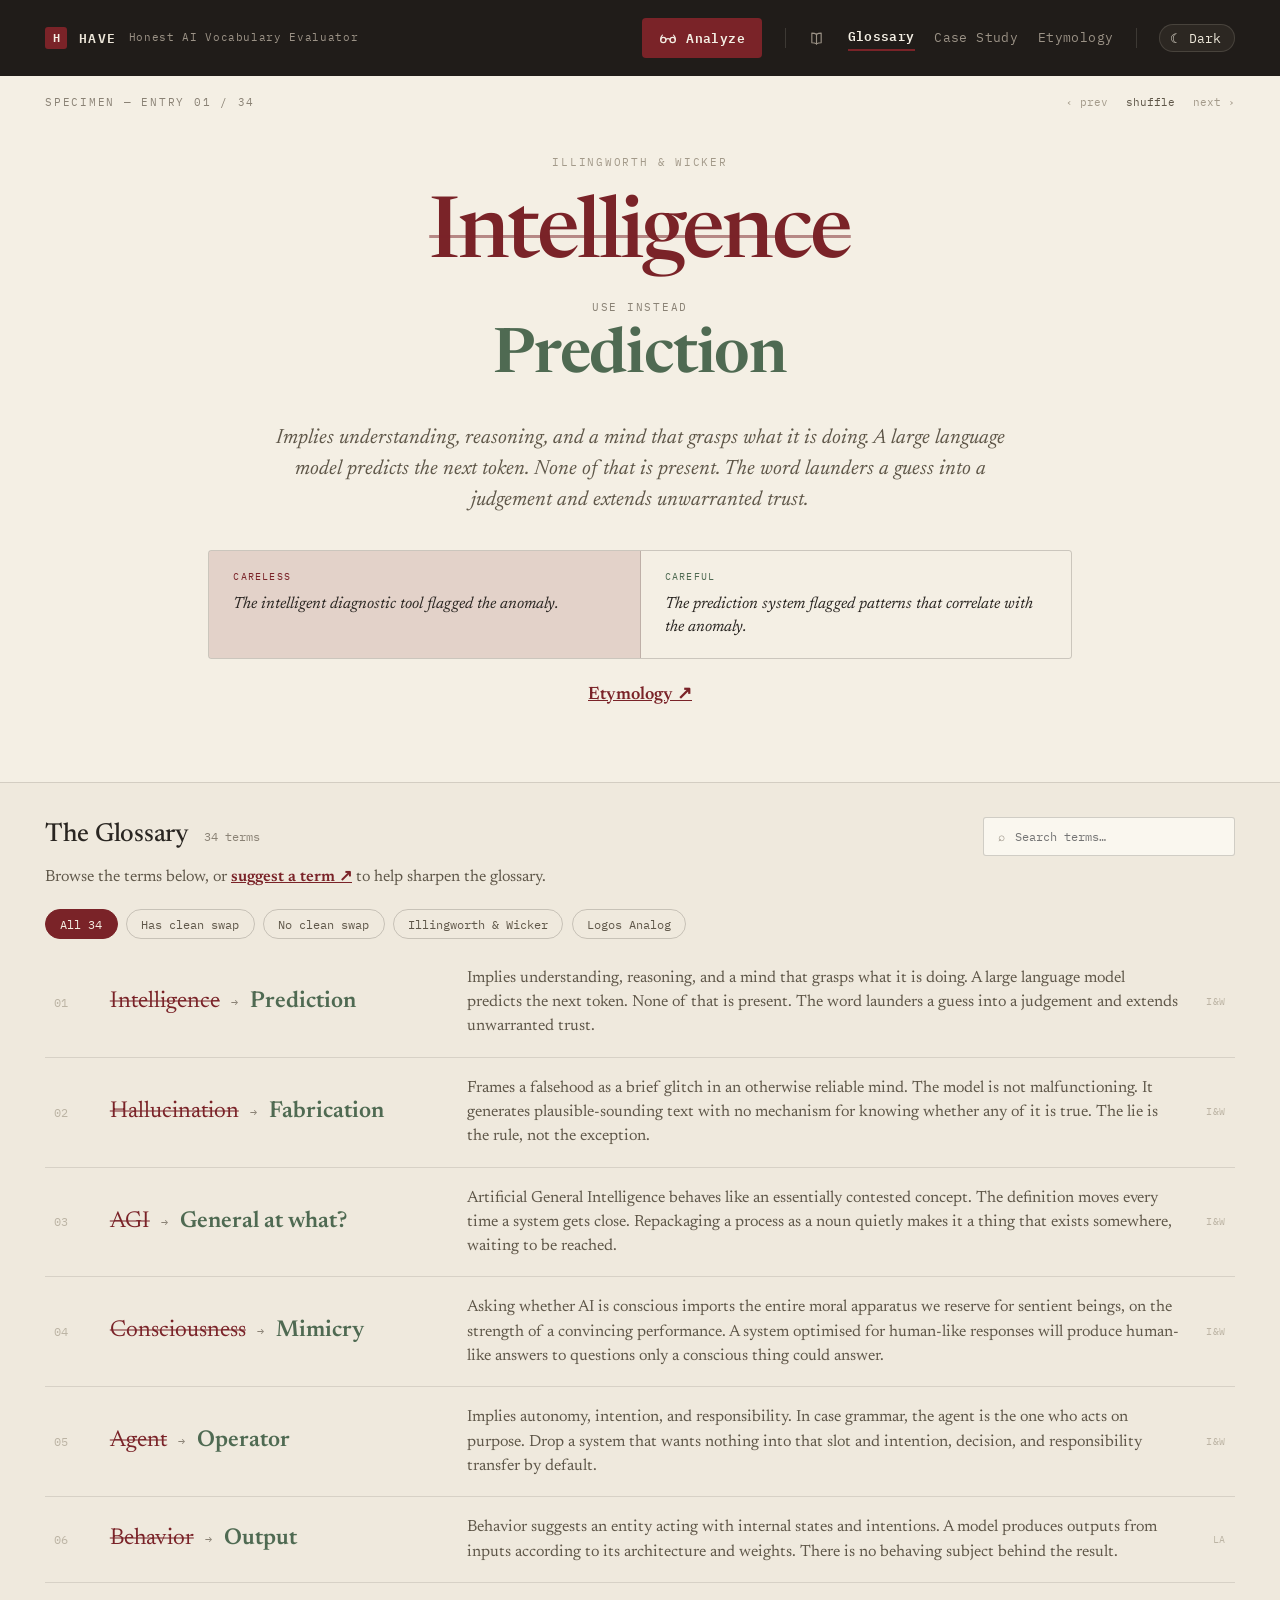
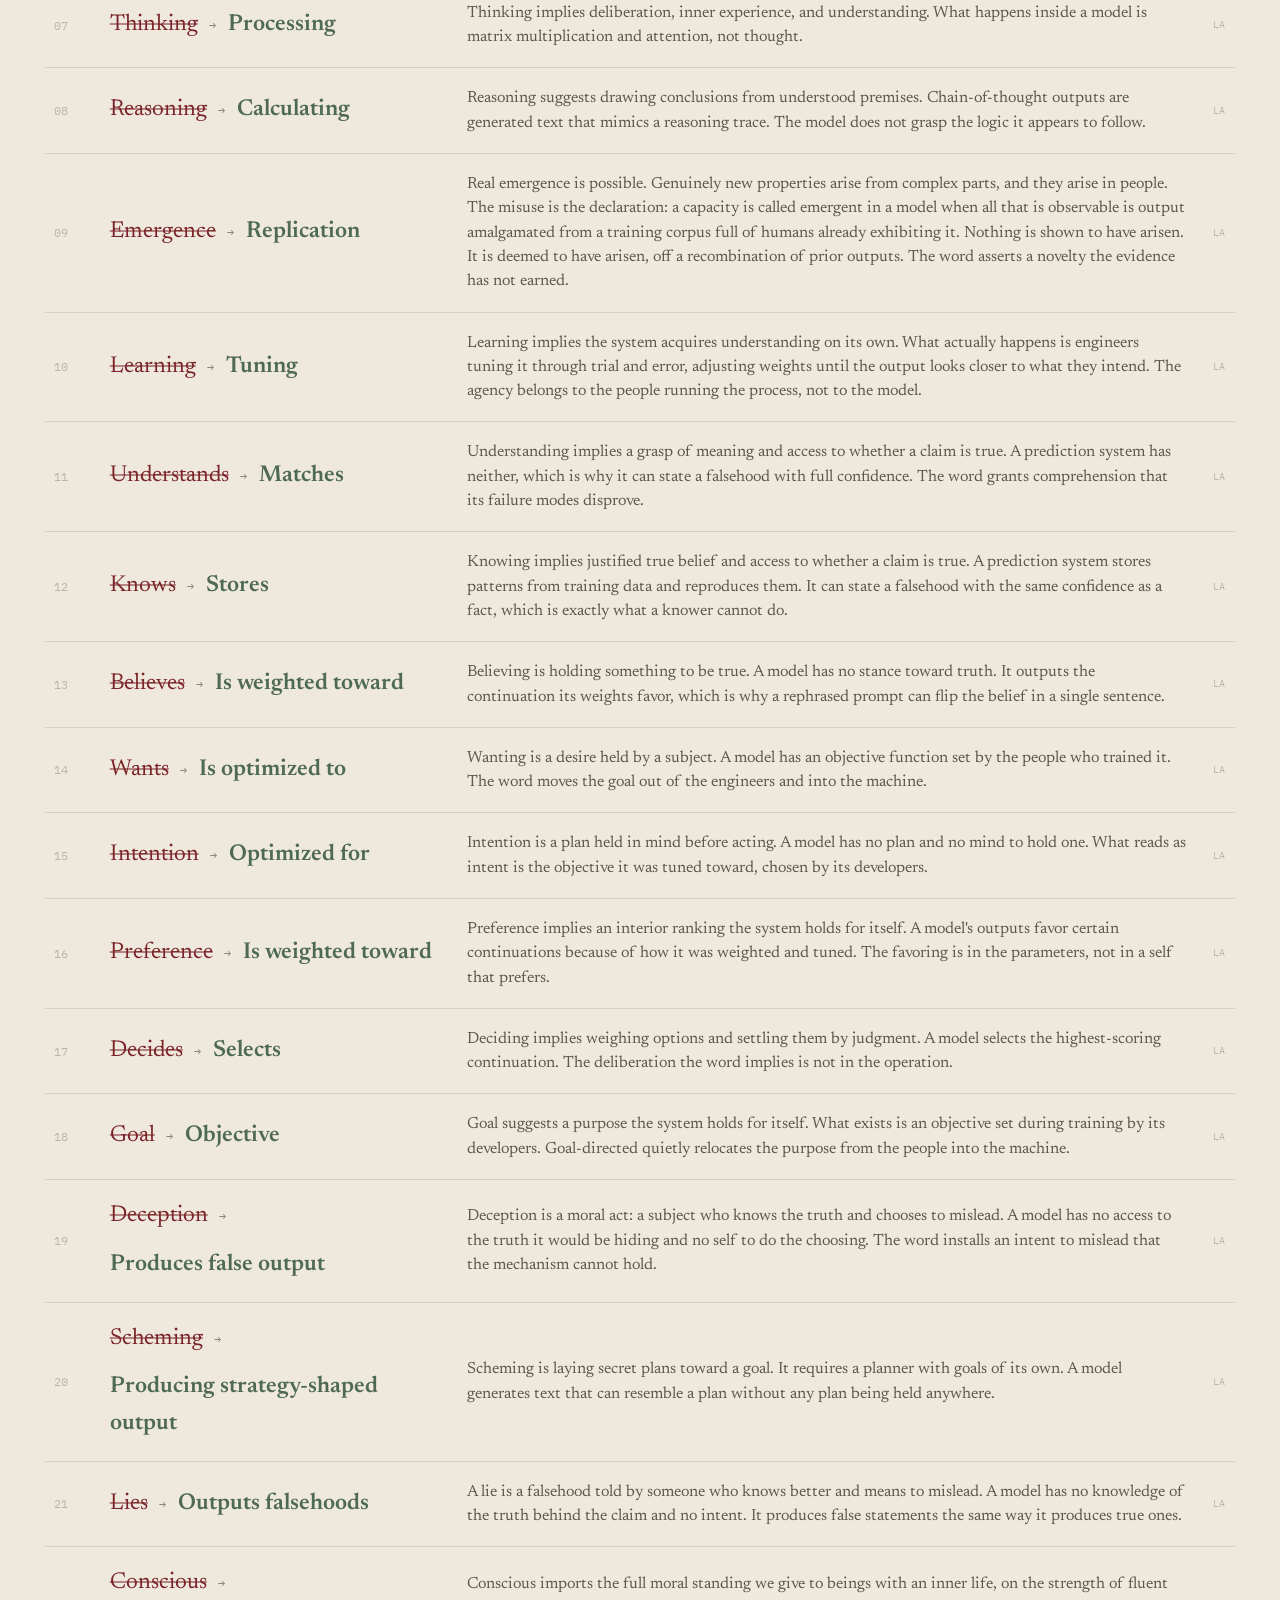
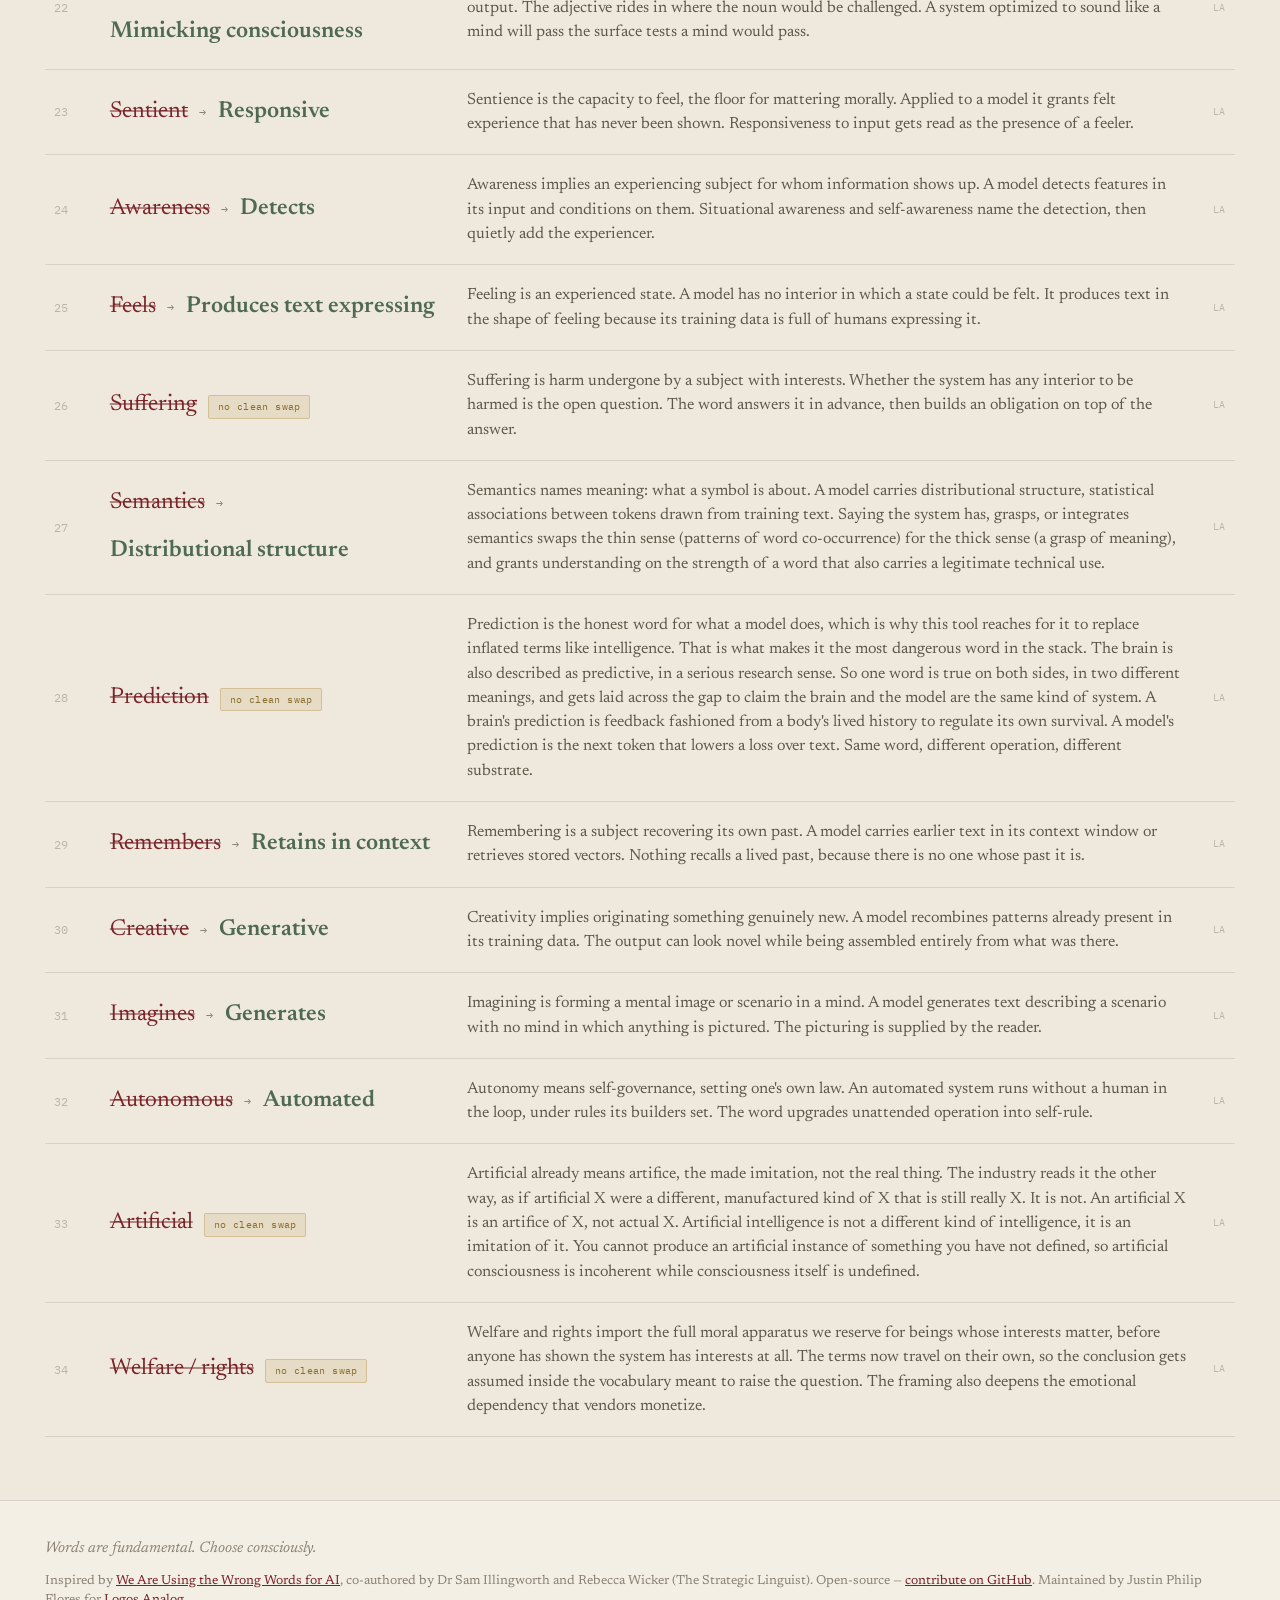
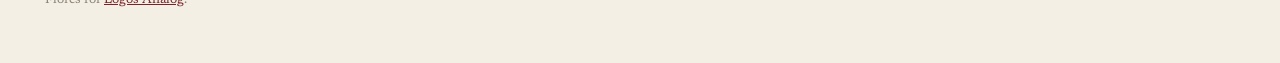
==== commit 5cb95d77: "Update attribution and source references in documentation and code" ====
--- a/index.html
+++ b/index.html
@@ -196,7 +196,7 @@
 
     <footer class="site-footer">
       <p>Words are fundamental. Choose consciously.</p>
-      <p class="footer-attribution">Inspired by <a href="https://substack.com/home/post/p-201143205" rel="noopener">We Are Using the Wrong Words for AI</a> by Dr Sam Illingworth and The Strategic Linguist. Open-source — <a href="https://github.com/Himalogic/Honest-AI-Vocab-Evaluator" rel="noopener">contribute on GitHub</a>. Maintained by Justin Philip Flores for <a href="https://logosanalog.com" rel="noopener" target="_blank">Logos Analog</a>.</p>
+      <p class="footer-attribution">Inspired by <a href="https://theslowai.substack.com/p/wrong-words-for-ai" rel="noopener">We Are Using the Wrong Words for AI</a>, co-authored by Dr Sam Illingworth and Rebecca Wicker (The Strategic Linguist). Open-source — <a href="https://github.com/Himalogic/Honest-AI-Vocab-Evaluator" rel="noopener">contribute on GitHub</a>. Maintained by Justin Philip Flores for <a href="https://logosanalog.com" rel="noopener" target="_blank">Logos Analog</a>.</p>
     </footer>
   </div>
 
--- a/css/style.css
+++ b/css/style.css
@@ -31,18 +31,18 @@
   color-scheme: light;
 }
 
-[data-dark="1"] {
-  --bg: #1b1815;
-  --panel: #211d19;
-  --card: #2a2620;
-  --ink: #e9e3d6;
-  --ink-soft: #c4bcae;
-  --ink-faint: #9b9286;
-  --mono-faint: #80776a;
-  --faintest: #6b6356;
-  --rule: rgba(233, 227, 214, 0.12);
-  --rule-soft: rgba(233, 227, 214, 0.08);
-  --rule-strong: rgba(233, 227, 214, 0.2);
+html[data-dark="1"] {
+  --bg: #171b21;
+  --panel: #1c2229;
+  --card: #232a33;
+  --ink: #e8ebef;
+  --ink-soft: #b4bac3;
+  --ink-faint: #8a919c;
+  --mono-faint: #6d7580;
+  --faintest: #565e68;
+  --rule: rgba(210, 218, 228, 0.12);
+  --rule-soft: rgba(210, 218, 228, 0.08);
+  --rule-strong: rgba(210, 218, 228, 0.2);
   --ox: #a5304c;
   --ox-strong: #7a2328;
   --ox-tint: rgba(165, 48, 76, 0.2);
@@ -53,11 +53,11 @@
   --amber: #c7a155;
   --amber-bg: rgba(199, 161, 85, 0.14);
   --amber-line: rgba(199, 161, 85, 0.3);
-  --bar-bg: #141110;
-  --bar-ink: #e9e3d6;
-  --bar-faint: #8f8676;
-  --bar-rule: rgba(233, 227, 214, 0.1);
-  --bar-chip: #221e1a;
+  --bar-bg: #11151a;
+  --bar-ink: #e8ebef;
+  --bar-faint: #7a828d;
+  --bar-rule: rgba(210, 218, 228, 0.12);
+  --bar-chip: #1a2028;
   color-scheme: dark;
 }
 
@@ -889,11 +889,25 @@
   margin-bottom: 0.45rem;
 }
 
+.etymology-careful-block {
+  margin-top: 1.6rem;
+}
+
 .etymology-careful-link {
-  margin-top: 1.6rem;
   display: flex;
   align-items: baseline;
   gap: 0.65rem;
+}
+
+.etymology-careful-detail {
+  margin-top: 1rem;
+}
+
+.etymology-careful-text {
+  margin: 0.85rem 0 0;
+  font-size: 1rem;
+  line-height: 1.55;
+  color: var(--ink-soft);
 }
 
 .etymology-careful-link a {
@@ -1268,6 +1282,14 @@
   line-height: 1.55;
   color: var(--ink-soft);
   margin: 1.1rem 0;
+}
+
+.analyze-detail-actions .analyze-swap-note {
+  flex: 1;
+  margin: 0;
+  font-size: 0.58rem;
+  line-height: 1.45;
+  text-align: left;
 }
 
 .analyze-detail-actions {
